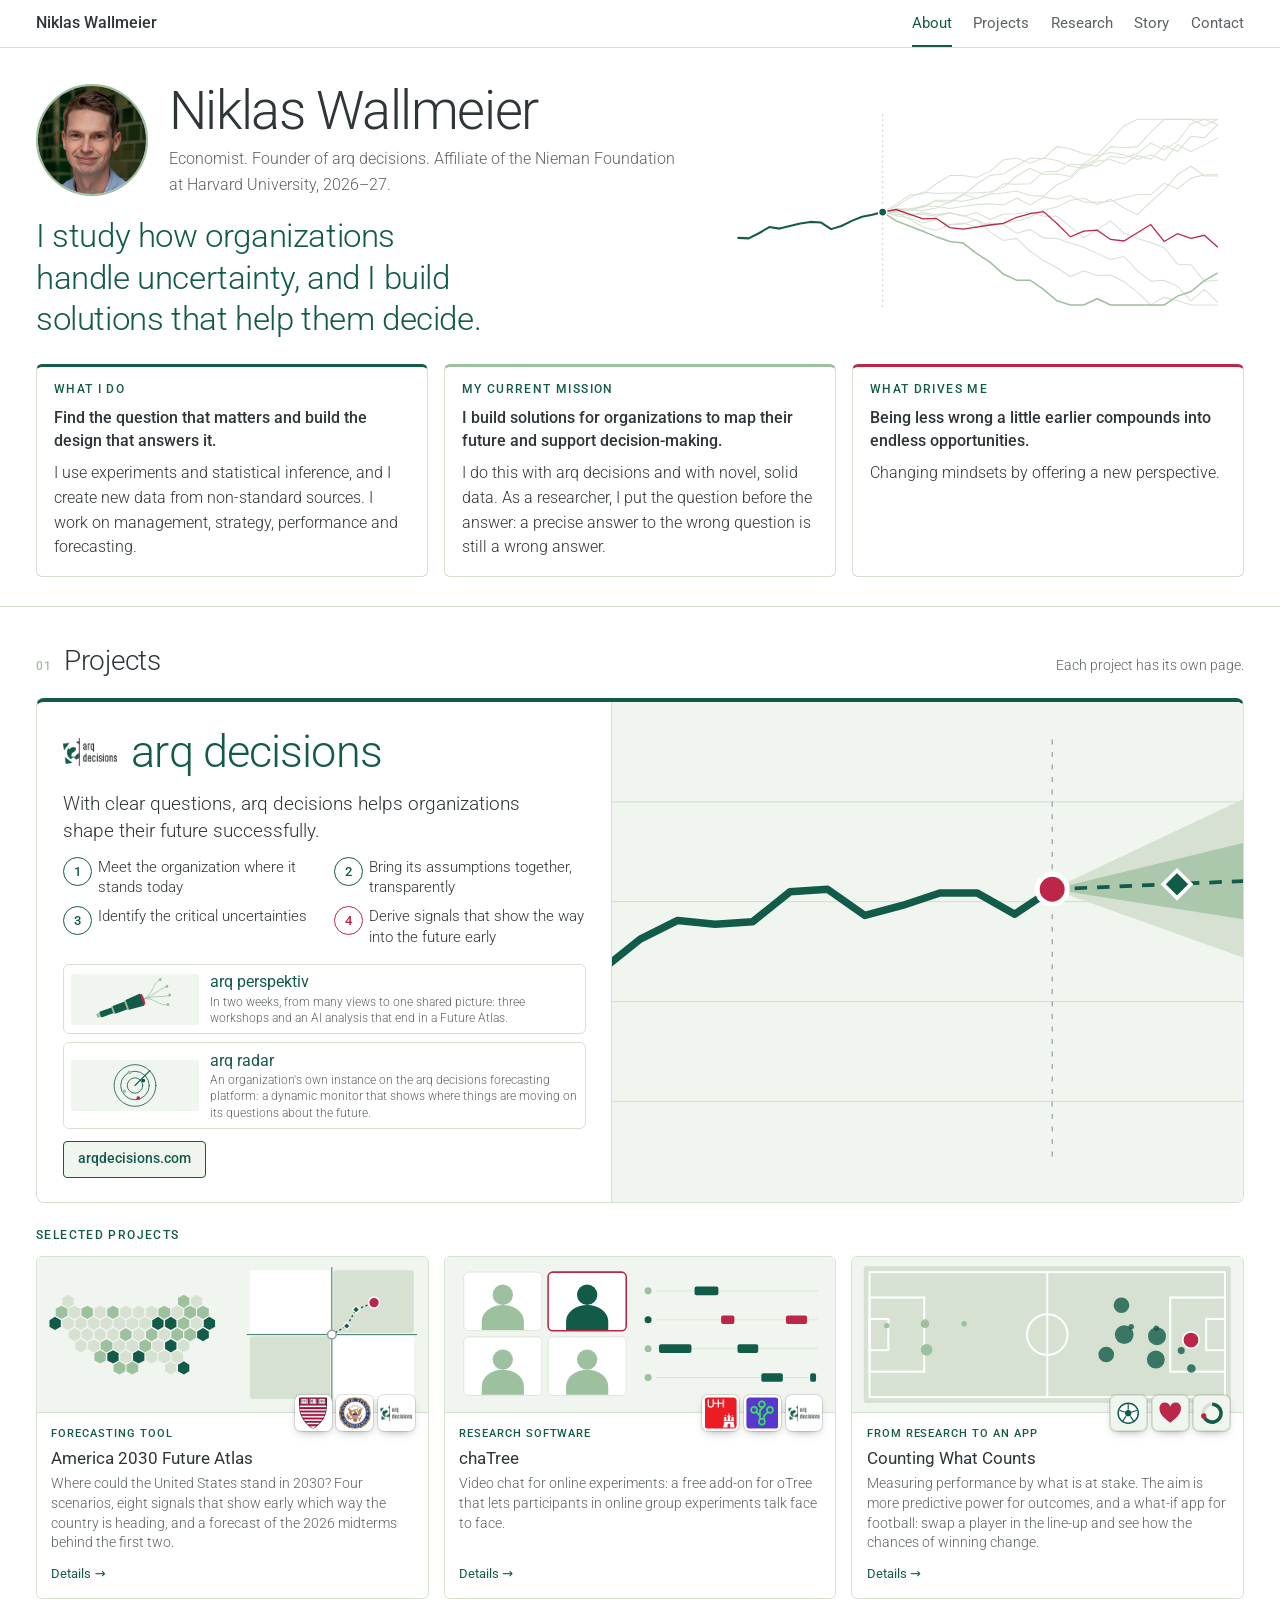
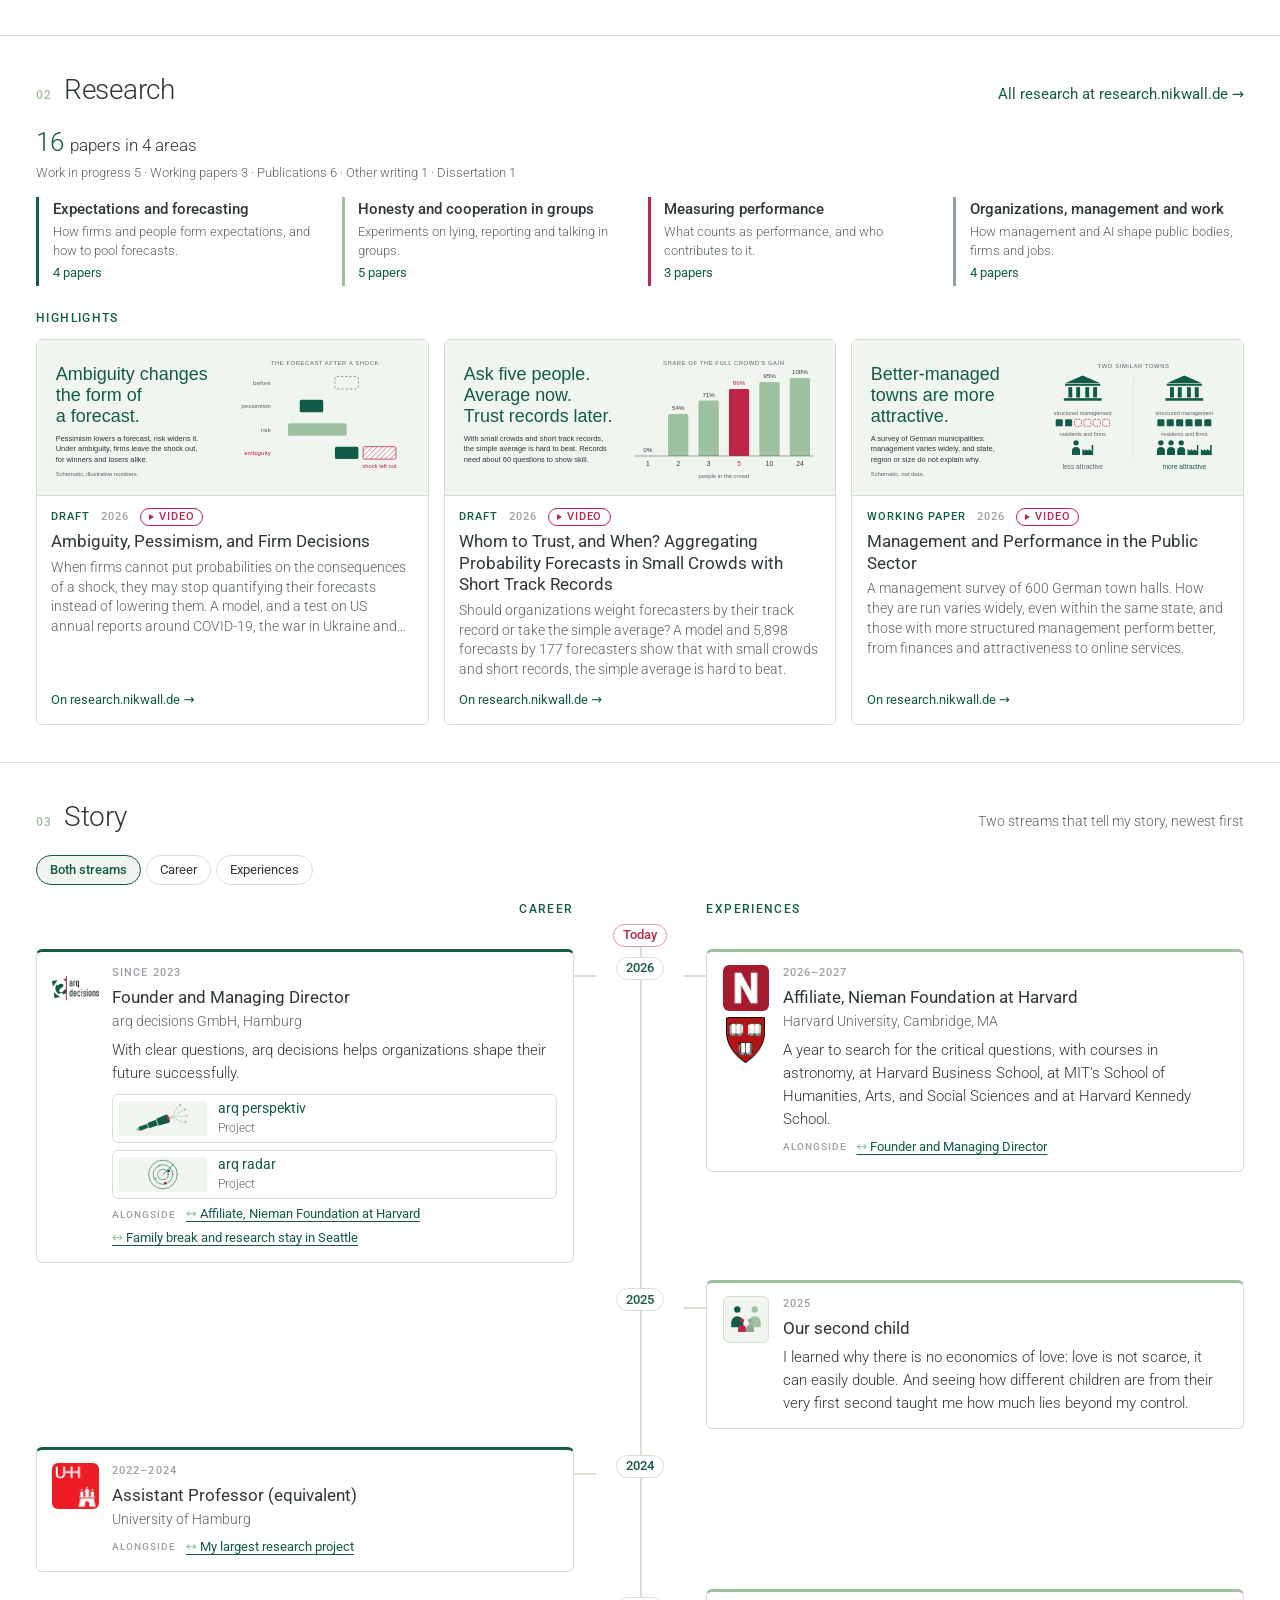
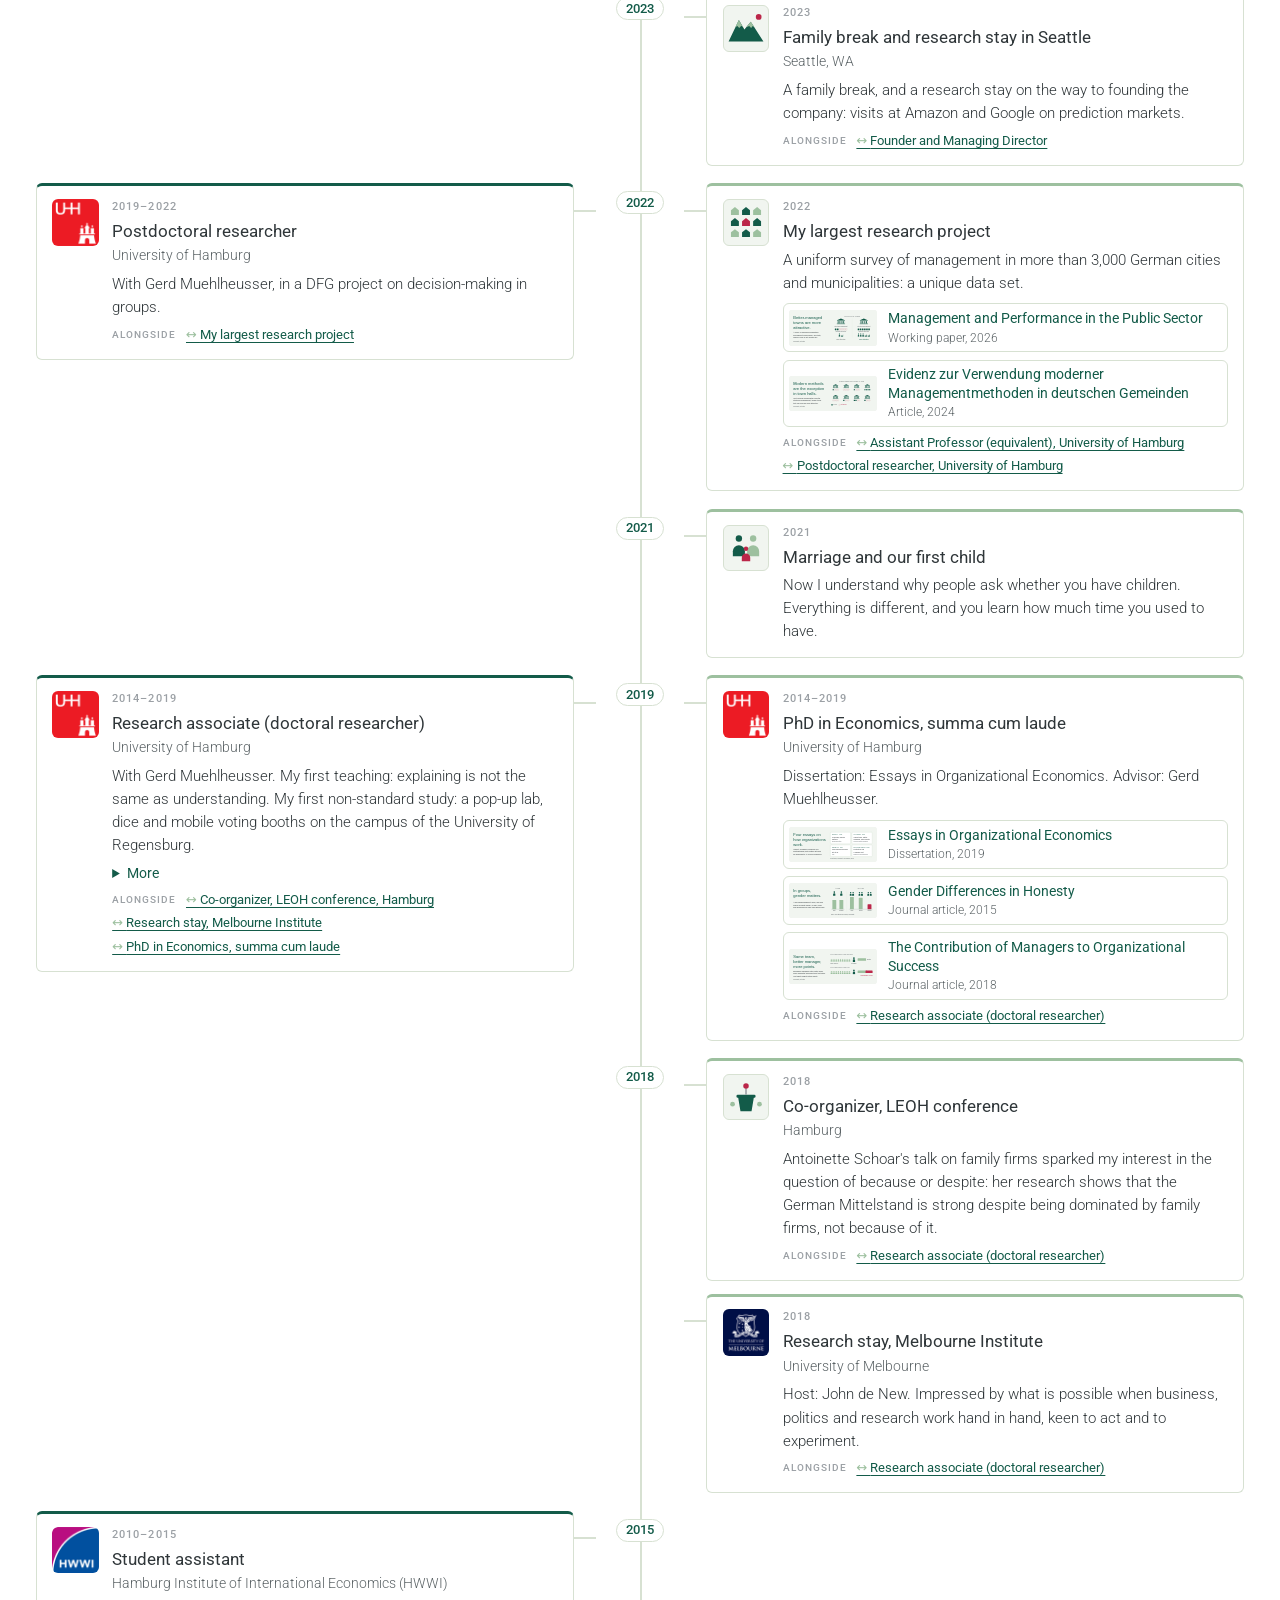
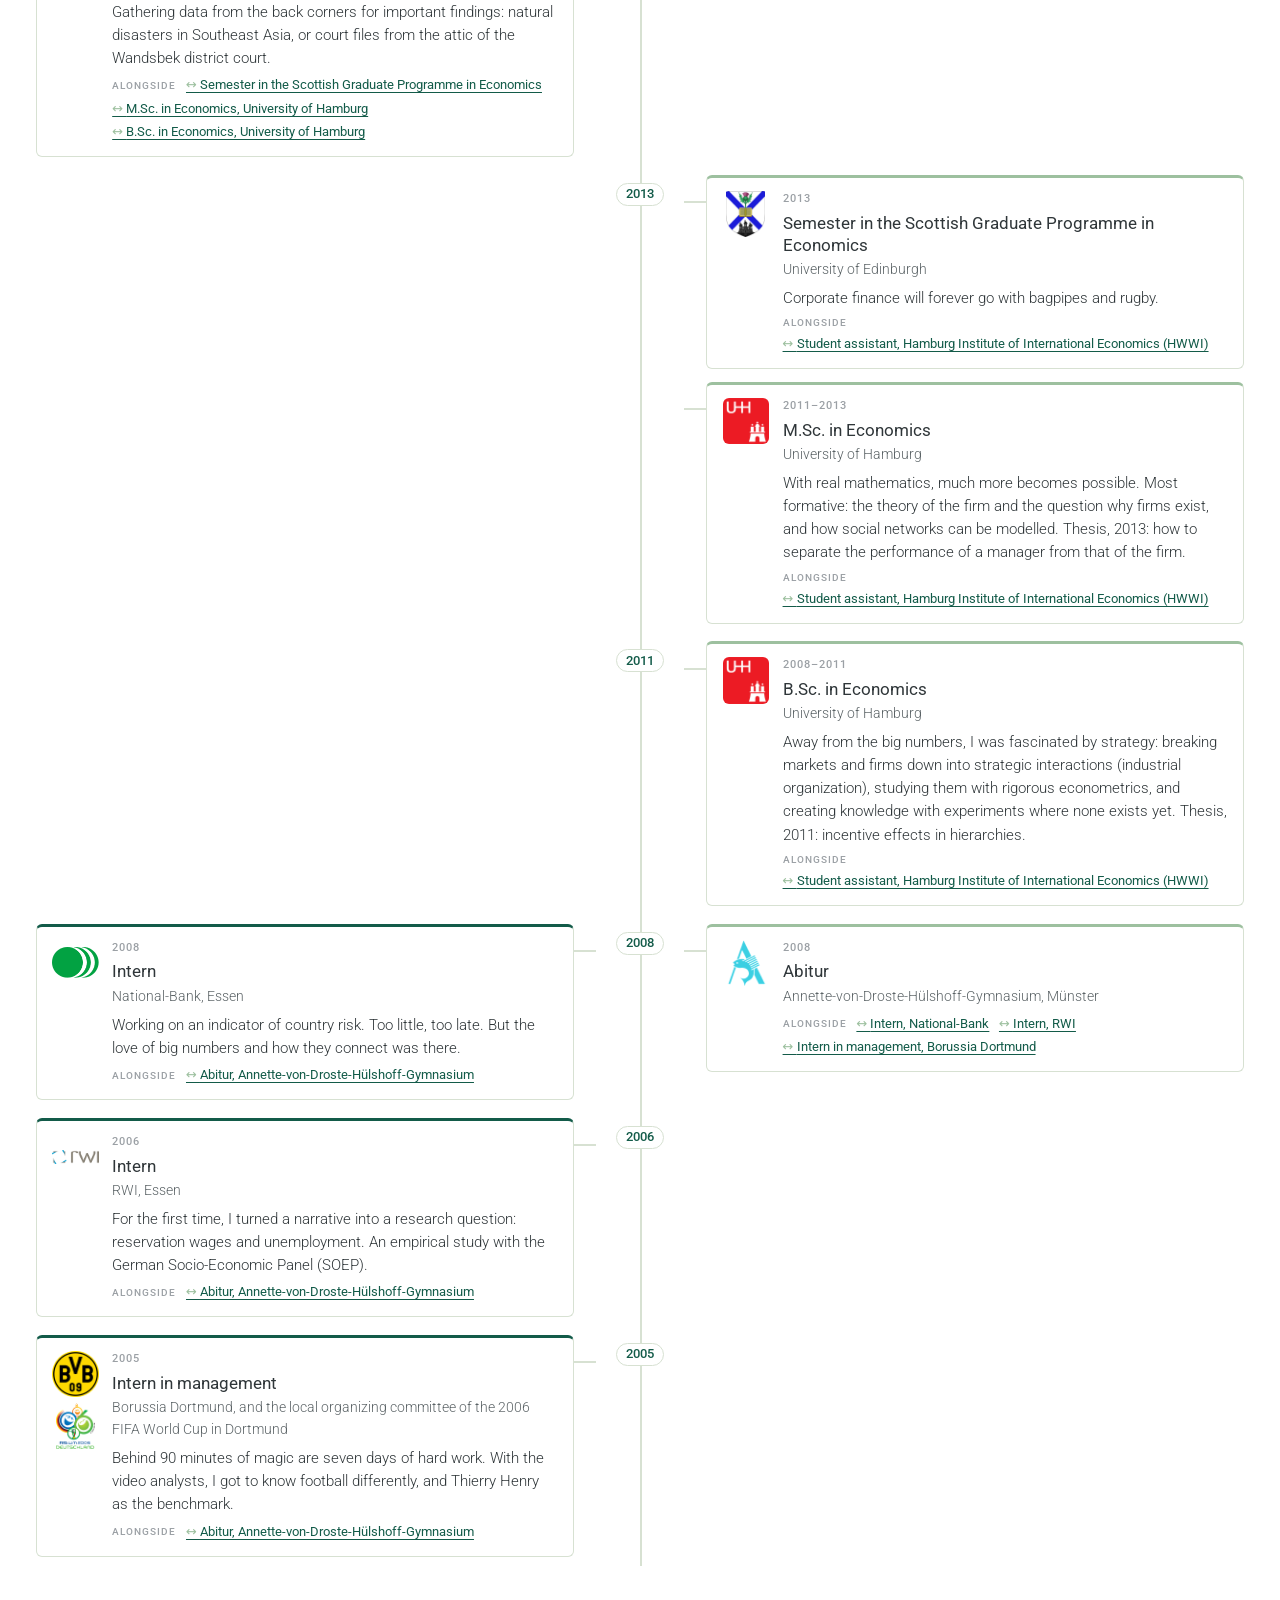
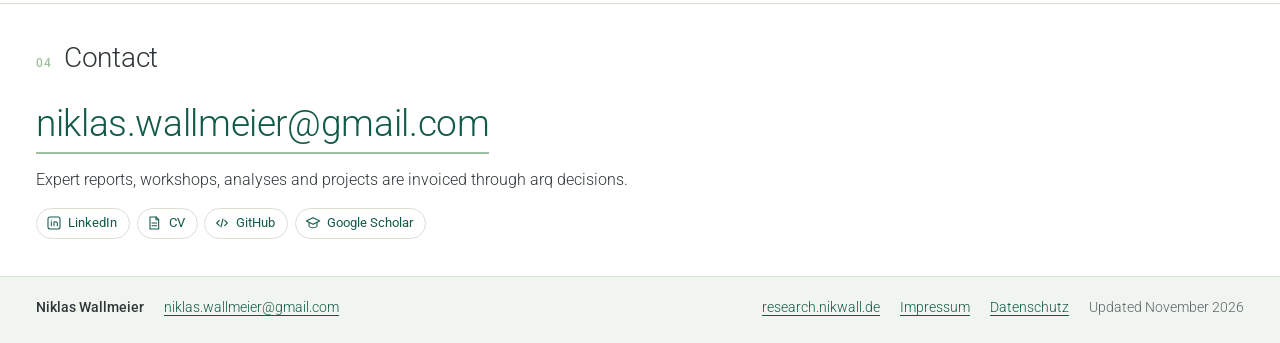
==== index.html @ ec1cc860 "nikwall.de: marks on the project cards (final build of website-source 439b04b) Co-Authored-By: Claud" ====
<!doctype html>
<html lang="en">
<head>
<meta charset="utf-8">
<meta name="viewport" content="width=device-width, initial-scale=1">
<title>Niklas Wallmeier · Economist</title>
<meta name="description" content="Niklas Wallmeier, economist and founder of arq decisions: projects, research and story.">
<link rel="canonical" href="https://nikwall.de/">
<meta property="og:title" content="Niklas Wallmeier · Economist">
<meta property="og:description" content="Niklas Wallmeier, economist and founder of arq decisions: projects, research and story.">
<meta property="og:url" content="https://nikwall.de/">
<meta property="og:type" content="website">
<link rel="icon" href="data:image/svg+xml,%3Csvg xmlns='http://www.w3.org/2000/svg' viewBox='0 0 64 64'%3E%3Crect width='64' height='64' rx='10' fill='%23135b49'/%3E%3Ccircle cx='22' cy='32' r='7' fill='%239dc09f'/%3E%3Ccircle cx='42' cy='32' r='7' fill='%23bb2649'/%3E%3C/svg%3E">
<link rel="stylesheet" href="fonts/fonts.css">
<link rel="stylesheet" href="style.css">
<script type="application/ld+json">{"@context": "https://schema.org", "@type": "Person", "name": "Niklas Wallmeier", "jobTitle": "Economist", "url": "https://nikwall.de/", "email": "mailto:niklas.wallmeier@gmail.com", "worksFor": {"@type": "Organization", "name": "arq decisions"}, "affiliation": {"@type": "Organization", "name": "Nieman Foundation at Harvard University"}, "alumniOf": {"@type": "CollegeOrUniversity", "name": "University of Hamburg"}, "sameAs": ["https://scholar.google.com/citations?user=21rIIOwAAAAJ", "https://orcid.org/0000-0002-2346-1702", "https://ideas.repec.org/f/pwa904.html", "https://github.com/nikwall", "https://www.linkedin.com/in/niklas-wallmeier", "https://research.nikwall.de/"]}</script>
</head>
<body>
<header class="bar"><div class="bar-in">
  <a class="brand" href="./">Niklas Wallmeier</a>
  <nav aria-label="Sections"><a href="#about">About</a><a href="#projects">Projects</a><a href="#research">Research</a><a href="#story">Story</a><a href="#contact">Contact</a></nav>
</div></header>
<section class="hero" id="about"><div class="hero-in">
  <div class="hero-top">
    <div class="hero-text">
      <div class="who"><img class="portrait" src="portrait-web.jpg" alt="Niklas Wallmeier" width="112" height="112"><div><h1>Niklas Wallmeier</h1><p class="subline">Economist. Founder of arq decisions. Affiliate of the Nieman Foundation at Harvard University, 2026–27.</p></div></div>
      <p class="lead">I study how organizations handle uncertainty, and I build solutions that help them decide.</p>
      
    </div>
    <svg class="hero-art" viewBox="0 0 1000 400" preserveAspectRatio="xMidYMid meet" aria-hidden="true"><line x1="300" x2="300" y1="10" y2="390" stroke="#9ba0a5" stroke-dasharray="4 6"/><polyline points="300,200 326,201 352,214 378,229 404,235 430,224 456,221 482,229 508,221 534,224 560,241 586,234 612,250 638,251 664,260 690,268 716,280 742,292 768,286 794,314 820,334 846,332 872,344 898,372 924,350 950,375" fill="none" stroke="#d7e1d2" stroke-width="2"/><polyline points="300,200 326,207 352,211 378,221 404,215 430,225 456,223 482,215 508,238 534,255 560,251 586,276 612,294 638,308 664,325 690,314 716,323 742,322 768,335 794,355 820,380 846,365 872,372 898,380 924,380 950,380" fill="none" stroke="#d7e1d2" stroke-width="2"/><polyline points="300,200 326,198 352,207 378,201 404,205 430,201 456,208 482,201 508,214 534,204 560,203 586,200 612,208 638,208 664,228 690,250 716,234 742,217 768,241 794,251 820,259 846,269 872,301 898,302 924,334 950,332" fill="none" stroke="#d7e1d2" stroke-width="2"/><polyline points="300,200 326,200 352,196 378,187 404,189 430,193 456,189 482,185 508,184 534,186 560,173 586,186 612,171 638,175 664,168 690,181 716,181 742,179 768,172 794,166 820,166 846,144 872,155 898,134 924,128 950,127" fill="none" stroke="#d7e1d2" stroke-width="2"/><polyline points="300,200 326,185 352,167 378,165 404,145 430,129 456,129 482,133 508,121 534,99 560,95 586,105 612,95 638,100 664,111 690,115 716,101 742,98 768,107 794,90 820,98 846,71 872,82 898,53 924,56 950,30" fill="none" stroke="#d7e1d2" stroke-width="2"/><polyline points="300,200 326,189 352,172 378,161 404,164 430,163 456,163 482,163 508,161 534,152 560,130 586,115 612,127 638,126 664,131 690,106 716,88 742,62 768,33 794,20 820,20 846,20 872,20 898,20 924,20 950,20" fill="none" stroke="#d7e1d2" stroke-width="2"/><polyline points="300,200 326,194 352,193 378,191 404,177 430,177 456,179 482,173 508,165 534,145 560,146 586,145 612,122 638,121 664,107 690,108 716,111 742,92 768,95 794,86 820,66 846,79 872,63 898,29 924,20 950,30" fill="none" stroke="#d7e1d2" stroke-width="2"/><polyline points="300,200 326,205 352,204 378,204 404,208 430,202 456,207 482,216 508,226 534,222 560,217 586,210 612,196 638,190 664,177 690,173 716,185 742,175 768,192 794,205 820,180 846,157 872,127 898,111 924,130 950,130" fill="none" stroke="#d7e1d2" stroke-width="2"/><polyline points="300,200 326,195 352,198 378,189 404,178 430,182 456,167 482,146 508,129 534,126 560,110 586,95 612,96 638,73 664,77 690,87 716,91 742,84 768,89 794,98 820,89 846,100 872,69 898,83 924,70 950,56" fill="none" stroke="#d7e1d2" stroke-width="2"/><polyline points="300,200 326,194 352,196 378,197 404,192 430,180 456,165 482,174 508,165 534,163 560,159 586,168 612,169 638,147 664,135 690,110 716,97 742,73 768,75 794,73 820,45 846,20 872,20 898,20 924,33 950,20" fill="none" stroke="#d7e1d2" stroke-width="2"/><polyline points="300,200 326,217 352,227 378,237 404,248 430,257 456,260 482,280 508,297 534,320 560,332 586,332 612,350 638,372 664,380 690,380 716,368 742,380 768,380 794,380 820,380 846,380 872,363 898,354 924,333 950,318" fill="none" stroke="#9dc09f" stroke-width="3"/><polyline points="300,200 326,195 352,204 378,213 404,212 430,230 456,233 482,229 508,225 534,222 560,210 586,203 612,199 638,222 664,248 690,237 716,235 742,253 768,256 794,240 820,224 846,257 872,242 898,251 924,245 950,268" fill="none" stroke="#bb2649" stroke-width="2.5"/><polyline points="20,250 40,251 60,241 80,229 100,232 120,227 140,222 160,219 180,220 200,233 220,227 240,217 260,209 280,205 300,200" fill="none" stroke="#135b49" stroke-width="4" stroke-linejoin="round" stroke-linecap="round"/><circle cx="300" cy="200" r="8" fill="#135b49" stroke="#ffffff" stroke-width="3"/></svg>
  </div>
  <div class="tiles"><div class="tile"><h2>What I do</h2><p class="tile-lead">Find the question that matters and build the design that answers it.</p><p>I use experiments and statistical inference, and I create new data from non-standard sources. I work on management, strategy, performance and forecasting.</p></div><div class="tile"><h2>My current mission</h2><p class="tile-lead">I build solutions for organizations to map their future and support decision-making.</p><p>I do this with arq decisions and with novel, solid data. As a researcher, I put the question before the answer: a precise answer to the wrong question is still a wrong answer.</p></div><div class="tile"><h2>What drives me</h2><p class="tile-lead">Being less wrong a little earlier compounds into endless opportunities.</p><p>Changing mindsets by offering a new perspective.</p></div></div>
</div></section>
<main>
<section class="sec" id="projects"><div class="wrap">
  <div class="sec-head"><h2><span class="no">01</span>Projects</h2><p class="side">Each project has its own page.</p></div>
  <article class="arq">
  <div class="arq-text">
    <div class="arq-name"><img class="logo" src="media/logos/arq.png" alt="arq decisions" title="arq decisions"><h3>arq decisions</h3></div>
    <p class="arq-lead">With clear questions, arq decisions helps organizations shape their future successfully.</p>
    <ol class="arq-steps"><li>Meet the organization where it stands today</li><li>Bring its assumptions together, transparently</li><li>Identify the critical uncertainties</li><li>Derive signals that show the way into the future early</li></ol>
    <ul class="arq-products"><li><a class="mini" href="projects/arq-perspektiv/"><span class="mini-vis"><img class="cover" src="media/arq-perspektiv/symbol.svg" alt="The arq perspektiv symbol: a hand telescope whose sight lines meet in the lens"></span><span class="mini-t"><b>arq perspektiv</b><small>In two weeks, from many views to one shared picture: three workshops and an AI analysis that end in a Future Atlas.</small></span></a></li><li><a class="mini" href="projects/arq-radar/"><span class="mini-vis"><img class="cover" src="media/arq-radar/symbol.svg" alt="The arq radar symbol: three rings, a sweep and the signals it picks up"></span><span class="mini-t"><b>arq radar</b><small>An organization&#x27;s own instance on the arq decisions forecasting platform: a dynamic monitor that shows where things are moving on its questions about the future.</small></span></a></li></ul>
    <a class="btn primary" href="https://arqdecisions.com">arqdecisions.com</a>
  </div>
  <div class="arq-vis"><svg class="cover" viewBox="0 0 1000 400" preserveAspectRatio="xMidYMid slice" aria-hidden="true"><rect width="1000" height="400" fill="#f1f5f0"/><line x1="0" x2="1000" y1="80" y2="80" stroke="#d7e1d2"/><line x1="0" x2="1000" y1="160" y2="160" stroke="#d7e1d2"/><line x1="0" x2="1000" y1="240" y2="240" stroke="#d7e1d2"/><line x1="0" x2="1000" y1="320" y2="320" stroke="#d7e1d2"/><polygon points="600,150 950,-15 950,275" fill="#d7e1d2"/><polygon points="600,150 950,65 950,205" fill="#9dc09f" opacity="0.75"/><line x1="600" y1="150" x2="950" y2="135" stroke="#135b49" stroke-width="3" stroke-dasharray="10 8"/><line x1="600" x2="600" y1="30" y2="370" stroke="#9ba0a5" stroke-dasharray="4 6"/><polyline points="60,250 90,252 120,241 150,255 180,239 210,240 240,214 270,190 300,175 330,178 360,176 390,152 420,150 450,171 480,163 510,153 540,153 570,170 600,150" fill="none" stroke="#135b49" stroke-width="6" stroke-linejoin="round" stroke-linecap="round"/><path d="M700 135 L711 146 L700 157 L689 146 Z" fill="#135b49" stroke="#ffffff" stroke-width="3"/><path d="M790 131 L801 142 L790 153 L779 142 Z" fill="#135b49" stroke="#ffffff" stroke-width="3"/><path d="M880 127 L891 138 L880 149 L869 138 Z" fill="#135b49" stroke="#ffffff" stroke-width="3"/><circle cx="600" cy="150" r="12" fill="#bb2649" stroke="#ffffff" stroke-width="4"/></svg></div>
</article>
  <h3 class="sub">Selected projects</h3>
  <ol class="cards three">
<li class="card">
  <a href="projects/america-2030-future-atlas/">
    <div class="card-vis"><svg class="cover" viewBox="0 0 1000 400" preserveAspectRatio="xMidYMid slice" aria-hidden="true"><rect width="1000" height="400" fill="#f1f5f0"/><polygon points="94,123 79,132 65,123 65,106 79,98 94,106" fill="#d7e1d2"/><polygon points="390,123 376,132 361,123 361,106 376,98 390,106" fill="#9dc09f"/><polygon points="423,123 408,132 394,123 394,106 408,98 423,106" fill="#d7e1d2"/><polygon points="78,152 63,160 48,152 48,134 63,126 78,134" fill="#9dc09f"/><polygon points="111,152 96,160 81,152 81,134 96,126 111,134" fill="#d7e1d2"/><polygon points="143,152 129,160 114,152 114,134 129,126 143,134" fill="#9dc09f"/><polygon points="176,152 162,160 147,152 147,134 162,126 176,134" fill="#d7e1d2"/><polygon points="209,152 195,160 180,152 180,134 195,126 209,134" fill="#9dc09f"/><polygon points="242,152 227,160 213,152 213,134 227,126 242,134" fill="#d7e1d2"/><polygon points="275,152 260,160 246,152 246,134 260,126 275,134" fill="#d7e1d2"/><polygon points="308,152 293,160 279,152 279,134 293,126 308,134" fill="#d7e1d2"/><polygon points="341,152 326,160 311,152 311,134 326,126 341,134" fill="#9dc09f"/><polygon points="374,152 359,160 344,152 344,134 359,126 374,134" fill="#d7e1d2"/><polygon points="407,152 392,160 377,152 377,134 392,126 407,134" fill="#9dc09f"/><polygon points="440,152 425,160 410,152 410,134 425,126 440,134" fill="#9dc09f"/><polygon points="61,180 46,188 32,180 32,163 46,154 61,163" fill="#135b49"/><polygon points="94,180 79,188 65,180 65,163 79,154 94,163" fill="#d7e1d2"/><polygon points="127,180 112,188 98,180 98,163 112,154 127,163" fill="#d7e1d2"/><polygon points="160,180 145,188 130,180 130,163 145,154 160,163" fill="#d7e1d2"/><polygon points="193,180 178,188 163,180 163,163 178,154 193,163" fill="#d7e1d2"/><polygon points="226,180 211,188 196,180 196,163 211,154 226,163" fill="#d7e1d2"/><polygon points="259,180 244,188 229,180 229,163 244,154 259,163" fill="#d7e1d2"/><polygon points="292,180 277,188 262,180 262,163 277,154 292,163" fill="#d7e1d2"/><polygon points="324,180 310,188 295,180 295,163 310,154 324,163" fill="#135b49"/><polygon points="357,180 343,188 328,180 328,163 343,154 357,163" fill="#135b49"/><polygon points="390,180 376,188 361,180 361,163 376,154 390,163" fill="#9dc09f"/><polygon points="423,180 408,188 394,180 394,163 408,154 423,163" fill="#d7e1d2"/><polygon points="456,180 441,188 427,180 427,163 441,154 456,163" fill="#135b49"/><polygon points="111,208 96,217 81,208 81,192 96,183 111,192" fill="#d7e1d2"/><polygon points="143,208 129,217 114,208 114,192 129,183 143,192" fill="#d7e1d2"/><polygon points="176,208 162,217 147,208 147,192 162,183 176,192" fill="#d7e1d2"/><polygon points="209,208 195,217 180,208 180,192 195,183 209,192" fill="#d7e1d2"/><polygon points="242,208 227,217 213,208 213,192 227,183 242,192" fill="#9dc09f"/><polygon points="275,208 260,217 246,208 246,192 260,183 275,192" fill="#d7e1d2"/><polygon points="308,208 293,217 279,208 279,192 293,183 308,192" fill="#9dc09f"/><polygon points="341,208 326,217 311,208 311,192 326,183 341,192" fill="#d7e1d2"/><polygon points="374,208 359,217 344,208 344,192 359,183 374,192" fill="#9dc09f"/><polygon points="407,208 392,217 377,208 377,192 392,183 407,192" fill="#9dc09f"/><polygon points="440,208 425,217 410,208 410,192 425,183 440,192" fill="#135b49"/><polygon points="127,237 112,246 98,237 98,220 112,212 127,220" fill="#d7e1d2"/><polygon points="160,237 145,246 130,237 130,220 145,212 160,220" fill="#d7e1d2"/><polygon points="193,237 178,246 163,237 163,220 178,212 193,220" fill="#9dc09f"/><polygon points="226,237 211,246 196,237 196,220 211,212 226,220" fill="#d7e1d2"/><polygon points="259,237 244,246 229,237 229,220 244,212 259,220" fill="#d7e1d2"/><polygon points="292,237 277,246 262,237 262,220 277,212 292,220" fill="#9dc09f"/><polygon points="324,237 310,246 295,237 295,220 310,212 324,220" fill="#d7e1d2"/><polygon points="357,237 343,246 328,237 328,220 343,212 357,220" fill="#135b49"/><polygon points="390,237 376,246 361,237 361,220 376,212 390,220" fill="#d7e1d2"/><polygon points="176,266 162,274 147,266 147,248 162,240 176,248" fill="#9dc09f"/><polygon points="209,266 195,274 180,266 180,248 195,240 209,248" fill="#135b49"/><polygon points="242,266 227,274 213,266 213,248 227,240 242,248" fill="#d7e1d2"/><polygon points="275,266 260,274 246,266 246,248 260,240 275,248" fill="#135b49"/><polygon points="308,266 293,274 279,266 279,248 293,240 308,248" fill="#d7e1d2"/><polygon points="341,266 326,274 311,266 311,248 326,240 341,248" fill="#d7e1d2"/><polygon points="374,266 359,274 344,266 344,248 359,240 374,248" fill="#d7e1d2"/><polygon points="226,294 211,302 196,294 196,277 211,268 226,277" fill="#9dc09f"/><polygon points="259,294 244,302 229,294 229,277 244,268 259,277" fill="#9dc09f"/><polygon points="357,294 343,302 328,294 328,277 343,268 357,277" fill="#d7e1d2"/><polygon points="390,294 376,302 361,294 361,277 376,268 390,277" fill="#135b49"/><rect x="545" y="35" width="206" height="161" rx="8" fill="#ffffff"/><rect x="759" y="35" width="206" height="161" rx="8" fill="#d7e1d2"/><rect x="545" y="204" width="206" height="161" rx="8" fill="#d7e1d2"/><rect x="759" y="204" width="206" height="161" rx="8" fill="#ffffff"/><line x1="537" y1="200" x2="973" y2="200" stroke="#135b49" stroke-width="2"/><line x1="755" y1="27" x2="755" y2="373" stroke="#135b49" stroke-width="2"/><polyline points="755,200 793,178 817,136 863,118" fill="none" stroke="#135b49" stroke-width="4" stroke-dasharray="2 10" stroke-linecap="round"/><path d="M793 169 L802 178 L793 187 L784 178 Z" fill="#135b49" stroke="#ffffff" stroke-width="3"/><path d="M817 127 L826 136 L817 145 L808 136 Z" fill="#135b49" stroke="#ffffff" stroke-width="3"/><circle cx="755" cy="200" r="11" fill="#ffffff" stroke="#9ba0a5" stroke-width="4"/><circle cx="863" cy="118" r="14" fill="#bb2649" stroke="#ffffff" stroke-width="4"/></svg></div>
    <div class="card-body has-marks">
      <span class="pmarks"><img class="logo" src="media/logos/hks.png" alt="Harvard Kennedy School" title="Harvard Kennedy School"><img class="logo" src="media/logos/congress.png" alt="US Congress" title="US Congress"><img class="logo" src="media/logos/arq.png" alt="arq decisions" title="arq decisions"></span>
      <p class="kicker"><span>Forecasting tool</span></p>
      <h3>America 2030 Future Atlas</h3>
      <p class="sum">Where could the United States stand in 2030? Four scenarios, eight signals that show early which way the country is heading, and a forecast of the 2026 midterms behind the first two.</p>
      <span class="go">Details</span>
    </div>
  </a>
</li>
<li class="card">
  <a href="projects/chatree/">
    <div class="card-vis"><svg class="cover" viewBox="0 0 1000 400" preserveAspectRatio="xMidYMid slice" aria-hidden="true"><rect width="1000" height="400" fill="#f1f5f0"/><rect x="48" y="40" width="200" height="150" rx="12" fill="#ffffff" stroke="#d7e1d2" stroke-width="2"/><circle cx="148" cy="98" r="26" fill="#9dc09f"/><path d="M94 188 v-22 a54 42 0 0 1 108 0 v22 z" fill="#9dc09f"/><rect x="264" y="40" width="200" height="150" rx="12" fill="#ffffff" stroke="#bb2649" stroke-width="4"/><circle cx="364" cy="98" r="26" fill="#135b49"/><path d="M310 188 v-22 a54 42 0 0 1 108 0 v22 z" fill="#135b49"/><rect x="48" y="206" width="200" height="150" rx="12" fill="#ffffff" stroke="#d7e1d2" stroke-width="2"/><circle cx="148" cy="264" r="26" fill="#9dc09f"/><path d="M94 354 v-22 a54 42 0 0 1 108 0 v22 z" fill="#9dc09f"/><rect x="264" y="206" width="200" height="150" rx="12" fill="#ffffff" stroke="#d7e1d2" stroke-width="2"/><circle cx="364" cy="264" r="26" fill="#9dc09f"/><path d="M310 354 v-22 a54 42 0 0 1 108 0 v22 z" fill="#9dc09f"/><line x1="540" x2="955" y1="88" y2="88" stroke="#d7e1d2" stroke-width="2"/><circle cx="520" cy="88" r="9" fill="#9dc09f"/><line x1="540" x2="955" y1="162" y2="162" stroke="#d7e1d2" stroke-width="2"/><circle cx="520" cy="162" r="9" fill="#135b49"/><line x1="540" x2="955" y1="236" y2="236" stroke="#d7e1d2" stroke-width="2"/><circle cx="520" cy="236" r="9" fill="#9dc09f"/><line x1="540" x2="955" y1="310" y2="310" stroke="#d7e1d2" stroke-width="2"/><circle cx="520" cy="310" r="9" fill="#9dc09f"/><rect x="548" y="225" width="83" height="22" rx="5" fill="#135b49"/><rect x="639" y="77" width="61" height="22" rx="5" fill="#135b49"/><rect x="707" y="151" width="34" height="22" rx="5" fill="#bb2649"/><rect x="749" y="225" width="53" height="22" rx="5" fill="#135b49"/><rect x="810" y="299" width="55" height="22" rx="5" fill="#135b49"/><rect x="873" y="151" width="54" height="22" rx="5" fill="#bb2649"/><rect x="935" y="299" width="15" height="22" rx="5" fill="#135b49"/></svg></div>
    <div class="card-body has-marks">
      <span class="pmarks"><img class="logo" src="media/logos/uhh.png" alt="University of Hamburg" title="University of Hamburg"><img class="logo" src="media/logos/otree.png" alt="oTree" title="oTree"><img class="logo" src="media/logos/arq.png" alt="arq decisions" title="arq decisions"></span>
      <p class="kicker"><span>Research software</span></p>
      <h3>chaTree</h3>
      <p class="sum">Video chat for online experiments: a free add-on for oTree that lets participants in online group experiments talk face to face.</p>
      <span class="go">Details</span>
    </div>
  </a>
</li>
<li class="card">
  <a href="projects/counting-what-counts/">
    <div class="card-vis"><svg class="cover" viewBox="0 0 1000 400" preserveAspectRatio="xMidYMid slice" aria-hidden="true"><rect width="1000" height="400" fill="#f1f5f0"/><rect x="30" y="25" width="940" height="350" rx="6" fill="#d7e1d2"/><rect x="45" y="40" width="910" height="320" stroke="#ffffff" stroke-width="5" fill="none"/><line x1="500" y1="40" x2="500" y2="360" stroke="#ffffff" stroke-width="5" fill="none"/><circle cx="500" cy="200" r="52" stroke="#ffffff" stroke-width="5" fill="none"/><rect x="45" y="105" width="140" height="190" stroke="#ffffff" stroke-width="5" fill="none"/><rect x="815" y="105" width="140" height="190" stroke="#ffffff" stroke-width="5" fill="none"/><rect x="45" y="160" width="48" height="80" stroke="#ffffff" stroke-width="5" fill="none"/><rect x="907" y="160" width="48" height="80" stroke="#ffffff" stroke-width="5" fill="none"/><circle cx="779" cy="184" r="7" fill="#135b49" opacity="0.8"/><circle cx="781" cy="204" r="23" fill="#135b49" opacity="0.8"/><circle cx="778" cy="264" r="23" fill="#135b49" opacity="0.8"/><circle cx="651" cy="251" r="20" fill="#135b49" opacity="0.8"/><circle cx="715" cy="180" r="7" fill="#135b49" opacity="0.8"/><circle cx="690" cy="125" r="20" fill="#135b49" opacity="0.8"/><circle cx="869" cy="287" r="11" fill="#135b49" opacity="0.8"/><circle cx="843" cy="241" r="9" fill="#135b49" opacity="0.8"/><circle cx="697" cy="200" r="24" fill="#135b49" opacity="0.8"/><circle cx="191" cy="239" r="15" fill="#9dc09f"/><circle cx="287" cy="172" r="7" fill="#9dc09f"/><circle cx="89" cy="177" r="7" fill="#9dc09f"/><circle cx="187" cy="172" r="11" fill="#9dc09f"/><circle cx="868" cy="214" r="21" fill="#bb2649" stroke="#ffffff" stroke-width="4"/></svg></div>
    <div class="card-body has-marks">
      <span class="pmarks"><span class="logo icon" role="img" aria-label="Football" title="Football"><svg viewBox="0 0 48 48" aria-hidden="true"><circle cx="24" cy="24" r="17" fill="#ffffff" stroke="#135b49" stroke-width="2.5"/><path d="M24 17.5 L30.2 22 L27.8 29.3 H20.2 L17.8 22 Z" fill="#135b49"/><path d="M24 17.5 V8 M30.2 22 L39 19 M27.8 29.3 L33 37 M20.2 29.3 L15 37 M17.8 22 L9 19" stroke="#135b49" stroke-width="2"/></svg></span><span class="logo icon" role="img" aria-label="Private project" title="Private project"><svg viewBox="0 0 48 48" aria-hidden="true"><path d="M24 40 C10 30 6 23 6 17 A8.5 8.5 0 0 1 24 13 A8.5 8.5 0 0 1 42 17 C42 23 38 30 24 40 Z" fill="#bb2649"/></svg></span><span class="logo icon" role="img" aria-label="Work in progress" title="Work in progress"><svg viewBox="0 0 48 48" aria-hidden="true"><circle cx="24" cy="24" r="15" fill="none" stroke="#d7e1d2" stroke-width="6"/><path d="M24 9 A15 15 0 1 1 9.7 28.6" fill="none" stroke="#135b49" stroke-width="6"/><circle cx="9.7" cy="28.6" r="4.5" fill="#bb2649"/></svg></span></span>
      <p class="kicker"><span>From research to an app</span></p>
      <h3>Counting What Counts</h3>
      <p class="sum">Measuring performance by what is at stake. The aim is more predictive power for outcomes, and a what-if app for football: swap a player in the line-up and see how the chances of winning change.</p>
      <span class="go">Details</span>
    </div>
  </a>
</li>
  </ol>
</div></section>
<section class="sec" id="research"><div class="wrap">
  <div class="sec-head"><h2><span class="no">02</span>Research</h2><a class="more" href="https://research.nikwall.de/">All research at research.nikwall.de</a></div>
  <p class="stats"><b>16</b> papers in 4 areas <span>Work in progress 5 · Working papers 3 · Publications 6 · Other writing 1 · Dissertation 1</span></p>
  <ul class="topics"><li><a href="https://research.nikwall.de/#topic-forecasting"><b>Expectations and forecasting</b><span>How firms and people form expectations, and how to pool forecasts.</span><span class="n">4 papers</span></a></li><li><a href="https://research.nikwall.de/#topic-groups"><b>Honesty and cooperation in groups</b><span>Experiments on lying, reporting and talking in groups.</span><span class="n">5 papers</span></a></li><li><a href="https://research.nikwall.de/#topic-measurement"><b>Measuring performance</b><span>What counts as performance, and who contributes to it.</span><span class="n">3 papers</span></a></li><li><a href="https://research.nikwall.de/#topic-organizations"><b>Organizations, management and work</b><span>How management and AI shape public bodies, firms and jobs.</span><span class="n">4 papers</span></a></li></ul>
  <h3 class="sub">Highlights</h3>
  <ol class="cards three">
<li class="card">
  <a href="https://research.nikwall.de/papers/ambiguity-firm-forecasts/">
    <div class="card-vis"><img src="media/research/ambiguity-firm-forecasts/visual.svg" alt=""></div>
    <div class="card-body">
      <p class="kicker"><span>Draft</span><span>2026</span><span class="vid"><svg viewBox="0 0 12 12" aria-hidden="true"><path d="M3 1.5v9l7.5-4.5z" fill="currentColor"/></svg>Video</span></p>
      <h3>Ambiguity, Pessimism, and Firm Decisions</h3>
      <p class="sum">When firms cannot put probabilities on the consequences of a shock, they may stop quantifying their forecasts instead of lowering them. A model, and a test on US annual reports around COVID-19, the war in Ukraine and the 2025 tariffs, contrasted with German firms that must publish forecasts by law.</p>
      <span class="go">On research.nikwall.de</span>
    </div>
  </a>
</li>
<li class="card">
  <a href="https://research.nikwall.de/papers/whom-to-trust/">
    <div class="card-vis"><img src="media/research/whom-to-trust/visual.svg" alt=""></div>
    <div class="card-body">
      <p class="kicker"><span>Draft</span><span>2026</span><span class="vid"><svg viewBox="0 0 12 12" aria-hidden="true"><path d="M3 1.5v9l7.5-4.5z" fill="currentColor"/></svg>Video</span></p>
      <h3>Whom to Trust, and When? Aggregating Probability Forecasts in Small Crowds with Short Track Records</h3>
      <p class="sum">Should organizations weight forecasters by their track record or take the simple average? A model and 5,898 forecasts by 177 forecasters show that with small crowds and short records, the simple average is hard to beat.</p>
      <span class="go">On research.nikwall.de</span>
    </div>
  </a>
</li>
<li class="card">
  <a href="https://research.nikwall.de/papers/management-public-sector/">
    <div class="card-vis"><img src="media/research/management-public-sector/visual.svg" alt=""></div>
    <div class="card-body">
      <p class="kicker"><span>Working paper</span><span>2026</span><span class="vid"><svg viewBox="0 0 12 12" aria-hidden="true"><path d="M3 1.5v9l7.5-4.5z" fill="currentColor"/></svg>Video</span></p>
      <h3>Management and Performance in the Public Sector</h3>
      <p class="sum">A management survey of 600 German town halls. How they are run varies widely, even within the same state, and those with more structured management perform better, from finances and attractiveness to online services.</p>
      <span class="go">On research.nikwall.de</span>
    </div>
  </a>
</li>
  </ol>
</div></section>
<section class="sec" id="story"><div class="wrap">
  <div class="sec-head"><h2><span class="no">03</span>Story</h2><p class="side">Two streams that tell my story, newest first</p></div>
  <div class="story" data-show="both">
    <div class="st-filter" role="group" aria-label="Show" hidden><button type="button" data-show="both" aria-pressed="true">Both streams</button><button type="button" data-show="career" aria-pressed="false">Career</button><button type="button" data-show="experience" aria-pressed="false">Experiences</button></div>
    <div class="st-heads"><h3 class="st-head st-career">Career</h3><span class="st-year"></span><h3 class="st-head st-experience">Experiences</h3></div>
    <div class="st-rows">
      <div class="st-row st-now"><div class="st-col st-career"></div><div class="st-year"><span>Today</span></div><div class="st-col st-experience"></div></div>
      <div class="st-row" data-c="1" data-e="1"><div class="st-col st-career"><article class="st-block st-career" id="story-arq" data-g="founding now">
  <div class="st-logos"><img class="logo" src="media/logos/arq.png" alt="arq decisions" title="arq decisions"></div><div class="st-body">
  <p class="st-kicker"><span class="st-tag">Career</span><span>since 2023</span></p>
  <h4>Founder and Managing Director</h4><p class="st-place">arq decisions GmbH, Hamburg</p><p class="st-text">With clear questions, arq decisions helps organizations shape their future successfully.</p><div class="minis"><a class="mini" href="projects/arq-perspektiv/"><span class="mini-vis"><img class="cover" src="media/arq-perspektiv/symbol.svg" alt="The arq perspektiv symbol: a hand telescope whose sight lines meet in the lens"></span><span class="mini-t"><b>arq perspektiv</b><small>Project</small></span></a><a class="mini" href="projects/arq-radar/"><span class="mini-vis"><img class="cover" src="media/arq-radar/symbol.svg" alt="The arq radar symbol: three rings, a sweep and the signals it picks up"></span><span class="mini-t"><b>arq radar</b><small>Project</small></span></a></div><p class="st-links"><span>Alongside</span> <a href="#story-nieman">Affiliate, Nieman Foundation at Harvard</a> <a href="#story-seattle">Family break and research stay in Seattle</a></p>
  </div>
</article></div><div class="st-year"><span>2026</span></div><div class="st-col st-experience"><article class="st-block st-experience" id="story-nieman" data-g="now">
  <div class="st-logos"><img class="logo" src="media/logos/nieman.png" alt="Nieman Foundation at Harvard University" title="Nieman Foundation at Harvard University"><img class="logo" src="media/logos/harvard.png" alt="Harvard University" title="Harvard University"></div><div class="st-body">
  <p class="st-kicker"><span class="st-tag">Experience</span><span>2026–2027</span></p>
  <h4>Affiliate, Nieman Foundation at Harvard</h4><p class="st-place">Harvard University, Cambridge, MA</p><p class="st-text">A year to search for the critical questions, with courses in astronomy, at Harvard Business School, at MIT&#x27;s School of Humanities, Arts, and Social Sciences and at Harvard Kennedy School.</p><p class="st-links"><span>Alongside</span> <a href="#story-arq">Founder and Managing Director</a></p>
  </div>
</article></div></div><div class="st-row" data-c="0" data-e="1"><div class="st-col st-career"></div><div class="st-year"><span>2025</span></div><div class="st-col st-experience"><article class="st-block st-experience" id="story-second-child" data-g="">
  <div class="st-logos"><span class="logo icon" role="img" aria-label="Family" title="Family"><svg viewBox="0 0 48 48" aria-hidden="true"><circle cx="13" cy="12" r="4" fill="#135b49"/><path d="M5.4 34.4 v-6.4 a7.6 7.6 0 0 1 15.2 0 v6.4 z" fill="#135b49"/><circle cx="35" cy="12" r="4" fill="#9dc09f"/><path d="M27.4 34.4 v-6.4 a7.6 7.6 0 0 1 15.2 0 v6.4 z" fill="#9dc09f"/><circle cx="19" cy="26" r="2.6" fill="#bb2649"/><path d="M14.06 40.56 v-4.16 a4.9399999999999995 4.9399999999999995 0 0 1 9.879999999999999 0 v4.16 z" fill="#bb2649"/><circle cx="29" cy="26" r="2.6" fill="#91a596"/><path d="M24.060000000000002 40.56 v-4.16 a4.9399999999999995 4.9399999999999995 0 0 1 9.879999999999999 0 v4.16 z" fill="#91a596"/></svg></span></div><div class="st-body">
  <p class="st-kicker"><span class="st-tag">Experience</span><span>2025</span></p>
  <h4>Our second child</h4><p class="st-text">I learned why there is no economics of love: love is not scarce, it can easily double. And seeing how different children are from their very first second taught me how much lies beyond my control.</p>
  </div>
</article></div></div><div class="st-row" data-c="1" data-e="0"><div class="st-col st-career"><article class="st-block st-career" id="story-assistant-professor" data-g="asst">
  <div class="st-logos"><img class="logo" src="media/logos/uhh.png" alt="University of Hamburg" title="University of Hamburg"></div><div class="st-body">
  <p class="st-kicker"><span class="st-tag">Career</span><span>2022–2024</span></p>
  <h4>Assistant Professor (equivalent)</h4><p class="st-place">University of Hamburg</p><p class="st-links"><span>Alongside</span> <a href="#story-municipal-survey">My largest research project</a></p>
  </div>
</article></div><div class="st-year"><span>2024</span></div><div class="st-col st-experience"></div></div><div class="st-row" data-c="0" data-e="1"><div class="st-col st-career"></div><div class="st-year"><span>2023</span></div><div class="st-col st-experience"><article class="st-block st-experience" id="story-seattle" data-g="founding">
  <div class="st-logos"><span class="logo icon" role="img" aria-label="Mountains" title="Mountains"><svg viewBox="0 0 48 48" aria-hidden="true"><circle cx="40" cy="10" r="3.6" fill="#bb2649"/><path d="M2 41 L15 14 L22 26 L30 16 L46 41 Z" fill="#135b49"/><path d="M15 14 L20.3 23 L18 21 L15.5 24 L13 21.5 L10.5 23 Z" fill="#9dc09f"/><path d="M30 16 L34.7 23 L32.5 21.5 L30.5 24 L28 21.5 L24.4 23 Z" fill="#9dc09f"/></svg></span></div><div class="st-body">
  <p class="st-kicker"><span class="st-tag">Experience</span><span>2023</span></p>
  <h4>Family break and research stay in Seattle</h4><p class="st-place">Seattle, WA</p><p class="st-text">A family break, and a research stay on the way to founding the company: visits at Amazon and Google on prediction markets.</p><p class="st-links"><span>Alongside</span> <a href="#story-arq">Founder and Managing Director</a></p>
  </div>
</article></div></div><div class="st-row" data-c="1" data-e="1"><div class="st-col st-career"><article class="st-block st-career" id="story-postdoc" data-g="postdoc">
  <div class="st-logos"><img class="logo" src="media/logos/uhh.png" alt="University of Hamburg" title="University of Hamburg"></div><div class="st-body">
  <p class="st-kicker"><span class="st-tag">Career</span><span>2019–2022</span></p>
  <h4>Postdoctoral researcher</h4><p class="st-place">University of Hamburg</p><p class="st-text">With Gerd Muehlheusser, in a DFG project on decision-making in groups.</p><p class="st-links"><span>Alongside</span> <a href="#story-municipal-survey">My largest research project</a></p>
  </div>
</article></div><div class="st-year"><span>2022</span></div><div class="st-col st-experience"><article class="st-block st-experience" id="story-municipal-survey" data-g="asst postdoc">
  <div class="st-logos"><span class="logo icon" role="img" aria-label="Towns" title="Towns"><svg viewBox="0 0 48 48" aria-hidden="true"><path d="M5 9 L10 5 L15 9 V15 H5 Z" fill="#9dc09f"/><path d="M19 9 L24 5 L29 9 V15 H19 Z" fill="#135b49"/><path d="M33 9 L38 5 L43 9 V15 H33 Z" fill="#9dc09f"/><path d="M5 23 L10 19 L15 23 V29 H5 Z" fill="#135b49"/><path d="M19 23 L24 19 L29 23 V29 H19 Z" fill="#bb2649"/><path d="M33 23 L38 19 L43 23 V29 H33 Z" fill="#135b49"/><path d="M5 37 L10 33 L15 37 V43 H5 Z" fill="#9dc09f"/><path d="M19 37 L24 33 L29 37 V43 H19 Z" fill="#135b49"/><path d="M33 37 L38 33 L43 37 V43 H33 Z" fill="#9dc09f"/></svg></span></div><div class="st-body">
  <p class="st-kicker"><span class="st-tag">Experience</span><span>2022</span></p>
  <h4>My largest research project</h4><p class="st-text">A uniform survey of management in more than 3,000 German cities and municipalities: a unique data set.</p><div class="minis"><a class="mini" href="https://research.nikwall.de/papers/management-public-sector/"><span class="mini-vis"><img src="media/research/management-public-sector/visual.svg" alt=""></span><span class="mini-t"><b>Management and Performance in the Public Sector</b><small>Working paper, 2026</small></span></a><a class="mini" href="https://research.nikwall.de/papers/cost-of-bureaucracy/"><span class="mini-vis"><img src="media/research/cost-of-bureaucracy/visual.svg" alt=""></span><span class="mini-t"><b>Evidenz zur Verwendung moderner Managementmethoden in deutschen Gemeinden</b><small>Article, 2024</small></span></a></div><p class="st-links"><span>Alongside</span> <a href="#story-assistant-professor">Assistant Professor (equivalent), University of Hamburg</a> <a href="#story-postdoc">Postdoctoral researcher, University of Hamburg</a></p>
  </div>
</article></div></div><div class="st-row" data-c="0" data-e="1"><div class="st-col st-career"></div><div class="st-year"><span>2021</span></div><div class="st-col st-experience"><article class="st-block st-experience" id="story-family" data-g="">
  <div class="st-logos"><span class="logo icon" role="img" aria-label="Family" title="Family"><svg viewBox="0 0 48 48" aria-hidden="true"><circle cx="15" cy="12" r="4" fill="#135b49"/><path d="M7.4 34.4 v-6.4 a7.6 7.6 0 0 1 15.2 0 v6.4 z" fill="#135b49"/><circle cx="33" cy="12" r="4" fill="#9dc09f"/><path d="M25.4 34.4 v-6.4 a7.6 7.6 0 0 1 15.2 0 v6.4 z" fill="#9dc09f"/><circle cx="24" cy="25" r="2.8" fill="#bb2649"/><path d="M18.68 40.68 v-4.4799999999999995 a5.319999999999999 5.319999999999999 0 0 1 10.639999999999999 0 v4.4799999999999995 z" fill="#bb2649"/></svg></span></div><div class="st-body">
  <p class="st-kicker"><span class="st-tag">Experience</span><span>2021</span></p>
  <h4>Marriage and our first child</h4><p class="st-text">Now I understand why people ask whether you have children. Everything is different, and you learn how much time you used to have.</p>
  </div>
</article></div></div><div class="st-row" data-c="1" data-e="1"><div class="st-col st-career"><article class="st-block st-career" id="story-research-associate" data-g="phd">
  <div class="st-logos"><img class="logo" src="media/logos/uhh.png" alt="University of Hamburg" title="University of Hamburg"></div><div class="st-body">
  <p class="st-kicker"><span class="st-tag">Career</span><span>2014–2019</span></p>
  <h4>Research associate (doctoral researcher)</h4><p class="st-place">University of Hamburg</p><p class="st-text">With Gerd Muehlheusser. My first teaching: explaining is not the same as understanding. My first non-standard study: a pop-up lab, dice and mobile voting booths on the campus of the University of Regensburg.</p><details class="st-more"><summary>More</summary><ul class="points"><li>Teaching at the University of Hamburg, 2014–2024: Microeconomics I and II, Advanced Microeconomics, Industrial Organization, Law and Economics, Experimental Economics, Introduction to Scientific Working, and seminars on organizational economics and on sports as a laboratory for economics</li><li>Executive education: Incentives in Organizations, Executive Program, Bielefeld</li><li>Co-supervision of four doctoral students, 2019–2024</li></ul></details><p class="st-links"><span>Alongside</span> <a href="#story-leoh">Co-organizer, LEOH conference, Hamburg</a> <a href="#story-melbourne">Research stay, Melbourne Institute</a> <a href="#story-phd">PhD in Economics, summa cum laude</a></p>
  </div>
</article></div><div class="st-year"><span>2019</span></div><div class="st-col st-experience"><article class="st-block st-experience" id="story-phd" data-g="phd">
  <div class="st-logos"><img class="logo" src="media/logos/uhh.png" alt="University of Hamburg" title="University of Hamburg"></div><div class="st-body">
  <p class="st-kicker"><span class="st-tag">Experience</span><span>2014–2019</span></p>
  <h4>PhD in Economics, summa cum laude</h4><p class="st-place">University of Hamburg</p><p class="st-text">Dissertation: Essays in Organizational Economics. Advisor: Gerd Muehlheusser.</p><div class="minis"><a class="mini" href="https://research.nikwall.de/papers/dissertation/"><span class="mini-vis"><img src="media/research/dissertation/visual.svg" alt=""></span><span class="mini-t"><b>Essays in Organizational Economics</b><small>Dissertation, 2019</small></span></a><a class="mini" href="https://research.nikwall.de/papers/gender-honesty-groups/"><span class="mini-vis"><img src="media/research/gender-honesty-groups/visual.svg" alt=""></span><span class="mini-t"><b>Gender Differences in Honesty</b><small>Journal article, 2015</small></span></a><a class="mini" href="https://research.nikwall.de/papers/managers-organizational-success/"><span class="mini-vis"><img src="media/research/managers-organizational-success/visual.svg" alt=""></span><span class="mini-t"><b>The Contribution of Managers to Organizational Success</b><small>Journal article, 2018</small></span></a></div><p class="st-links"><span>Alongside</span> <a href="#story-research-associate">Research associate (doctoral researcher)</a></p>
  </div>
</article></div></div><div class="st-row" data-c="0" data-e="2"><div class="st-col st-career"></div><div class="st-year"><span>2018</span></div><div class="st-col st-experience"><article class="st-block st-experience" id="story-leoh" data-g="phd">
  <div class="st-logos"><span class="logo icon" role="img" aria-label="Conference" title="Conference"><svg viewBox="0 0 48 48" aria-hidden="true"><path d="M14 24 H34 L31 42 H17 Z" fill="#135b49"/><rect x="12" y="21" width="24" height="4" rx="1.5" fill="#135b49"/><path d="M24 21 V13" stroke="#9ba0a5" stroke-width="2"/><circle cx="24" cy="10" r="3.5" fill="#bb2649"/><circle cx="7" cy="33" r="3" fill="#9dc09f"/><circle cx="41" cy="33" r="3" fill="#9dc09f"/></svg></span></div><div class="st-body">
  <p class="st-kicker"><span class="st-tag">Experience</span><span>2018</span></p>
  <h4>Co-organizer, LEOH conference</h4><p class="st-place">Hamburg</p><p class="st-text">Antoinette Schoar&#x27;s talk on family firms sparked my interest in the question of because or despite: her research shows that the German Mittelstand is strong despite being dominated by family firms, not because of it.</p><p class="st-links"><span>Alongside</span> <a href="#story-research-associate">Research associate (doctoral researcher)</a></p>
  </div>
</article><article class="st-block st-experience" id="story-melbourne" data-g="phd">
  <div class="st-logos"><img class="logo" src="media/logos/melbourne.png" alt="University of Melbourne" title="University of Melbourne"></div><div class="st-body">
  <p class="st-kicker"><span class="st-tag">Experience</span><span>2018</span></p>
  <h4>Research stay, Melbourne Institute</h4><p class="st-place">University of Melbourne</p><p class="st-text">Host: John de New. Impressed by what is possible when business, politics and research work hand in hand, keen to act and to experiment.</p><p class="st-links"><span>Alongside</span> <a href="#story-research-associate">Research associate (doctoral researcher)</a></p>
  </div>
</article></div></div><div class="st-row" data-c="1" data-e="0"><div class="st-col st-career"><article class="st-block st-career" id="story-hwwi" data-g="study">
  <div class="st-logos"><img class="logo" src="media/logos/hwwi.png" alt="Hamburg Institute of International Economics" title="Hamburg Institute of International Economics"></div><div class="st-body">
  <p class="st-kicker"><span class="st-tag">Career</span><span>2010–2015</span></p>
  <h4>Student assistant</h4><p class="st-place">Hamburg Institute of International Economics (HWWI)</p><p class="st-text">Gathering data from the back corners for important findings: natural disasters in Southeast Asia, or court files from the attic of the Wandsbek district court.</p><p class="st-links"><span>Alongside</span> <a href="#story-edinburgh">Semester in the Scottish Graduate Programme in Economics</a> <a href="#story-msc">M.Sc. in Economics, University of Hamburg</a> <a href="#story-bsc">B.Sc. in Economics, University of Hamburg</a></p>
  </div>
</article></div><div class="st-year"><span>2015</span></div><div class="st-col st-experience"></div></div><div class="st-row" data-c="0" data-e="2"><div class="st-col st-career"></div><div class="st-year"><span>2013</span></div><div class="st-col st-experience"><article class="st-block st-experience" id="story-edinburgh" data-g="study">
  <div class="st-logos"><img class="logo" src="media/logos/edinburgh.png" alt="University of Edinburgh" title="University of Edinburgh"></div><div class="st-body">
  <p class="st-kicker"><span class="st-tag">Experience</span><span>2013</span></p>
  <h4>Semester in the Scottish Graduate Programme in Economics</h4><p class="st-place">University of Edinburgh</p><p class="st-text">Corporate finance will forever go with bagpipes and rugby.</p><p class="st-links"><span>Alongside</span> <a href="#story-hwwi">Student assistant, Hamburg Institute of International Economics (HWWI)</a></p>
  </div>
</article><article class="st-block st-experience" id="story-msc" data-g="study">
  <div class="st-logos"><img class="logo" src="media/logos/uhh.png" alt="University of Hamburg" title="University of Hamburg"></div><div class="st-body">
  <p class="st-kicker"><span class="st-tag">Experience</span><span>2011–2013</span></p>
  <h4>M.Sc. in Economics</h4><p class="st-place">University of Hamburg</p><p class="st-text">With real mathematics, much more becomes possible. Most formative: the theory of the firm and the question why firms exist, and how social networks can be modelled. Thesis, 2013: how to separate the performance of a manager from that of the firm.</p><p class="st-links"><span>Alongside</span> <a href="#story-hwwi">Student assistant, Hamburg Institute of International Economics (HWWI)</a></p>
  </div>
</article></div></div><div class="st-row" data-c="0" data-e="1"><div class="st-col st-career"></div><div class="st-year"><span>2011</span></div><div class="st-col st-experience"><article class="st-block st-experience" id="story-bsc" data-g="study">
  <div class="st-logos"><img class="logo" src="media/logos/uhh.png" alt="University of Hamburg" title="University of Hamburg"></div><div class="st-body">
  <p class="st-kicker"><span class="st-tag">Experience</span><span>2008–2011</span></p>
  <h4>B.Sc. in Economics</h4><p class="st-place">University of Hamburg</p><p class="st-text">Away from the big numbers, I was fascinated by strategy: breaking markets and firms down into strategic interactions (industrial organization), studying them with rigorous econometrics, and creating knowledge with experiments where none exists yet. Thesis, 2011: incentive effects in hierarchies.</p><p class="st-links"><span>Alongside</span> <a href="#story-hwwi">Student assistant, Hamburg Institute of International Economics (HWWI)</a></p>
  </div>
</article></div></div><div class="st-row" data-c="1" data-e="1"><div class="st-col st-career"><article class="st-block st-career" id="story-national-bank" data-g="school">
  <div class="st-logos"><img class="logo" src="media/logos/nationalbank.png" alt="National-Bank" title="National-Bank"></div><div class="st-body">
  <p class="st-kicker"><span class="st-tag">Career</span><span>2008</span></p>
  <h4>Intern</h4><p class="st-place">National-Bank, Essen</p><p class="st-text">Working on an indicator of country risk. Too little, too late. But the love of big numbers and how they connect was there.</p><p class="st-links"><span>Alongside</span> <a href="#story-abitur">Abitur, Annette-von-Droste-Hülshoff-Gymnasium</a></p>
  </div>
</article></div><div class="st-year"><span>2008</span></div><div class="st-col st-experience"><article class="st-block st-experience" id="story-abitur" data-g="school">
  <div class="st-logos"><img class="logo" src="media/logos/droste.png" alt="Annette-von-Droste-Hülshoff-Gymnasium, Münster" title="Annette-von-Droste-Hülshoff-Gymnasium, Münster"></div><div class="st-body">
  <p class="st-kicker"><span class="st-tag">Experience</span><span>2008</span></p>
  <h4>Abitur</h4><p class="st-place">Annette-von-Droste-Hülshoff-Gymnasium, Münster</p><p class="st-links"><span>Alongside</span> <a href="#story-national-bank">Intern, National-Bank</a> <a href="#story-rwi">Intern, RWI</a> <a href="#story-bvb">Intern in management, Borussia Dortmund</a></p>
  </div>
</article></div></div><div class="st-row" data-c="1" data-e="0"><div class="st-col st-career"><article class="st-block st-career" id="story-rwi" data-g="school">
  <div class="st-logos"><img class="logo" src="media/logos/rwi.png" alt="RWI" title="RWI"></div><div class="st-body">
  <p class="st-kicker"><span class="st-tag">Career</span><span>2006</span></p>
  <h4>Intern</h4><p class="st-place">RWI, Essen</p><p class="st-text">For the first time, I turned a narrative into a research question: reservation wages and unemployment. An empirical study with the German Socio-Economic Panel (SOEP).</p><p class="st-links"><span>Alongside</span> <a href="#story-abitur">Abitur, Annette-von-Droste-Hülshoff-Gymnasium</a></p>
  </div>
</article></div><div class="st-year"><span>2006</span></div><div class="st-col st-experience"></div></div><div class="st-row" data-c="1" data-e="0"><div class="st-col st-career"><article class="st-block st-career" id="story-bvb" data-g="school">
  <div class="st-logos"><img class="logo" src="media/logos/bvb.png" alt="Borussia Dortmund" title="Borussia Dortmund"><img class="logo" src="media/logos/wm2006.png" alt="2006 FIFA World Cup" title="2006 FIFA World Cup"></div><div class="st-body">
  <p class="st-kicker"><span class="st-tag">Career</span><span>2005</span></p>
  <h4>Intern in management</h4><p class="st-place">Borussia Dortmund, and the local organizing committee of the 2006 FIFA World Cup in Dortmund</p><p class="st-text">Behind 90 minutes of magic are seven days of hard work. With the video analysts, I got to know football differently, and Thierry Henry as the benchmark.</p><p class="st-links"><span>Alongside</span> <a href="#story-abitur">Abitur, Annette-von-Droste-Hülshoff-Gymnasium</a></p>
  </div>
</article></div><div class="st-year"><span>2005</span></div><div class="st-col st-experience"></div></div>
    </div>
  </div>
</div></section>
<section class="sec contact" id="contact"><div class="wrap">
  <div class="sec-head"><h2><span class="no">04</span>Contact</h2></div>
  <div class="contact-in">
    <a class="big-mail" href="mailto:niklas.wallmeier@gmail.com">niklas.wallmeier@gmail.com</a>
    <p>Expert reports, workshops, analyses and projects are invoiced through arq decisions.</p>
    <ul class="profiles"><li><a class="pbtn" href="https://www.linkedin.com/in/niklas-wallmeier"><svg class="ico" viewBox="0 0 24 24" fill="none" stroke="currentColor" stroke-width="1.6" stroke-linecap="round" stroke-linejoin="round" aria-hidden="true"><rect x="3" y="3" width="18" height="18" rx="3"/><path d="M8 10v6M8 7.5v.01M12 16v-6M12 12.5c0-1.5 1-2.5 2.5-2.5S17 11 17 12.5V16"/></svg><span>LinkedIn</span></a></li><li><a class="pbtn" href="https://research.nikwall.de/cv/niklas_wallmeier_cv.pdf"><svg class="ico" viewBox="0 0 24 24" fill="none" stroke="currentColor" stroke-width="1.6" stroke-linecap="round" stroke-linejoin="round" aria-hidden="true"><path d="M6 3h9l4 4v14H6z"/><path d="M15 3v4h4"/><path d="M9 12h7M9 16h7"/></svg><span>CV</span></a></li><li><a class="pbtn" href="https://github.com/nikwall"><svg class="ico" viewBox="0 0 24 24" fill="none" stroke="currentColor" stroke-width="1.6" stroke-linecap="round" stroke-linejoin="round" aria-hidden="true"><path d="M8 8l-4 4 4 4M16 8l4 4-4 4M13.5 6l-3 12"/></svg><span>GitHub</span></a></li><li><a class="pbtn" href="https://scholar.google.com/citations?user=21rIIOwAAAAJ"><svg class="ico" viewBox="0 0 24 24" fill="none" stroke="currentColor" stroke-width="1.6" stroke-linecap="round" stroke-linejoin="round" aria-hidden="true"><path d="M2 9l10-5 10 5-10 5z"/><path d="M6 11v5c0 1.5 3 3 6 3s6-1.5 6-3v-5"/></svg><span>Google Scholar</span></a></li></ul>
  </div>
</div></section>
</main>
<footer class="foot"><div class="foot-in">
  <div><p class="foot-name">Niklas Wallmeier</p><p><a href="mailto:niklas.wallmeier@gmail.com">niklas.wallmeier@gmail.com</a></p></div>
  <div class="foot-links"><a href="https://research.nikwall.de/">research.nikwall.de</a><a href="impressum/">Impressum</a><a href="datenschutz/">Datenschutz</a><span>Updated November 2026</span></div>
</div></footer>
<script src="app.js" defer></script>
</body>
</html>
---- fonts/fonts.css ----
/* Roboto, self-hosted (SIL Open Font License 1.1, see OFL.txt).
   Latin and Latin Extended subsets as served by Google Fonts on 2 Nov 2026;
   the upright file is variable and covers weights 300 to 500. */

/* latin-ext */
@font-face {
  font-family: 'Roboto';
  font-style: italic;
  font-weight: 300;
  font-display: swap;
  src: url(roboto-italic-latin-ext.woff2) format('woff2');
  unicode-range: U+0100-02BA, U+02BD-02C5, U+02C7-02CC, U+02CE-02D7, U+02DD-02FF, U+0304, U+0308, U+0329, U+1D00-1DBF, U+1E00-1E9F, U+1EF2-1EFF, U+2020, U+20A0-20AB, U+20AD-20C4, U+2113, U+2C60-2C7F, U+A720-A7FF;
}
/* latin */
@font-face {
  font-family: 'Roboto';
  font-style: italic;
  font-weight: 300;
  font-display: swap;
  src: url(roboto-italic-latin.woff2) format('woff2');
  unicode-range: U+0000-00FF, U+0131, U+0152-0153, U+02BB-02BC, U+02C6, U+02DA, U+02DC, U+0304, U+0308, U+0329, U+2000-206F, U+20AC, U+2122, U+2191, U+2193, U+2212, U+2215, U+FEFF, U+FFFD;
}
/* latin-ext */
@font-face {
  font-family: 'Roboto';
  font-style: normal;
  font-weight: 300 500;
  font-display: swap;
  src: url(roboto-latin-ext.woff2) format('woff2');
  unicode-range: U+0100-02BA, U+02BD-02C5, U+02C7-02CC, U+02CE-02D7, U+02DD-02FF, U+0304, U+0308, U+0329, U+1D00-1DBF, U+1E00-1E9F, U+1EF2-1EFF, U+2020, U+20A0-20AB, U+20AD-20C4, U+2113, U+2C60-2C7F, U+A720-A7FF;
}
/* latin */
@font-face {
  font-family: 'Roboto';
  font-style: normal;
  font-weight: 300 500;
  font-display: swap;
  src: url(roboto-latin.woff2) format('woff2');
  unicode-range: U+0000-00FF, U+0131, U+0152-0153, U+02BB-02BC, U+02C6, U+02DA, U+02DC, U+0304, U+0308, U+0329, U+2000-206F, U+20AC, U+2122, U+2191, U+2193, U+2212, U+2215, U+FEFF, U+FFFD;
}
---- style.css ----
/* nikwall.de
   Same family as research.nikwall.de: one typeface (Roboto, light by default), the arq palette,
   light background and dark text throughout. One flowing page with jump links: introduction,
   projects (arq first and largest), research, the story in two streams, contact.
   Every project has its own page. */

:root {
  /* arq palette (arq manual), as on research.nikwall.de */
  --green: #135b49;
  --sage: #9dc09f;
  --crimson: #bb2649;
  --ink: #2f3639;
  --green-2: #91a596;
  --sage-2: #d7e1d2;
  --rose-2: #d79ba5;
  --grey-2: #9ba0a5;
  --yellow: #faf09b;
  --tint: #f1f5f0;
  --white: #ffffff;
  /* derived from ink for small text, so it stays readable on white */
  --muted: #5b6366;

  --font: "Roboto", "Segoe UI", system-ui, -apple-system, sans-serif;
  --wrap: 78rem;
  --gutter: max(1.25rem, env(safe-area-inset-left));
  color-scheme: light;
}

* { box-sizing: border-box; }
html { -webkit-text-size-adjust: 100%; scroll-padding-top: 4.25rem; scroll-behavior: smooth; }
body { margin: 0; background: var(--white); color: var(--ink); font-family: var(--font); font-weight: 300; font-size: 1rem; line-height: 1.55; }
[hidden] { display: none !important; }
a { color: var(--green); text-decoration-thickness: 1px; text-underline-offset: 0.2em; }
a:hover { color: var(--crimson); }
:focus-visible { outline: 2px solid var(--crimson); outline-offset: 2px; border-radius: 2px; }
h1, h2, h3, h4, p { margin: 0; }
b, strong { font-weight: 500; }
.wrap { max-width: var(--wrap); margin: 0 auto; padding-inline: var(--gutter); }

/* top bar with jump links; the current section is underlined */
.bar { position: sticky; top: 0; z-index: 10; background: var(--white); border-bottom: 1px solid var(--sage-2); }
.bar-in { max-width: var(--wrap); margin: 0 auto; padding: 0 var(--gutter); display: flex; justify-content: space-between; align-items: center; gap: 0 1.5rem; }
.brand { font-weight: 500; color: var(--ink); text-decoration: none; white-space: nowrap; padding: 0.7rem 0; }
.bar nav { display: flex; gap: 1.35rem; font-size: 0.92rem; font-weight: 400; overflow-x: auto; scrollbar-width: none; }
.bar nav::-webkit-scrollbar { display: none; }
.bar nav a { color: var(--muted); text-decoration: none; white-space: nowrap; padding: 0.7rem 0 0.62rem; border-bottom: 2px solid transparent; }
.bar nav a:hover { color: var(--green); }
.bar nav a[aria-current="true"] { color: var(--green); border-bottom-color: var(--green); }

/* introduction: who, the lead sentence, three tiles */
.hero { border-bottom: 1px solid var(--sage-2); }
.hero-in { max-width: var(--wrap); margin: 0 auto; padding: 2.2rem var(--gutter) 1.8rem; display: grid; gap: 1.5rem; }
.hero-top { display: grid; grid-template-columns: minmax(0, 1.25fr) minmax(0, 1fr); gap: 1.5rem 3rem; align-items: center; }
.hero-text { display: grid; gap: 1.15rem; }
.who { display: flex; align-items: center; gap: 1.3rem; }
.portrait { width: 7rem; height: 7rem; border-radius: 50%; object-fit: cover; border: 2px solid var(--sage); flex: none; }
.portrait.mono { display: grid; place-items: center; background: var(--tint); color: var(--green); font-size: 2rem; }
.hero h1 { font-size: clamp(2.2rem, 4.6vw, 3.4rem); font-weight: 300; line-height: 1.04; letter-spacing: -0.025em; }
.subline { margin-top: 0.4rem; font-size: 1.02rem; color: var(--muted); max-width: 36rem; }
.lead { font-size: clamp(1.45rem, 2.6vw, 2.1rem); line-height: 1.25; letter-spacing: -0.012em; color: var(--green); max-width: 32ch; text-wrap: balance; }
.lead mark.tbd { vertical-align: middle; }
.hero-art { width: 100%; height: auto; max-height: 15rem; }

.tiles { display: grid; grid-template-columns: repeat(3, minmax(0, 1fr)); gap: 1rem; }
.tile { border: 1px solid var(--sage-2); border-top: 3px solid var(--green); border-radius: 6px; padding: 0.9rem 1.05rem 1rem; display: grid; gap: 0.5rem; align-content: start; background: var(--white); }
.tile:nth-child(2) { border-top-color: var(--sage); }
.tile:nth-child(3) { border-top-color: var(--crimson); }
.tile h2 { font-size: 0.72rem; font-weight: 500; letter-spacing: 0.12em; text-transform: uppercase; color: var(--green); }
.tile-lead { font-weight: 500; font-size: 1.02rem; line-height: 1.4; }
.tile ul { margin: 0; padding: 0; list-style: none; display: grid; gap: 0.2rem; font-size: 0.9rem; color: var(--muted); }
.tile li { padding-left: 1rem; position: relative; }
.tile li::before { content: ""; position: absolute; left: 0; top: 0.72em; width: 0.5rem; height: 2px; background: var(--sage); }

/* sections of the flowing page */
.sec { padding: 2rem 0 2.3rem; }
.sec + .sec { border-top: 1px solid var(--sage-2); }
.sec-head { display: flex; justify-content: space-between; align-items: baseline; gap: 0.4rem 2rem; flex-wrap: wrap; margin-bottom: 1rem; }
.sec-head h2 { font-size: 1.75rem; font-weight: 300; letter-spacing: -0.01em; display: flex; align-items: baseline; gap: 0.75rem; }
.sec-head .no { font-size: 0.75rem; font-weight: 500; letter-spacing: 0.08em; color: var(--sage); font-variant-numeric: tabular-nums; }
.side { font-size: 0.9rem; color: var(--muted); }
.more { font-size: 0.92rem; font-weight: 400; text-decoration: none; }
.more::after, .go::after { content: " →"; }
h3.sub { font-size: 0.72rem; font-weight: 500; letter-spacing: 0.12em; text-transform: uppercase; color: var(--green); margin: 1.5rem 0 0.7rem; }
.kicker { display: flex; flex-wrap: wrap; gap: 0.25rem 0.7rem; align-items: center; font-size: 0.66rem; font-weight: 500; letter-spacing: 0.09em; text-transform: uppercase; color: var(--green); }
.kicker span + span { color: var(--grey-2); }

/* arq decisions: the large block on top of the projects */
.arq { display: grid; grid-template-columns: minmax(0, 1fr) minmax(0, 1.1fr); border: 1px solid var(--sage-2); border-top: 4px solid var(--green); border-radius: 8px; overflow: hidden; background: var(--white); }
.arq-text { padding: 1.4rem 1.6rem 1.5rem; display: grid; gap: 0.75rem; align-content: start; }
.arq-name { display: flex; align-items: center; gap: 0.9rem; }
.arq-name .logo { width: 3.4rem; height: 3.4rem; font-size: 0.95rem; }
.arq h3 { font-size: clamp(2rem, 3.6vw, 2.8rem); font-weight: 300; letter-spacing: -0.02em; line-height: 1.05; color: var(--green); }
.arq-lead { font-size: 1.2rem; line-height: 1.4; max-width: 32rem; }
.arq-steps { list-style: none; margin: 0; padding: 0; display: grid; grid-template-columns: repeat(2, minmax(0, 1fr)); gap: 0.5rem 1.2rem; counter-reset: step; }
.arq-steps li { counter-increment: step; display: grid; grid-template-columns: 1.7rem minmax(0, 1fr); gap: 0.5rem; align-items: start; font-size: 0.92rem; line-height: 1.4; }
.arq-steps li::before { content: counter(step); display: grid; place-items: center; width: 1.7rem; height: 1.7rem; border: 1.5px solid var(--green); border-radius: 50%; color: var(--green); font-weight: 500; font-size: 0.8rem; }
.arq-steps li:last-child::before { border-color: var(--crimson); color: var(--crimson); }
.arq-products { list-style: none; margin: 0.3rem 0 0; padding: 0; display: grid; gap: 0.5rem; }
.arq-products .mini { grid-template-columns: 8rem minmax(0, 1fr); padding: 0.45rem; }
.arq-products .mini b { font-size: 1rem; }
.arq-vis { background: var(--tint); border-left: 1px solid var(--sage-2); min-height: 100%; }
.arq-vis svg { display: block; width: 100%; height: 100%; min-height: 14rem; }

/* small linked cards inside larger blocks */
.mini { display: grid; grid-template-columns: 5.5rem minmax(0, 1fr); gap: 0.7rem; align-items: center; padding: 0.35rem; border: 1px solid var(--sage-2); border-radius: 6px; color: var(--ink); text-decoration: none; background: var(--white); transition: border-color 0.15s, background 0.15s; }
.mini:hover { border-color: var(--green); background: var(--tint); color: var(--ink); }
.mini-vis { display: block; aspect-ratio: 5 / 2; border-radius: 3px; overflow: hidden; background: var(--tint); }
.mini-vis svg, .mini-vis img { display: block; width: 100%; height: 100%; object-fit: cover; }
.mini-t { display: grid; gap: 0.05rem; line-height: 1.3; min-width: 0; overflow-wrap: anywhere; }
.mini-t b { font-weight: 400; font-size: 0.9rem; color: var(--green); }
.mini-t small { font-size: 0.78rem; color: var(--muted); }

/* cards: projects and research highlights, three per row */
.cards { list-style: none; margin: 0; padding: 0; display: grid; grid-template-columns: repeat(4, minmax(0, 1fr)); gap: 0.95rem; }
.cards.three { grid-template-columns: repeat(3, minmax(0, 1fr)); }
.card a { display: flex; flex-direction: column; height: 100%; background: var(--white); border: 1px solid var(--sage-2); border-radius: 6px; overflow: hidden; color: var(--ink); text-decoration: none; transition: border-color 0.15s, box-shadow 0.15s, transform 0.15s; }
.card a:hover { border-color: var(--green); box-shadow: 0 8px 22px -14px rgba(19, 91, 73, 0.55); transform: translateY(-2px); color: var(--ink); }
.card-vis { position: relative; aspect-ratio: 5 / 2; background: var(--tint); border-bottom: 1px solid var(--sage-2); overflow: hidden; }
.card-vis svg, .card-vis img { display: block; width: 100%; height: 100%; object-fit: cover; }
.vid { display: inline-flex; align-items: center; gap: 0.25rem; color: var(--crimson) !important; border: 1px solid var(--crimson); border-radius: 99px; padding: 0 0.45rem 0 0.35rem; }
.vid svg { width: 0.5rem; height: 0.5rem; }
.soon { position: absolute; left: 0.45rem; bottom: 0.45rem; background: var(--white); color: var(--muted); font-size: 0.65rem; font-weight: 400; padding: 0 0.4rem; border-radius: 3px; }
.card-body { padding: 0.75rem 0.9rem 0.85rem; display: flex; flex-direction: column; gap: 0.32rem; flex: 1; }
.card h3 { font-size: 1.05rem; font-weight: 400; line-height: 1.28; }
.card a:hover h3 { color: var(--green); }
.card .sum { font-size: 0.85rem; line-height: 1.45; color: var(--muted); }
.cards.three .sum { display: -webkit-box; -webkit-line-clamp: 4; line-clamp: 4; -webkit-box-orient: vertical; overflow: hidden; }
/* project marks: top right of the card text, just touching the picture, like the journal covers */
.card-body.has-marks { position: relative; }
.card-body.has-marks > .kicker { padding-right: 7.6rem; min-height: 1.1rem; }
.pmarks { position: absolute; top: -1.15rem; right: 0.8rem; z-index: 2; display: flex; gap: 0.3rem; }
.pmarks .logo { width: 2.3rem; height: 2.3rem; background: var(--white); box-shadow: 0 0 0 1px rgba(47, 54, 57, 0.14), 0 4px 10px -4px rgba(47, 54, 57, 0.5); }
.pmarks .logo.icon, .pmarks .logo.badge { background: var(--tint); }
.pmarks img.logo { padding: 0.15rem; }
.pmark-list { list-style: none; margin: 0; padding: 0; display: flex; flex-wrap: wrap; gap: 0.5rem 1.2rem; }
.pmark-list li { display: flex; align-items: center; gap: 0.5rem; font-size: 0.88rem; color: var(--muted); }
.pmark-list .logo { width: 2.3rem; height: 2.3rem; }
.pmark-list img.logo { background: var(--white); border: 1px solid var(--sage-2); padding: 0.15rem; }
.go { margin-top: auto; padding-top: 0.35rem; font-size: 0.82rem; font-weight: 400; color: var(--green); }

/* research: counts, four topics, three highlights */
.stats { font-size: 1.05rem; margin: -0.3rem 0 0.9rem; }
.stats b { font-size: 1.6rem; font-weight: 300; color: var(--green); margin-right: 0.15rem; }
.stats span { display: block; font-size: 0.82rem; color: var(--muted); }
.topics { list-style: none; margin: 0; padding: 0; display: grid; grid-template-columns: repeat(4, minmax(0, 1fr)); gap: 0.95rem; }
.topics a { display: grid; gap: 0.2rem; height: 100%; padding: 0.15rem 0 0.2rem 0.85rem; border-left: 3px solid var(--green); color: var(--ink); text-decoration: none; }
.topics li:nth-child(2) a { border-left-color: var(--sage); }
.topics li:nth-child(3) a { border-left-color: var(--crimson); }
.topics li:nth-child(4) a { border-left-color: var(--green-2); }
.topics a:hover b { color: var(--green); }
.topics b { font-weight: 500; font-size: 0.95rem; line-height: 1.3; }
.topics span { font-size: 0.84rem; color: var(--muted); line-height: 1.4; }
.topics .n { color: var(--green); font-weight: 400; font-variant-numeric: tabular-nums; }

/* story: two streams as feeds, career on the left, experiences on the right, years on the spine.
   Narrow screens and the one-stream views put the spine on the left and the blocks in one column. */
.story { --spine: 5.5rem; --gap: 1.4rem; }
.st-filter { display: inline-flex; flex-wrap: wrap; gap: 0.35rem; margin-bottom: 1rem; }
.st-filter button { font: inherit; font-size: 0.82rem; font-weight: 400; color: var(--ink); background: var(--white); border: 1px solid var(--sage-2); border-radius: 99px; padding: 0.25rem 0.8rem; cursor: pointer; }
.st-filter button:hover { border-color: var(--green); }
.st-filter button[aria-pressed="true"] { background: var(--tint); border-color: var(--green); color: var(--green); font-weight: 500; }
.st-heads, .st-row { display: grid; grid-template-columns: minmax(0, 1fr) var(--spine) minmax(0, 1fr); grid-template-areas: "career year experience"; }
.st-heads { margin-bottom: 0.3rem; }
.st-head { font-size: 0.72rem; font-weight: 500; letter-spacing: 0.12em; text-transform: uppercase; color: var(--green); }
.st-head.st-career { grid-area: career; text-align: right; padding-right: var(--gap); }
.st-head.st-experience { grid-area: experience; padding-left: var(--gap); }
.st-heads .st-year { grid-area: year; }
.st-rows { position: relative; }
.st-rows::before { content: ""; position: absolute; top: 0.9rem; bottom: 0; left: 50%; border-left: 2px solid var(--sage-2); }
.st-col { display: grid; gap: 0.8rem; align-content: start; padding: 0.55rem 0; min-width: 0; }
.st-col.st-career { grid-area: career; padding-right: var(--gap); }
.st-col.st-experience { grid-area: experience; padding-left: var(--gap); }
.st-year { grid-area: year; position: relative; display: flex; justify-content: center; align-items: flex-start; padding-top: 1.05rem; }
.st-year span { position: relative; z-index: 1; background: var(--white); border: 1px solid var(--sage-2); border-radius: 99px; padding: 0.02rem 0.55rem; font-size: 0.82rem; font-weight: 500; color: var(--green); font-variant-numeric: tabular-nums; transition: border-color 0.15s, background 0.15s; }
.st-now .st-year { padding-top: 0; }
.st-now .st-year span { color: var(--crimson); border-color: var(--rose-2); }
.st-row.hl .st-year span { border-color: var(--green); background: var(--tint); }

.st-block { position: relative; display: grid; grid-template-columns: auto minmax(0, 1fr); gap: 0 0.85rem; padding: 0.8rem 0.95rem 0.85rem; background: var(--white); border: 1px solid var(--sage-2); border-top: 3px solid var(--green); border-radius: 6px; scroll-margin-top: 5rem; transition: opacity 0.15s, border-color 0.15s, box-shadow 0.15s; }
.st-block.st-experience { border-top-color: var(--sage); }
.st-block.tbd { border-style: dashed; border-top-width: 1px; background: var(--white); }
.st-block::after { content: ""; position: absolute; top: 1.45rem; width: var(--gap); border-top: 2px solid var(--sage-2); }
.st-career .st-block::after { right: calc(-1 * var(--gap) - 1px); }
.st-experience .st-block::after { left: calc(-1 * var(--gap) - 1px); }
.st-body { display: grid; gap: 0.35rem; min-width: 0; grid-column: -2; }
.st-logos { display: grid; gap: 0.35rem; align-content: start; }
.logo { display: block; width: 2.9rem; height: 2.9rem; object-fit: contain; border-radius: 6px; }
.logo.badge { display: grid; place-items: center; background: var(--tint); border: 1px solid var(--sage-2); color: var(--green); font-size: 0.72rem; font-weight: 500; letter-spacing: 0.02em; text-align: center; line-height: 1.05; padding: 0.15rem; overflow: hidden; }
.logo.badge.long { font-size: 0.6rem; letter-spacing: 0; }
.logo.icon { display: grid; place-items: center; background: var(--tint); border: 1px solid var(--sage-2); padding: 0.2rem; }
.logo.icon svg { display: block; width: 100%; height: 100%; }
.st-kicker { display: flex; flex-wrap: wrap; gap: 0.2rem 0.7rem; font-size: 0.66rem; font-weight: 500; letter-spacing: 0.1em; text-transform: uppercase; color: var(--green); }
.st-kicker span + span { color: var(--grey-2); font-variant-numeric: tabular-nums; }
.st-tag { display: none; }
.st-block h4 { font-size: 1.05rem; font-weight: 400; line-height: 1.3; }
.st-place { font-size: 0.9rem; color: var(--muted); margin-top: -0.2rem; }
.st-text { font-size: 0.93rem; }
.minis { display: grid; gap: 0.45rem; margin-top: 0.2rem; }
.st-more summary { cursor: pointer; font-size: 0.85rem; font-weight: 400; color: var(--green); width: fit-content; }
.st-more[open] summary { margin-bottom: 0.4rem; }
.st-more .points { font-size: 0.9rem; }
.st-links { font-size: 0.82rem; color: var(--muted); display: flex; flex-wrap: wrap; gap: 0.2rem 0.6rem; }
.st-links span { font-size: 0.64rem; font-weight: 500; letter-spacing: 0.1em; text-transform: uppercase; color: var(--grey-2); align-self: center; }
.st-links a { font-weight: 400; }
.st-links a::before { content: "↔ "; color: var(--sage); }
.story.active .st-block:not(.hl) { opacity: 0.35; }
.st-block.hl { border-color: var(--green); box-shadow: 0 8px 22px -16px rgba(19, 91, 73, 0.6); }
.st-block:target { outline: 2px solid var(--crimson); outline-offset: 2px; }

/* one stream at a time, and narrow screens: spine on the left */
.story:not([data-show="both"]) .st-heads, .story:not([data-show="both"]) .st-row { grid-template-columns: var(--spine) minmax(0, 1fr); grid-template-areas: "year career" "year experience"; }
.story:not([data-show="both"]) .st-rows::before { left: calc(var(--spine) / 2); }
.story:not([data-show="both"]) .st-head { text-align: left; padding: 0 0 0 var(--gap); }
.story:not([data-show="both"]) .st-col { padding: 0.55rem 0 0.55rem var(--gap); }
.story:not([data-show="both"]) .st-col:empty { display: none; }
.story:not([data-show="both"]) .st-career .st-block::after { right: auto; left: calc(-1 * var(--gap) - 1px); }
.story[data-show="career"] .st-experience, .story[data-show="experience"] .st-career { display: none; }
.story[data-show="career"] .st-row:not(.st-now)[data-c="0"], .story[data-show="experience"] .st-row:not(.st-now)[data-e="0"] { display: none; }
.story[data-show="both"] .st-now { margin-bottom: -0.4rem; }

/* contact */
.contact-in { display: grid; gap: 0.9rem; justify-items: start; }
.big-mail { font-size: clamp(1.35rem, 3.4vw, 2.3rem); font-weight: 300; letter-spacing: -0.01em; text-decoration: none; border-bottom: 2px solid var(--sage); overflow-wrap: anywhere; }
.big-mail:hover { border-bottom-color: var(--crimson); }
.contact-in > p { max-width: 44rem; }
.profiles { list-style: none; margin: 0; padding: 0; display: flex; flex-wrap: wrap; gap: 0.4rem; }
.pbtn { display: inline-flex; align-items: center; gap: 0.4rem; padding: 0.28rem 0.75rem 0.28rem 0.55rem; border: 1px solid var(--sage-2); border-radius: 99px; color: var(--green); background: var(--white); text-decoration: none; font-size: 0.84rem; font-weight: 400; transition: background 0.15s, border-color 0.15s; }
a.pbtn:hover { border-color: var(--green); background: var(--tint); color: var(--green); }
.ico { width: 1rem; height: 1rem; flex: none; }

/* footer */
.foot { border-top: 1px solid var(--sage-2); background: var(--tint); }
.foot-in { max-width: var(--wrap); margin: 0 auto; padding: 1.25rem var(--gutter) 1.5rem; display: flex; justify-content: space-between; align-items: center; gap: 0.75rem 3rem; flex-wrap: wrap; font-size: 0.9rem; }
.foot-in > div:first-child { display: flex; gap: 0.5rem 1.25rem; flex-wrap: wrap; align-items: baseline; }
.foot-name { font-weight: 500; }
.foot-links { display: flex; gap: 0.5rem 1.25rem; flex-wrap: wrap; color: var(--muted); }

/* project pages and legal pages */
.page { max-width: 56rem; margin: 0 auto; padding: 1.25rem var(--gutter) 2.5rem; display: grid; gap: 1.6rem; }
.back { font-size: 0.88rem; font-weight: 400; text-decoration: none; }
.back::before { content: "← "; }
.page-head { display: grid; gap: 0.65rem; }
.page h1 { font-size: clamp(1.9rem, 4vw, 2.75rem); font-weight: 300; line-height: 1.12; letter-spacing: -0.02em; text-wrap: balance; }
.lede { font-size: 1.2rem; line-height: 1.45; }
.lede .en { color: var(--muted); font-size: 0.95rem; }
.actions { display: flex; flex-wrap: wrap; gap: 0.5rem; margin-top: 0.25rem; }
.btn { font: inherit; font-size: 0.88rem; font-weight: 400; display: inline-flex; align-items: center; width: fit-content; padding: 0.4rem 0.9rem; border-radius: 4px; border: 1px solid var(--sage-2); color: var(--green); background: var(--white); text-decoration: none; cursor: pointer; }
.btn:hover { border-color: var(--green); background: var(--tint); color: var(--green); }
.btn.primary { border-color: var(--green); background: var(--tint); font-weight: 500; }
.pvis { margin: 0; }
.pvis .cover { display: block; width: 100%; height: auto; aspect-ratio: 5 / 2; border-radius: 6px; border: 1px solid var(--sage-2); }
.page section { display: grid; gap: 0.65rem; }
.page h2 { font-size: 0.75rem; font-weight: 500; letter-spacing: 0.12em; text-transform: uppercase; color: var(--green); padding-bottom: 0.4rem; border-bottom: 1px solid var(--sage-2); }
.page section p { max-width: 46rem; }
.quiet { color: var(--muted); }
.points, .rel { margin: 0; padding: 0; list-style: none; display: grid; gap: 0.5rem; }
.points li { position: relative; padding-left: 1.3rem; }
.points li::before { content: ""; position: absolute; left: 0; top: 0.55rem; width: 0.5rem; height: 0.5rem; border-radius: 50%; background: var(--sage); }
.rel li { display: grid; gap: 0.15rem; }
.rel a { font-weight: 400; }
.rel span { font-size: 0.9rem; color: var(--muted); }
.rel.stations li { display: block; }
.rel.stations .yrs { display: inline-block; min-width: 6.5rem; }
.yrs { font-weight: 400; color: var(--green); font-variant-numeric: tabular-nums; }
.prevnext { display: grid; grid-template-columns: 1fr 1fr; gap: 1rem; border-top: 1px solid var(--sage-2); padding-top: 1.1rem; }
.pn { display: grid; gap: 0.15rem; text-decoration: none; color: var(--ink); font-weight: 400; }
.pn span { font-size: 0.7rem; font-weight: 500; letter-spacing: 0.1em; text-transform: uppercase; color: var(--green); }
.pn.next { text-align: right; grid-column: 2; }
.legal { max-width: 46rem; }

/* open points in draft builds (arq yellow is reserved for markings) */
mark.tbd { background: var(--yellow); color: var(--ink); font-size: 0.74rem; font-weight: 400; line-height: 1.35; letter-spacing: 0; text-transform: none; padding: 0.02rem 0.35rem; border-radius: 3px; }
.draft { position: relative; z-index: 11; background: var(--yellow); color: var(--ink); font-size: 0.82rem; padding: 0.4rem var(--gutter); }
.draft summary { cursor: pointer; font-weight: 500; }
.draft ul { margin: 0.4rem 0 0.2rem; padding-left: 1.2rem; columns: 2; column-gap: 2rem; }

@media (prefers-reduced-motion: reduce) {
  html { scroll-behavior: auto; }
  .card a, .pbtn, .mini, .st-block, .st-year span { transition: none; }
  .card a:hover { transform: none; }
}

@media (max-width: 1150px) {
  .cards { grid-template-columns: repeat(3, minmax(0, 1fr)); }
  .topics { grid-template-columns: repeat(2, minmax(0, 1fr)); }
}
@media (max-width: 900px) {
  .hero-top { grid-template-columns: minmax(0, 1fr); }
  .hero-art { max-height: 9rem; }
  .tiles { grid-template-columns: minmax(0, 1fr); }
  .arq { grid-template-columns: minmax(0, 1fr); }
  .arq-vis { order: -1; border-left: 0; border-bottom: 1px solid var(--sage-2); }
  .arq-vis svg { min-height: 0; aspect-ratio: 5 / 2; height: auto; }
  .cards, .cards.three { grid-template-columns: repeat(2, minmax(0, 1fr)); }
  .draft ul { columns: 1; }
}
@media (max-width: 760px) {
  /* the story becomes one feed: spine on the left, both streams in one column, a tag says which stream */
  .story { --spine: 3.6rem; --gap: 0.9rem; }
  .story .st-heads { display: none; }
  .story .st-row { grid-template-columns: var(--spine) minmax(0, 1fr); grid-template-areas: "year career" "year experience"; }
  .story .st-rows::before { left: calc(var(--spine) / 2); }
  .story .st-col { padding: 0.4rem 0 0.4rem var(--gap); }
  .story .st-col:empty { display: none; }
  .story .st-career .st-block::after { right: auto; left: calc(-1 * var(--gap) - 1px); }
  .story .st-year span { font-size: 0.75rem; padding: 0 0.4rem; }
  .st-tag { display: inline; }
}
@media (max-width: 600px) {
  .bar-in { flex-direction: column; align-items: stretch; }
  .brand { padding: 0.55rem 0 0; }
  .bar nav a { padding-top: 0.35rem; }
  html { scroll-padding-top: 5.5rem; }
  .who { gap: 1rem; }
  .portrait { width: 4.75rem; height: 4.75rem; }
  .hero-art { display: none; }
  .arq-text { padding: 1.1rem 1rem 1.2rem; }
  .arq-products .mini { grid-template-columns: 6rem minmax(0, 1fr); }
  .arq-steps { grid-template-columns: minmax(0, 1fr); }
  .logo { width: 2.4rem; height: 2.4rem; }
  .logo.badge { font-size: 0.64rem; }
  .logo.badge.long { font-size: 0.5rem; }
  .cards, .cards.three, .topics { grid-template-columns: minmax(0, 1fr); }
  .prevnext { grid-template-columns: minmax(0, 1fr); }
  .pn.next { grid-column: 1; text-align: left; }
}
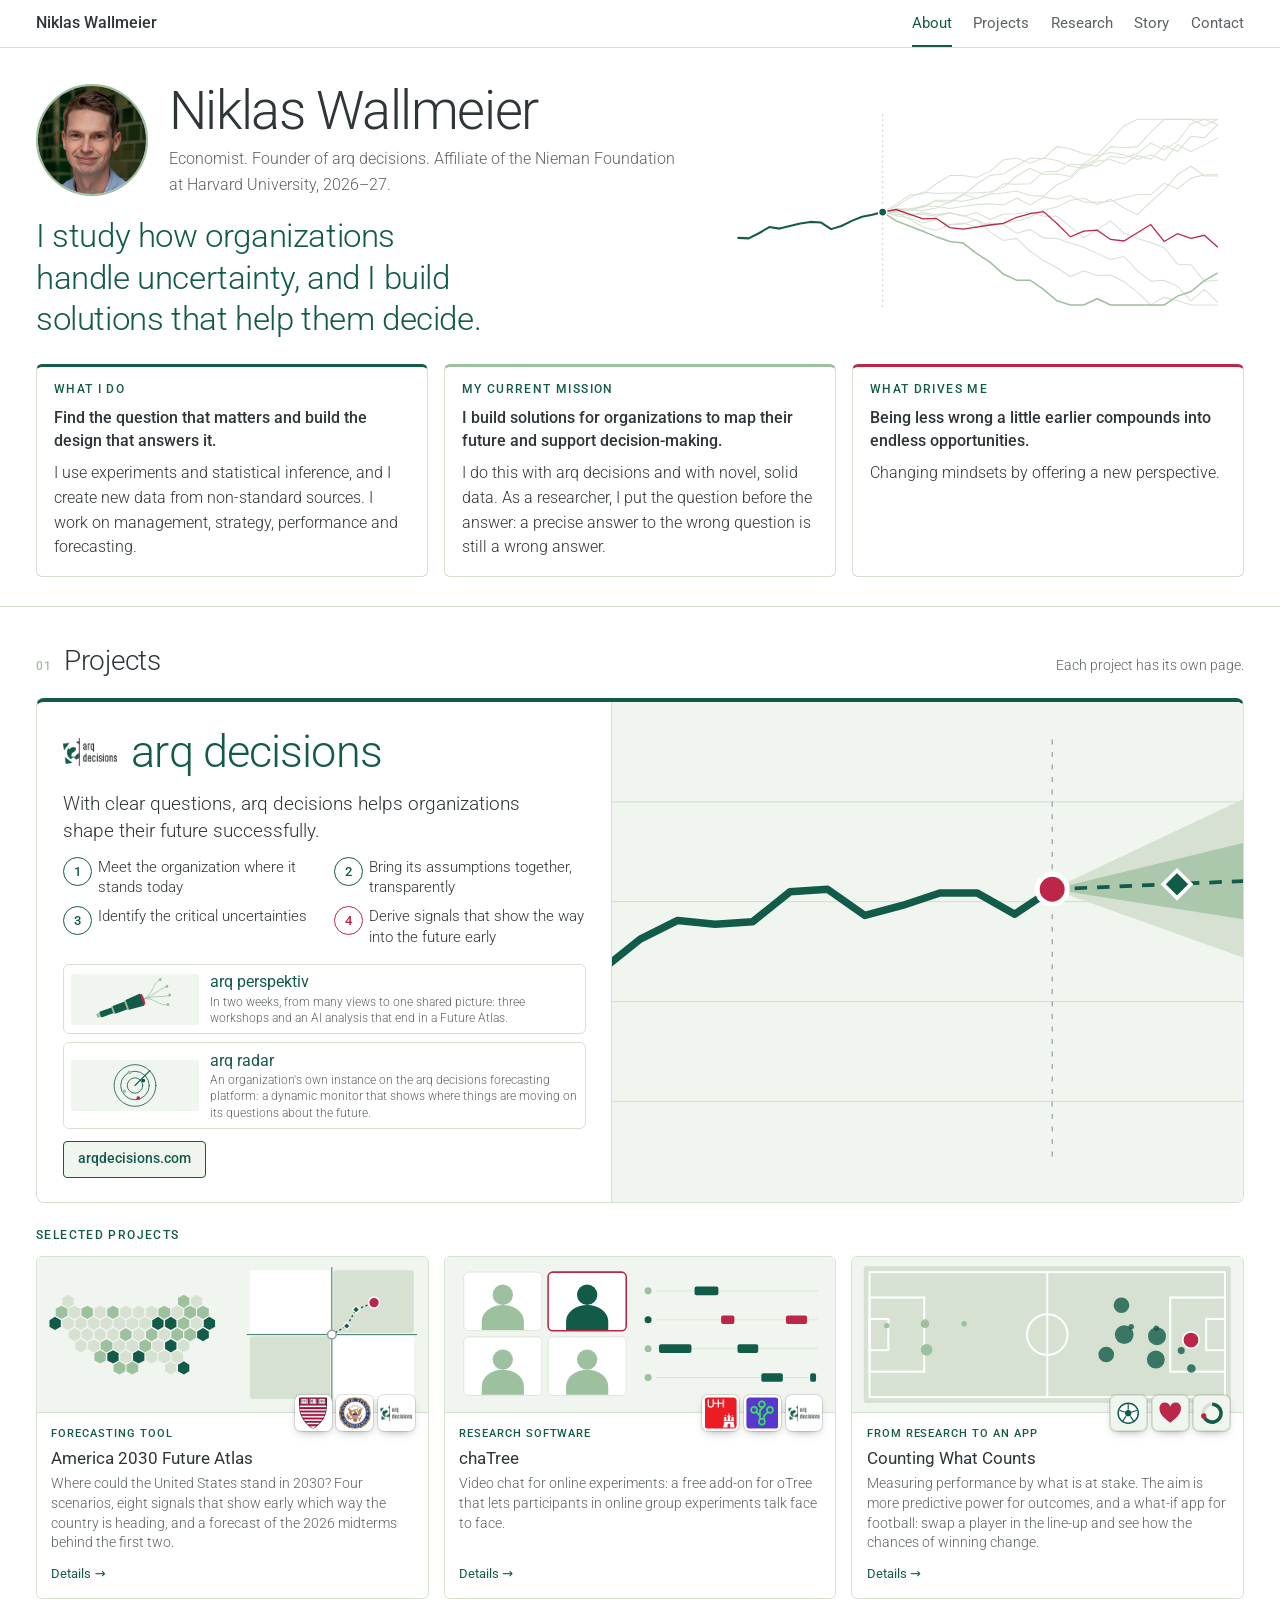
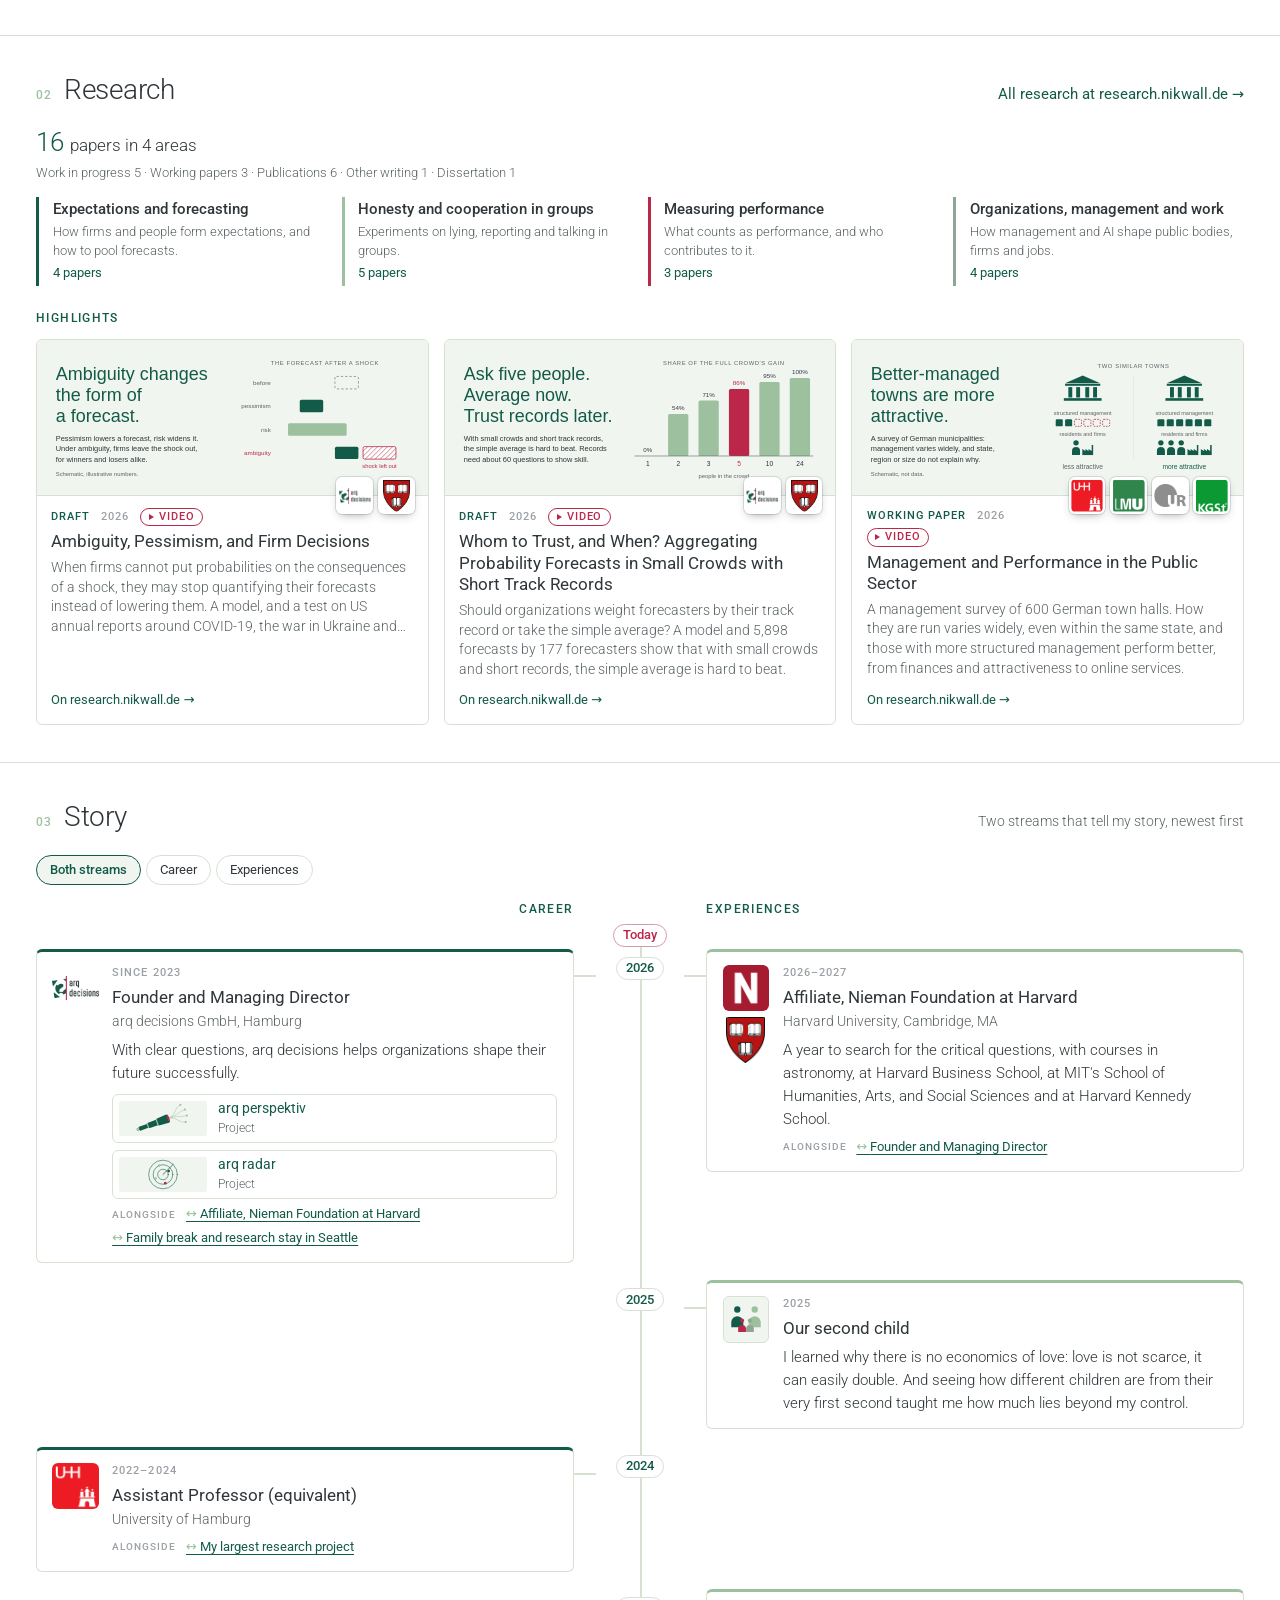
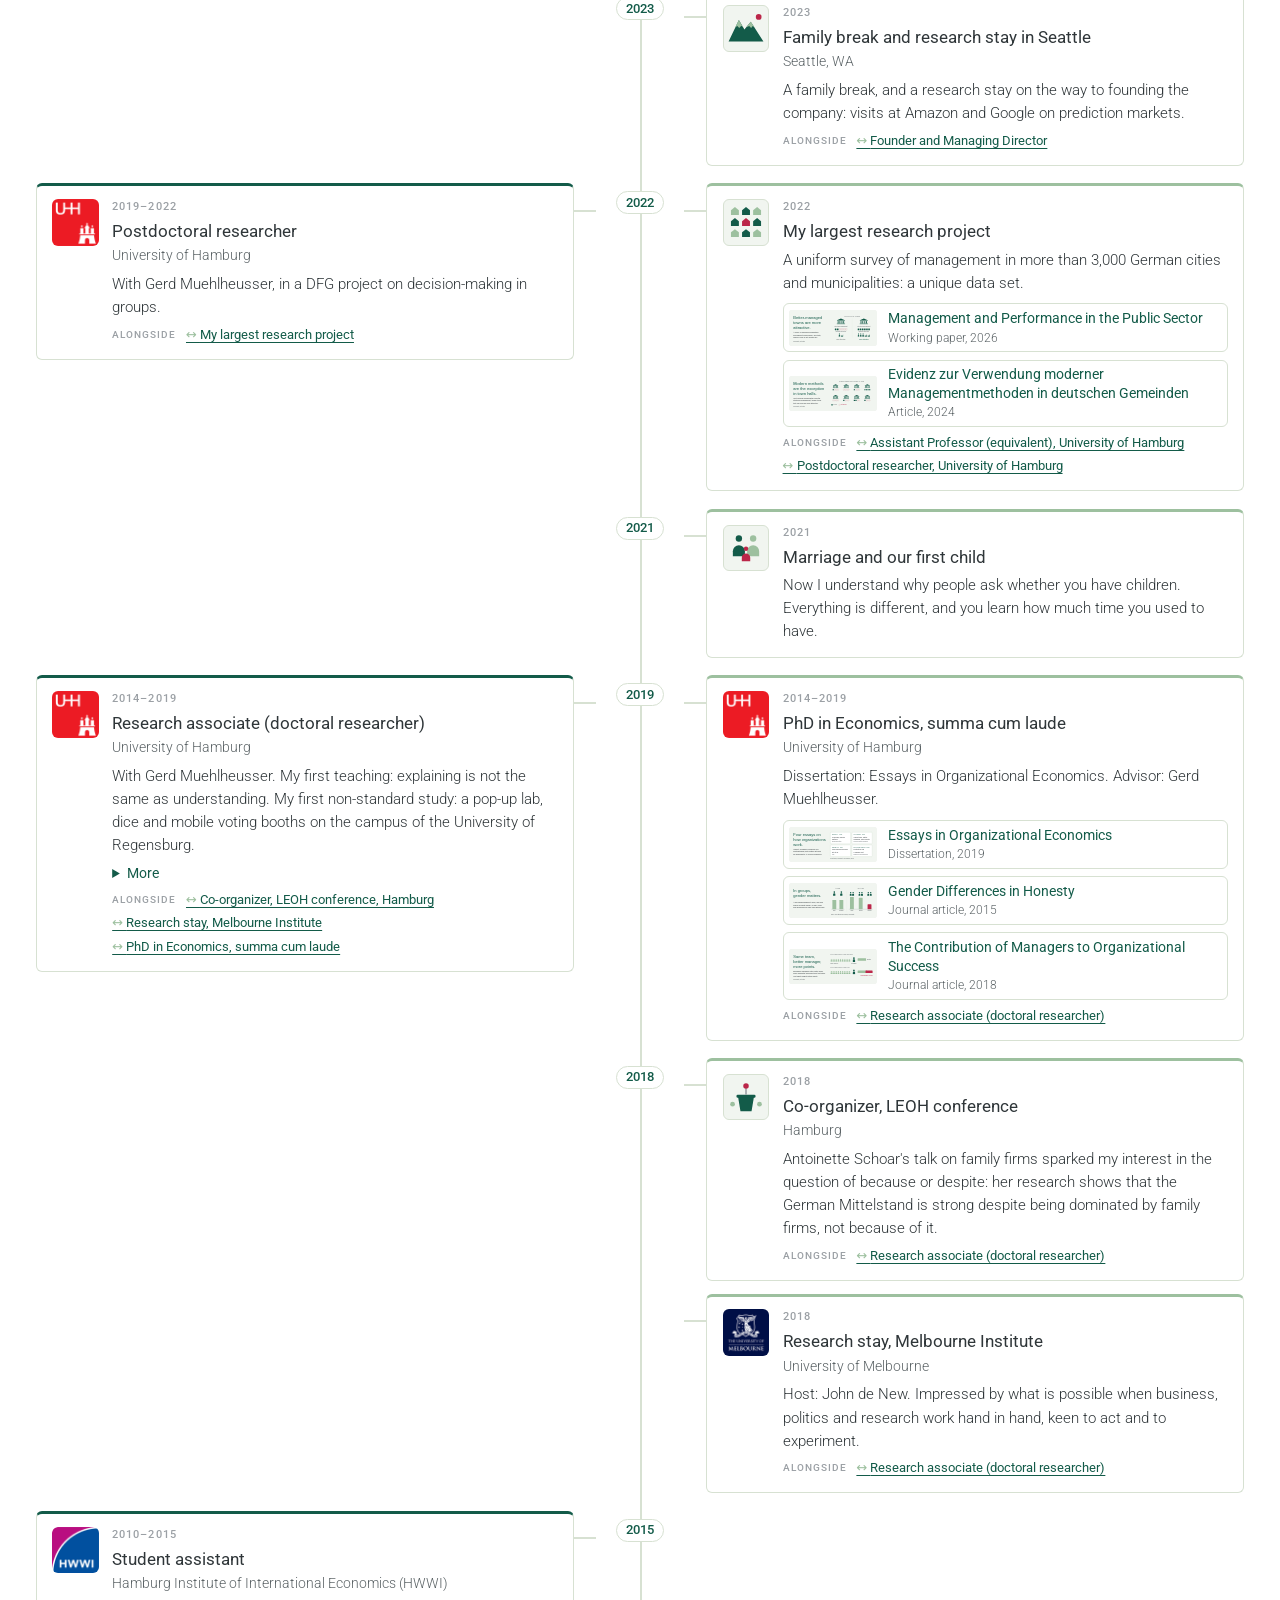
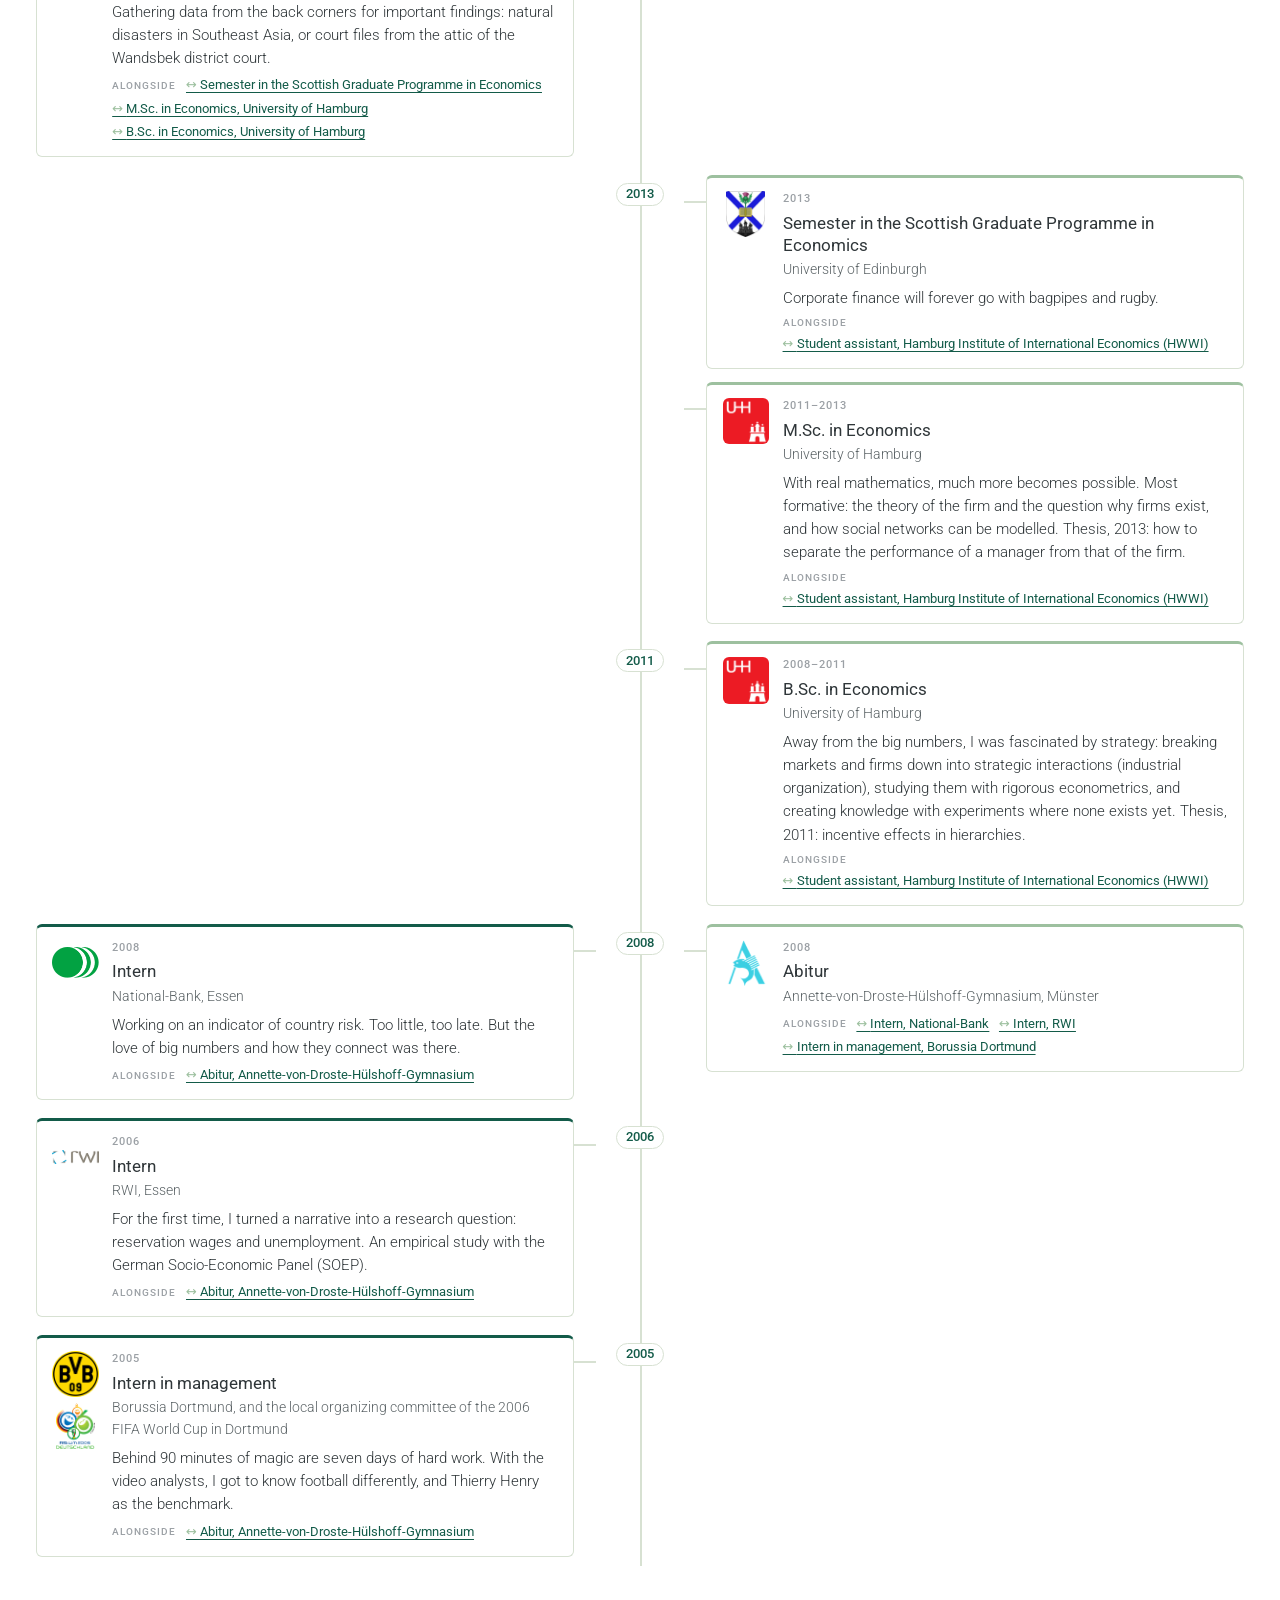
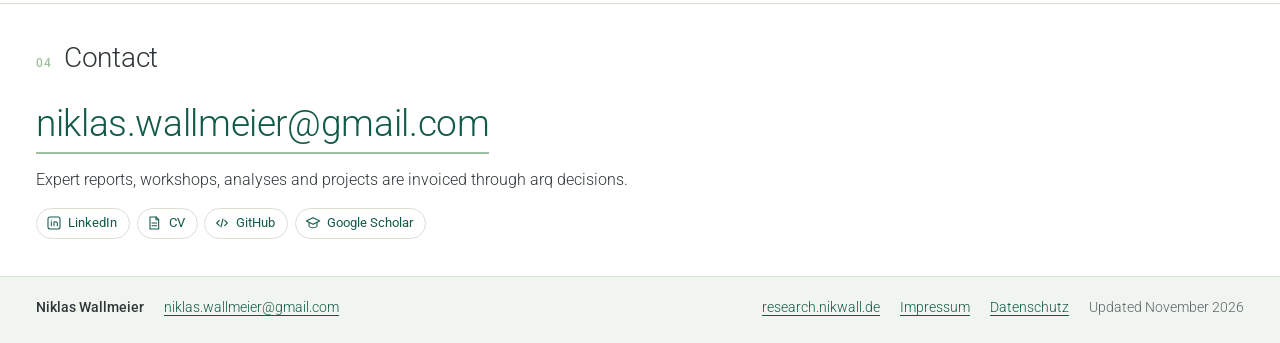
==== commit fcecadbd: "nikwall.de: marks on the research highlights (final build of website-source 0f43a74) Co-Authored-By:" ====
--- a/index.html
+++ b/index.html
@@ -49,7 +49,7 @@
 <li class="card">
   <a href="projects/america-2030-future-atlas/">
     <div class="card-vis"><svg class="cover" viewBox="0 0 1000 400" preserveAspectRatio="xMidYMid slice" aria-hidden="true"><rect width="1000" height="400" fill="#f1f5f0"/><polygon points="94,123 79,132 65,123 65,106 79,98 94,106" fill="#d7e1d2"/><polygon points="390,123 376,132 361,123 361,106 376,98 390,106" fill="#9dc09f"/><polygon points="423,123 408,132 394,123 394,106 408,98 423,106" fill="#d7e1d2"/><polygon points="78,152 63,160 48,152 48,134 63,126 78,134" fill="#9dc09f"/><polygon points="111,152 96,160 81,152 81,134 96,126 111,134" fill="#d7e1d2"/><polygon points="143,152 129,160 114,152 114,134 129,126 143,134" fill="#9dc09f"/><polygon points="176,152 162,160 147,152 147,134 162,126 176,134" fill="#d7e1d2"/><polygon points="209,152 195,160 180,152 180,134 195,126 209,134" fill="#9dc09f"/><polygon points="242,152 227,160 213,152 213,134 227,126 242,134" fill="#d7e1d2"/><polygon points="275,152 260,160 246,152 246,134 260,126 275,134" fill="#d7e1d2"/><polygon points="308,152 293,160 279,152 279,134 293,126 308,134" fill="#d7e1d2"/><polygon points="341,152 326,160 311,152 311,134 326,126 341,134" fill="#9dc09f"/><polygon points="374,152 359,160 344,152 344,134 359,126 374,134" fill="#d7e1d2"/><polygon points="407,152 392,160 377,152 377,134 392,126 407,134" fill="#9dc09f"/><polygon points="440,152 425,160 410,152 410,134 425,126 440,134" fill="#9dc09f"/><polygon points="61,180 46,188 32,180 32,163 46,154 61,163" fill="#135b49"/><polygon points="94,180 79,188 65,180 65,163 79,154 94,163" fill="#d7e1d2"/><polygon points="127,180 112,188 98,180 98,163 112,154 127,163" fill="#d7e1d2"/><polygon points="160,180 145,188 130,180 130,163 145,154 160,163" fill="#d7e1d2"/><polygon points="193,180 178,188 163,180 163,163 178,154 193,163" fill="#d7e1d2"/><polygon points="226,180 211,188 196,180 196,163 211,154 226,163" fill="#d7e1d2"/><polygon points="259,180 244,188 229,180 229,163 244,154 259,163" fill="#d7e1d2"/><polygon points="292,180 277,188 262,180 262,163 277,154 292,163" fill="#d7e1d2"/><polygon points="324,180 310,188 295,180 295,163 310,154 324,163" fill="#135b49"/><polygon points="357,180 343,188 328,180 328,163 343,154 357,163" fill="#135b49"/><polygon points="390,180 376,188 361,180 361,163 376,154 390,163" fill="#9dc09f"/><polygon points="423,180 408,188 394,180 394,163 408,154 423,163" fill="#d7e1d2"/><polygon points="456,180 441,188 427,180 427,163 441,154 456,163" fill="#135b49"/><polygon points="111,208 96,217 81,208 81,192 96,183 111,192" fill="#d7e1d2"/><polygon points="143,208 129,217 114,208 114,192 129,183 143,192" fill="#d7e1d2"/><polygon points="176,208 162,217 147,208 147,192 162,183 176,192" fill="#d7e1d2"/><polygon points="209,208 195,217 180,208 180,192 195,183 209,192" fill="#d7e1d2"/><polygon points="242,208 227,217 213,208 213,192 227,183 242,192" fill="#9dc09f"/><polygon points="275,208 260,217 246,208 246,192 260,183 275,192" fill="#d7e1d2"/><polygon points="308,208 293,217 279,208 279,192 293,183 308,192" fill="#9dc09f"/><polygon points="341,208 326,217 311,208 311,192 326,183 341,192" fill="#d7e1d2"/><polygon points="374,208 359,217 344,208 344,192 359,183 374,192" fill="#9dc09f"/><polygon points="407,208 392,217 377,208 377,192 392,183 407,192" fill="#9dc09f"/><polygon points="440,208 425,217 410,208 410,192 425,183 440,192" fill="#135b49"/><polygon points="127,237 112,246 98,237 98,220 112,212 127,220" fill="#d7e1d2"/><polygon points="160,237 145,246 130,237 130,220 145,212 160,220" fill="#d7e1d2"/><polygon points="193,237 178,246 163,237 163,220 178,212 193,220" fill="#9dc09f"/><polygon points="226,237 211,246 196,237 196,220 211,212 226,220" fill="#d7e1d2"/><polygon points="259,237 244,246 229,237 229,220 244,212 259,220" fill="#d7e1d2"/><polygon points="292,237 277,246 262,237 262,220 277,212 292,220" fill="#9dc09f"/><polygon points="324,237 310,246 295,237 295,220 310,212 324,220" fill="#d7e1d2"/><polygon points="357,237 343,246 328,237 328,220 343,212 357,220" fill="#135b49"/><polygon points="390,237 376,246 361,237 361,220 376,212 390,220" fill="#d7e1d2"/><polygon points="176,266 162,274 147,266 147,248 162,240 176,248" fill="#9dc09f"/><polygon points="209,266 195,274 180,266 180,248 195,240 209,248" fill="#135b49"/><polygon points="242,266 227,274 213,266 213,248 227,240 242,248" fill="#d7e1d2"/><polygon points="275,266 260,274 246,266 246,248 260,240 275,248" fill="#135b49"/><polygon points="308,266 293,274 279,266 279,248 293,240 308,248" fill="#d7e1d2"/><polygon points="341,266 326,274 311,266 311,248 326,240 341,248" fill="#d7e1d2"/><polygon points="374,266 359,274 344,266 344,248 359,240 374,248" fill="#d7e1d2"/><polygon points="226,294 211,302 196,294 196,277 211,268 226,277" fill="#9dc09f"/><polygon points="259,294 244,302 229,294 229,277 244,268 259,277" fill="#9dc09f"/><polygon points="357,294 343,302 328,294 328,277 343,268 357,277" fill="#d7e1d2"/><polygon points="390,294 376,302 361,294 361,277 376,268 390,277" fill="#135b49"/><rect x="545" y="35" width="206" height="161" rx="8" fill="#ffffff"/><rect x="759" y="35" width="206" height="161" rx="8" fill="#d7e1d2"/><rect x="545" y="204" width="206" height="161" rx="8" fill="#d7e1d2"/><rect x="759" y="204" width="206" height="161" rx="8" fill="#ffffff"/><line x1="537" y1="200" x2="973" y2="200" stroke="#135b49" stroke-width="2"/><line x1="755" y1="27" x2="755" y2="373" stroke="#135b49" stroke-width="2"/><polyline points="755,200 793,178 817,136 863,118" fill="none" stroke="#135b49" stroke-width="4" stroke-dasharray="2 10" stroke-linecap="round"/><path d="M793 169 L802 178 L793 187 L784 178 Z" fill="#135b49" stroke="#ffffff" stroke-width="3"/><path d="M817 127 L826 136 L817 145 L808 136 Z" fill="#135b49" stroke="#ffffff" stroke-width="3"/><circle cx="755" cy="200" r="11" fill="#ffffff" stroke="#9ba0a5" stroke-width="4"/><circle cx="863" cy="118" r="14" fill="#bb2649" stroke="#ffffff" stroke-width="4"/></svg></div>
-    <div class="card-body has-marks">
+    <div class="card-body has-marks" style="--marks:3">
       <span class="pmarks"><img class="logo" src="media/logos/hks.png" alt="Harvard Kennedy School" title="Harvard Kennedy School"><img class="logo" src="media/logos/congress.png" alt="US Congress" title="US Congress"><img class="logo" src="media/logos/arq.png" alt="arq decisions" title="arq decisions"></span>
       <p class="kicker"><span>Forecasting tool</span></p>
       <h3>America 2030 Future Atlas</h3>
@@ -61,7 +61,7 @@
 <li class="card">
   <a href="projects/chatree/">
     <div class="card-vis"><svg class="cover" viewBox="0 0 1000 400" preserveAspectRatio="xMidYMid slice" aria-hidden="true"><rect width="1000" height="400" fill="#f1f5f0"/><rect x="48" y="40" width="200" height="150" rx="12" fill="#ffffff" stroke="#d7e1d2" stroke-width="2"/><circle cx="148" cy="98" r="26" fill="#9dc09f"/><path d="M94 188 v-22 a54 42 0 0 1 108 0 v22 z" fill="#9dc09f"/><rect x="264" y="40" width="200" height="150" rx="12" fill="#ffffff" stroke="#bb2649" stroke-width="4"/><circle cx="364" cy="98" r="26" fill="#135b49"/><path d="M310 188 v-22 a54 42 0 0 1 108 0 v22 z" fill="#135b49"/><rect x="48" y="206" width="200" height="150" rx="12" fill="#ffffff" stroke="#d7e1d2" stroke-width="2"/><circle cx="148" cy="264" r="26" fill="#9dc09f"/><path d="M94 354 v-22 a54 42 0 0 1 108 0 v22 z" fill="#9dc09f"/><rect x="264" y="206" width="200" height="150" rx="12" fill="#ffffff" stroke="#d7e1d2" stroke-width="2"/><circle cx="364" cy="264" r="26" fill="#9dc09f"/><path d="M310 354 v-22 a54 42 0 0 1 108 0 v22 z" fill="#9dc09f"/><line x1="540" x2="955" y1="88" y2="88" stroke="#d7e1d2" stroke-width="2"/><circle cx="520" cy="88" r="9" fill="#9dc09f"/><line x1="540" x2="955" y1="162" y2="162" stroke="#d7e1d2" stroke-width="2"/><circle cx="520" cy="162" r="9" fill="#135b49"/><line x1="540" x2="955" y1="236" y2="236" stroke="#d7e1d2" stroke-width="2"/><circle cx="520" cy="236" r="9" fill="#9dc09f"/><line x1="540" x2="955" y1="310" y2="310" stroke="#d7e1d2" stroke-width="2"/><circle cx="520" cy="310" r="9" fill="#9dc09f"/><rect x="548" y="225" width="83" height="22" rx="5" fill="#135b49"/><rect x="639" y="77" width="61" height="22" rx="5" fill="#135b49"/><rect x="707" y="151" width="34" height="22" rx="5" fill="#bb2649"/><rect x="749" y="225" width="53" height="22" rx="5" fill="#135b49"/><rect x="810" y="299" width="55" height="22" rx="5" fill="#135b49"/><rect x="873" y="151" width="54" height="22" rx="5" fill="#bb2649"/><rect x="935" y="299" width="15" height="22" rx="5" fill="#135b49"/></svg></div>
-    <div class="card-body has-marks">
+    <div class="card-body has-marks" style="--marks:3">
       <span class="pmarks"><img class="logo" src="media/logos/uhh.png" alt="University of Hamburg" title="University of Hamburg"><img class="logo" src="media/logos/otree.png" alt="oTree" title="oTree"><img class="logo" src="media/logos/arq.png" alt="arq decisions" title="arq decisions"></span>
       <p class="kicker"><span>Research software</span></p>
       <h3>chaTree</h3>
@@ -73,7 +73,7 @@
 <li class="card">
   <a href="projects/counting-what-counts/">
     <div class="card-vis"><svg class="cover" viewBox="0 0 1000 400" preserveAspectRatio="xMidYMid slice" aria-hidden="true"><rect width="1000" height="400" fill="#f1f5f0"/><rect x="30" y="25" width="940" height="350" rx="6" fill="#d7e1d2"/><rect x="45" y="40" width="910" height="320" stroke="#ffffff" stroke-width="5" fill="none"/><line x1="500" y1="40" x2="500" y2="360" stroke="#ffffff" stroke-width="5" fill="none"/><circle cx="500" cy="200" r="52" stroke="#ffffff" stroke-width="5" fill="none"/><rect x="45" y="105" width="140" height="190" stroke="#ffffff" stroke-width="5" fill="none"/><rect x="815" y="105" width="140" height="190" stroke="#ffffff" stroke-width="5" fill="none"/><rect x="45" y="160" width="48" height="80" stroke="#ffffff" stroke-width="5" fill="none"/><rect x="907" y="160" width="48" height="80" stroke="#ffffff" stroke-width="5" fill="none"/><circle cx="779" cy="184" r="7" fill="#135b49" opacity="0.8"/><circle cx="781" cy="204" r="23" fill="#135b49" opacity="0.8"/><circle cx="778" cy="264" r="23" fill="#135b49" opacity="0.8"/><circle cx="651" cy="251" r="20" fill="#135b49" opacity="0.8"/><circle cx="715" cy="180" r="7" fill="#135b49" opacity="0.8"/><circle cx="690" cy="125" r="20" fill="#135b49" opacity="0.8"/><circle cx="869" cy="287" r="11" fill="#135b49" opacity="0.8"/><circle cx="843" cy="241" r="9" fill="#135b49" opacity="0.8"/><circle cx="697" cy="200" r="24" fill="#135b49" opacity="0.8"/><circle cx="191" cy="239" r="15" fill="#9dc09f"/><circle cx="287" cy="172" r="7" fill="#9dc09f"/><circle cx="89" cy="177" r="7" fill="#9dc09f"/><circle cx="187" cy="172" r="11" fill="#9dc09f"/><circle cx="868" cy="214" r="21" fill="#bb2649" stroke="#ffffff" stroke-width="4"/></svg></div>
-    <div class="card-body has-marks">
+    <div class="card-body has-marks" style="--marks:3">
       <span class="pmarks"><span class="logo icon" role="img" aria-label="Football" title="Football"><svg viewBox="0 0 48 48" aria-hidden="true"><circle cx="24" cy="24" r="17" fill="#ffffff" stroke="#135b49" stroke-width="2.5"/><path d="M24 17.5 L30.2 22 L27.8 29.3 H20.2 L17.8 22 Z" fill="#135b49"/><path d="M24 17.5 V8 M30.2 22 L39 19 M27.8 29.3 L33 37 M20.2 29.3 L15 37 M17.8 22 L9 19" stroke="#135b49" stroke-width="2"/></svg></span><span class="logo icon" role="img" aria-label="Private project" title="Private project"><svg viewBox="0 0 48 48" aria-hidden="true"><path d="M24 40 C10 30 6 23 6 17 A8.5 8.5 0 0 1 24 13 A8.5 8.5 0 0 1 42 17 C42 23 38 30 24 40 Z" fill="#bb2649"/></svg></span><span class="logo icon" role="img" aria-label="Work in progress" title="Work in progress"><svg viewBox="0 0 48 48" aria-hidden="true"><circle cx="24" cy="24" r="15" fill="none" stroke="#d7e1d2" stroke-width="6"/><path d="M24 9 A15 15 0 1 1 9.7 28.6" fill="none" stroke="#135b49" stroke-width="6"/><circle cx="9.7" cy="28.6" r="4.5" fill="#bb2649"/></svg></span></span>
       <p class="kicker"><span>From research to an app</span></p>
       <h3>Counting What Counts</h3>
@@ -93,7 +93,8 @@
 <li class="card">
   <a href="https://research.nikwall.de/papers/ambiguity-firm-forecasts/">
     <div class="card-vis"><img src="media/research/ambiguity-firm-forecasts/visual.svg" alt=""></div>
-    <div class="card-body">
+    <div class="card-body has-marks" style="--marks:2">
+      <span class="pmarks"><img class="logo" src="media/logos/arq.png" alt="arq decisions" title="arq decisions"><img class="logo" src="media/logos/harvard.png" alt="Harvard University" title="Harvard University"></span>
       <p class="kicker"><span>Draft</span><span>2026</span><span class="vid"><svg viewBox="0 0 12 12" aria-hidden="true"><path d="M3 1.5v9l7.5-4.5z" fill="currentColor"/></svg>Video</span></p>
       <h3>Ambiguity, Pessimism, and Firm Decisions</h3>
       <p class="sum">When firms cannot put probabilities on the consequences of a shock, they may stop quantifying their forecasts instead of lowering them. A model, and a test on US annual reports around COVID-19, the war in Ukraine and the 2025 tariffs, contrasted with German firms that must publish forecasts by law.</p>
@@ -104,7 +105,8 @@
 <li class="card">
   <a href="https://research.nikwall.de/papers/whom-to-trust/">
     <div class="card-vis"><img src="media/research/whom-to-trust/visual.svg" alt=""></div>
-    <div class="card-body">
+    <div class="card-body has-marks" style="--marks:2">
+      <span class="pmarks"><img class="logo" src="media/logos/arq.png" alt="arq decisions" title="arq decisions"><img class="logo" src="media/logos/harvard.png" alt="Harvard University" title="Harvard University"></span>
       <p class="kicker"><span>Draft</span><span>2026</span><span class="vid"><svg viewBox="0 0 12 12" aria-hidden="true"><path d="M3 1.5v9l7.5-4.5z" fill="currentColor"/></svg>Video</span></p>
       <h3>Whom to Trust, and When? Aggregating Probability Forecasts in Small Crowds with Short Track Records</h3>
       <p class="sum">Should organizations weight forecasters by their track record or take the simple average? A model and 5,898 forecasts by 177 forecasters show that with small crowds and short records, the simple average is hard to beat.</p>
@@ -115,7 +117,8 @@
 <li class="card">
   <a href="https://research.nikwall.de/papers/management-public-sector/">
     <div class="card-vis"><img src="media/research/management-public-sector/visual.svg" alt=""></div>
-    <div class="card-body">
+    <div class="card-body has-marks" style="--marks:4">
+      <span class="pmarks"><img class="logo" src="media/logos/uhh.png" alt="University of Hamburg" title="University of Hamburg"><img class="logo" src="media/logos/lmu.png" alt="LMU Munich" title="LMU Munich"><img class="logo" src="media/logos/regensburg.png" alt="University of Regensburg" title="University of Regensburg"><img class="logo" src="media/logos/kgst.png" alt="KGSt" title="KGSt"></span>
       <p class="kicker"><span>Working paper</span><span>2026</span><span class="vid"><svg viewBox="0 0 12 12" aria-hidden="true"><path d="M3 1.5v9l7.5-4.5z" fill="currentColor"/></svg>Video</span></p>
       <h3>Management and Performance in the Public Sector</h3>
       <p class="sum">A management survey of 600 German town halls. How they are run varies widely, even within the same state, and those with more structured management perform better, from finances and attractiveness to online services.</p>
--- a/style.css
+++ b/style.css
@@ -127,7 +127,7 @@
 .cards.three .sum { display: -webkit-box; -webkit-line-clamp: 4; line-clamp: 4; -webkit-box-orient: vertical; overflow: hidden; }
 /* project marks: top right of the card text, just touching the picture, like the journal covers */
 .card-body.has-marks { position: relative; }
-.card-body.has-marks > .kicker { padding-right: 7.6rem; min-height: 1.1rem; }
+.card-body.has-marks > .kicker { padding-right: calc(var(--marks, 3) * 2.6rem); min-height: 1.1rem; }
 .pmarks { position: absolute; top: -1.15rem; right: 0.8rem; z-index: 2; display: flex; gap: 0.3rem; }
 .pmarks .logo { width: 2.3rem; height: 2.3rem; background: var(--white); box-shadow: 0 0 0 1px rgba(47, 54, 57, 0.14), 0 4px 10px -4px rgba(47, 54, 57, 0.5); }
 .pmarks .logo.icon, .pmarks .logo.badge { background: var(--tint); }
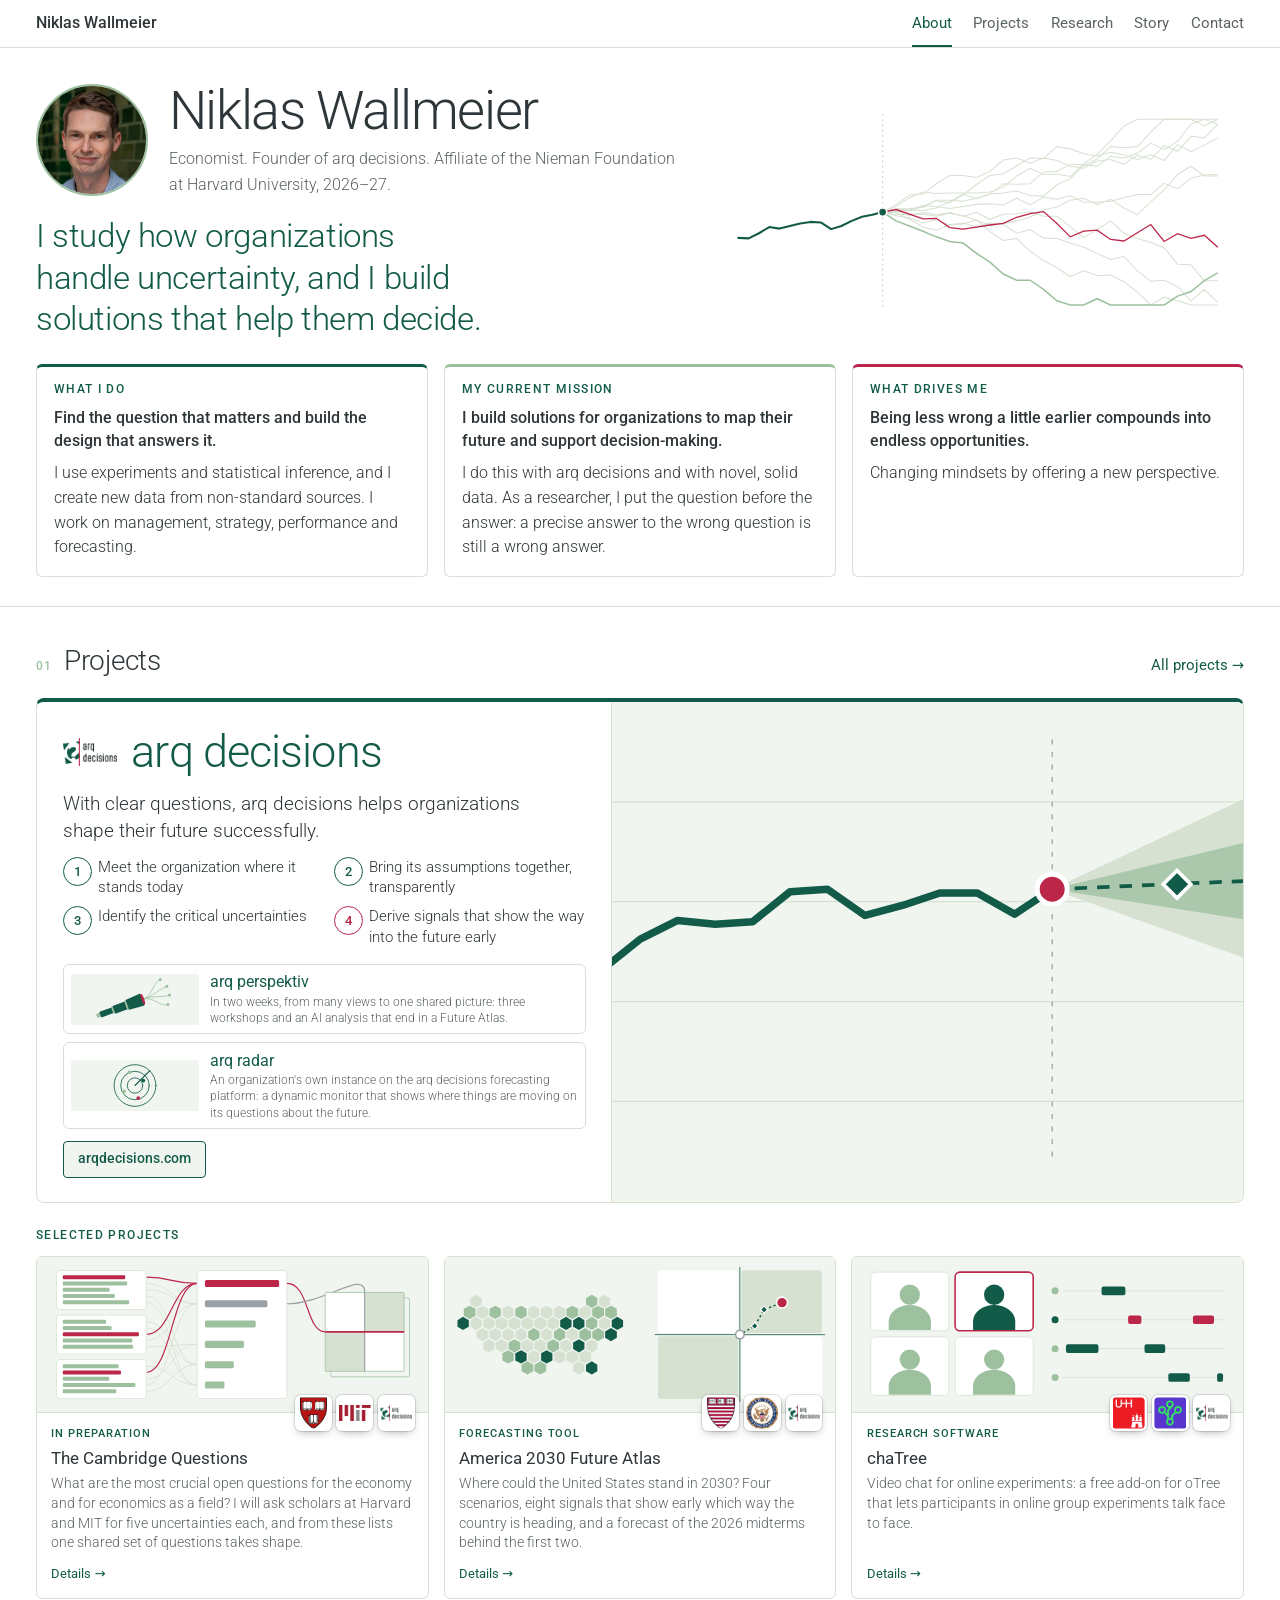
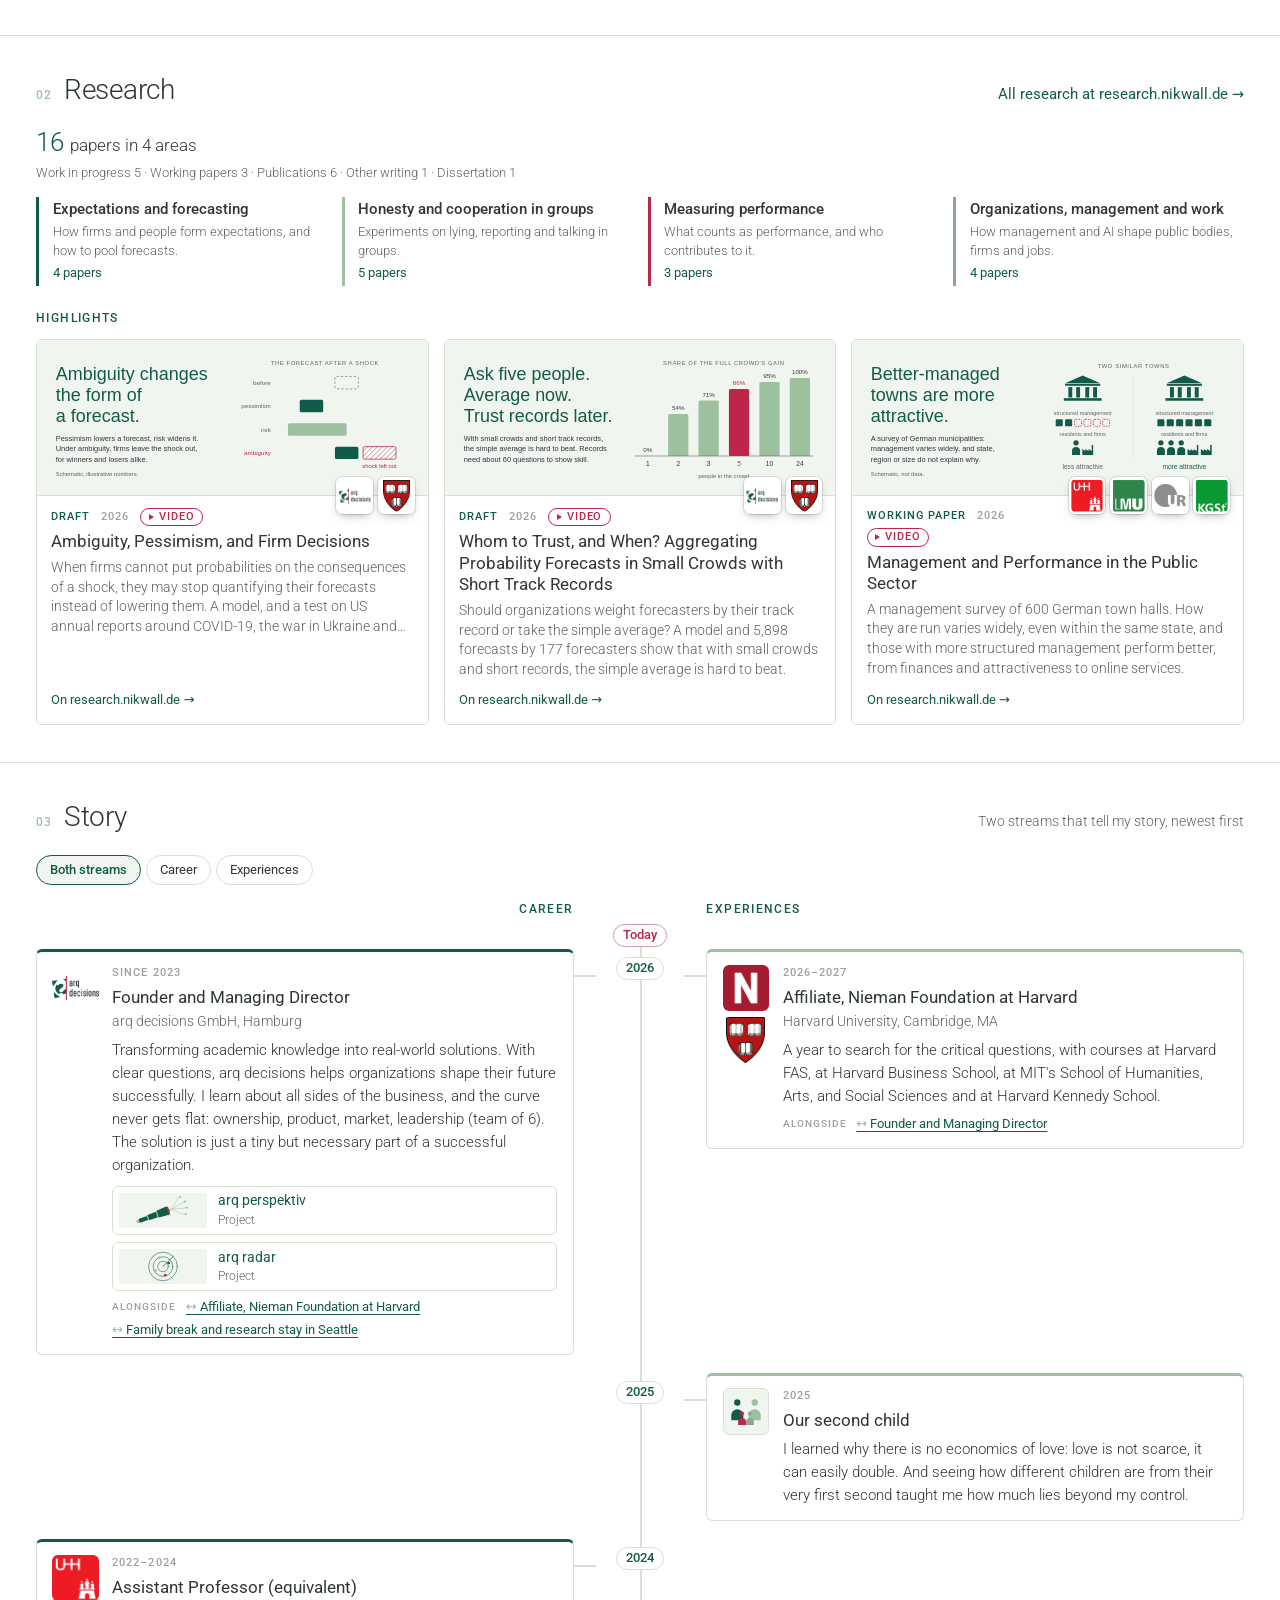
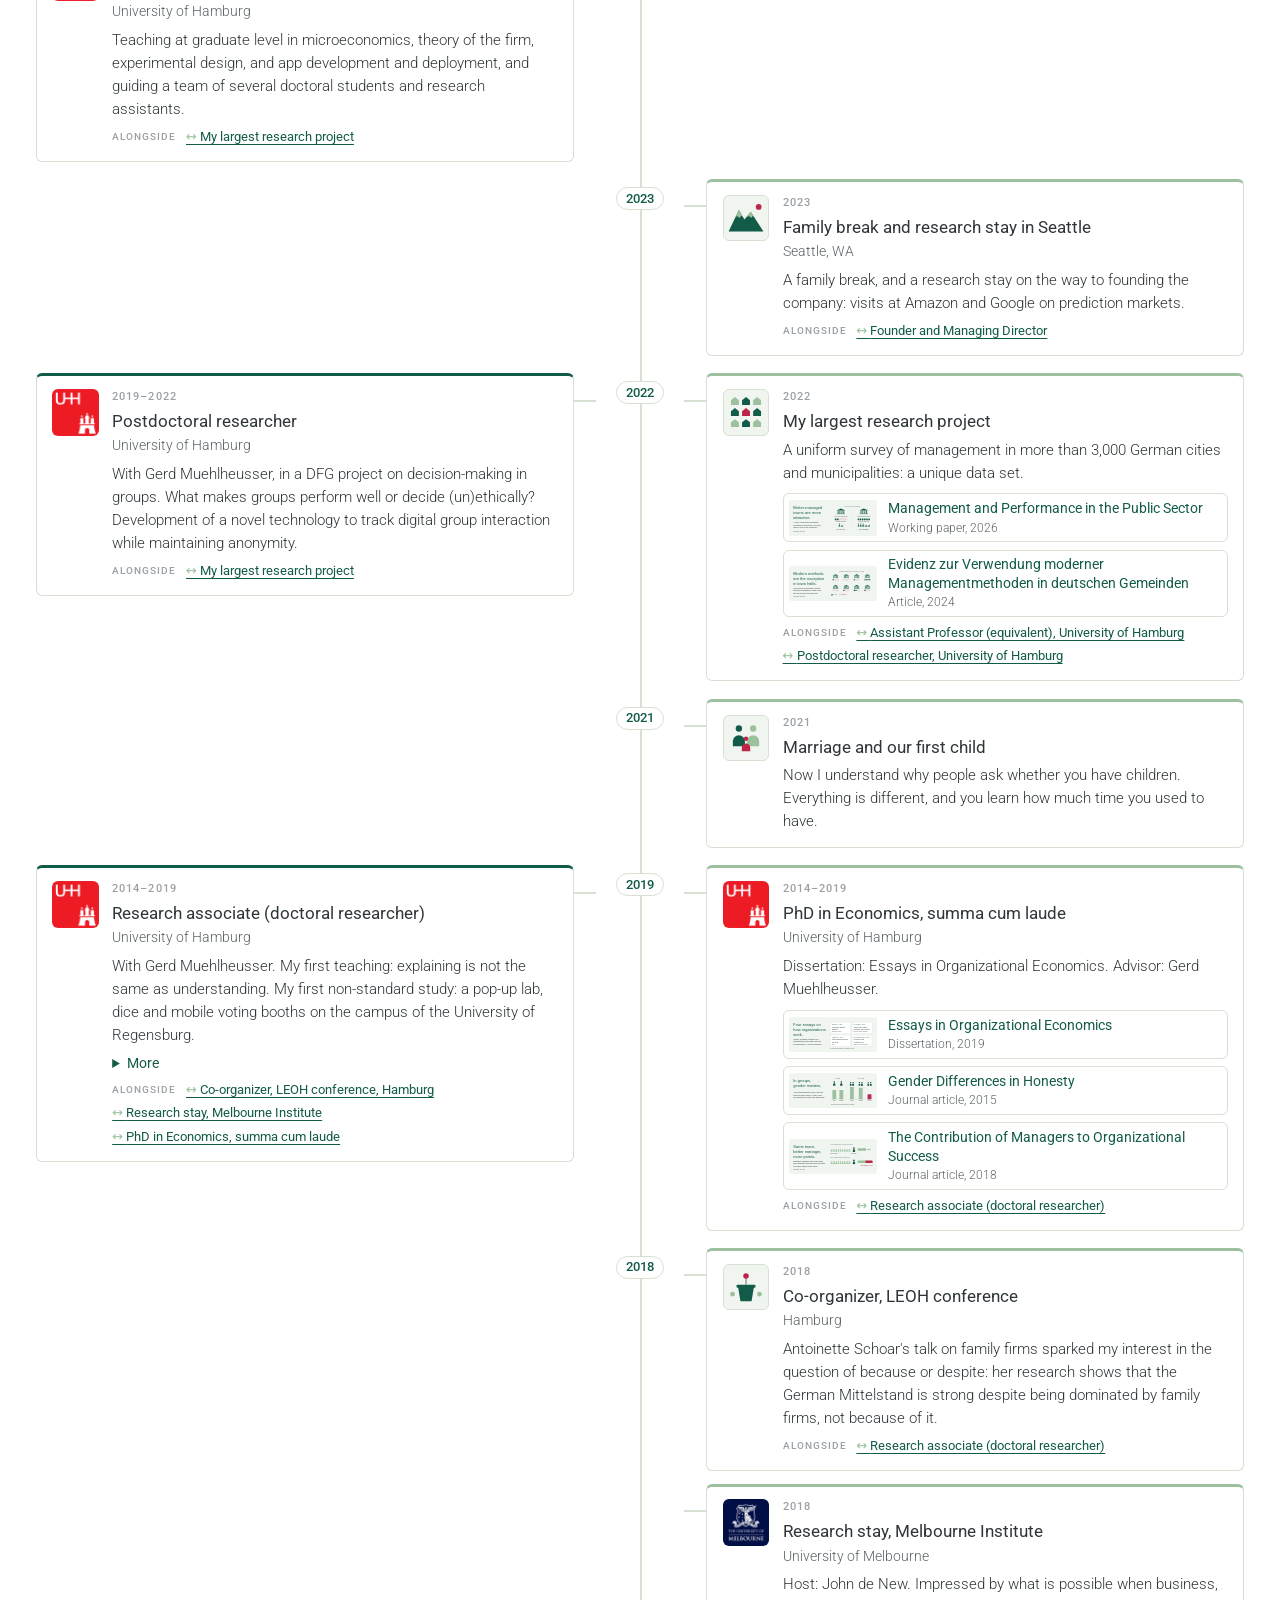
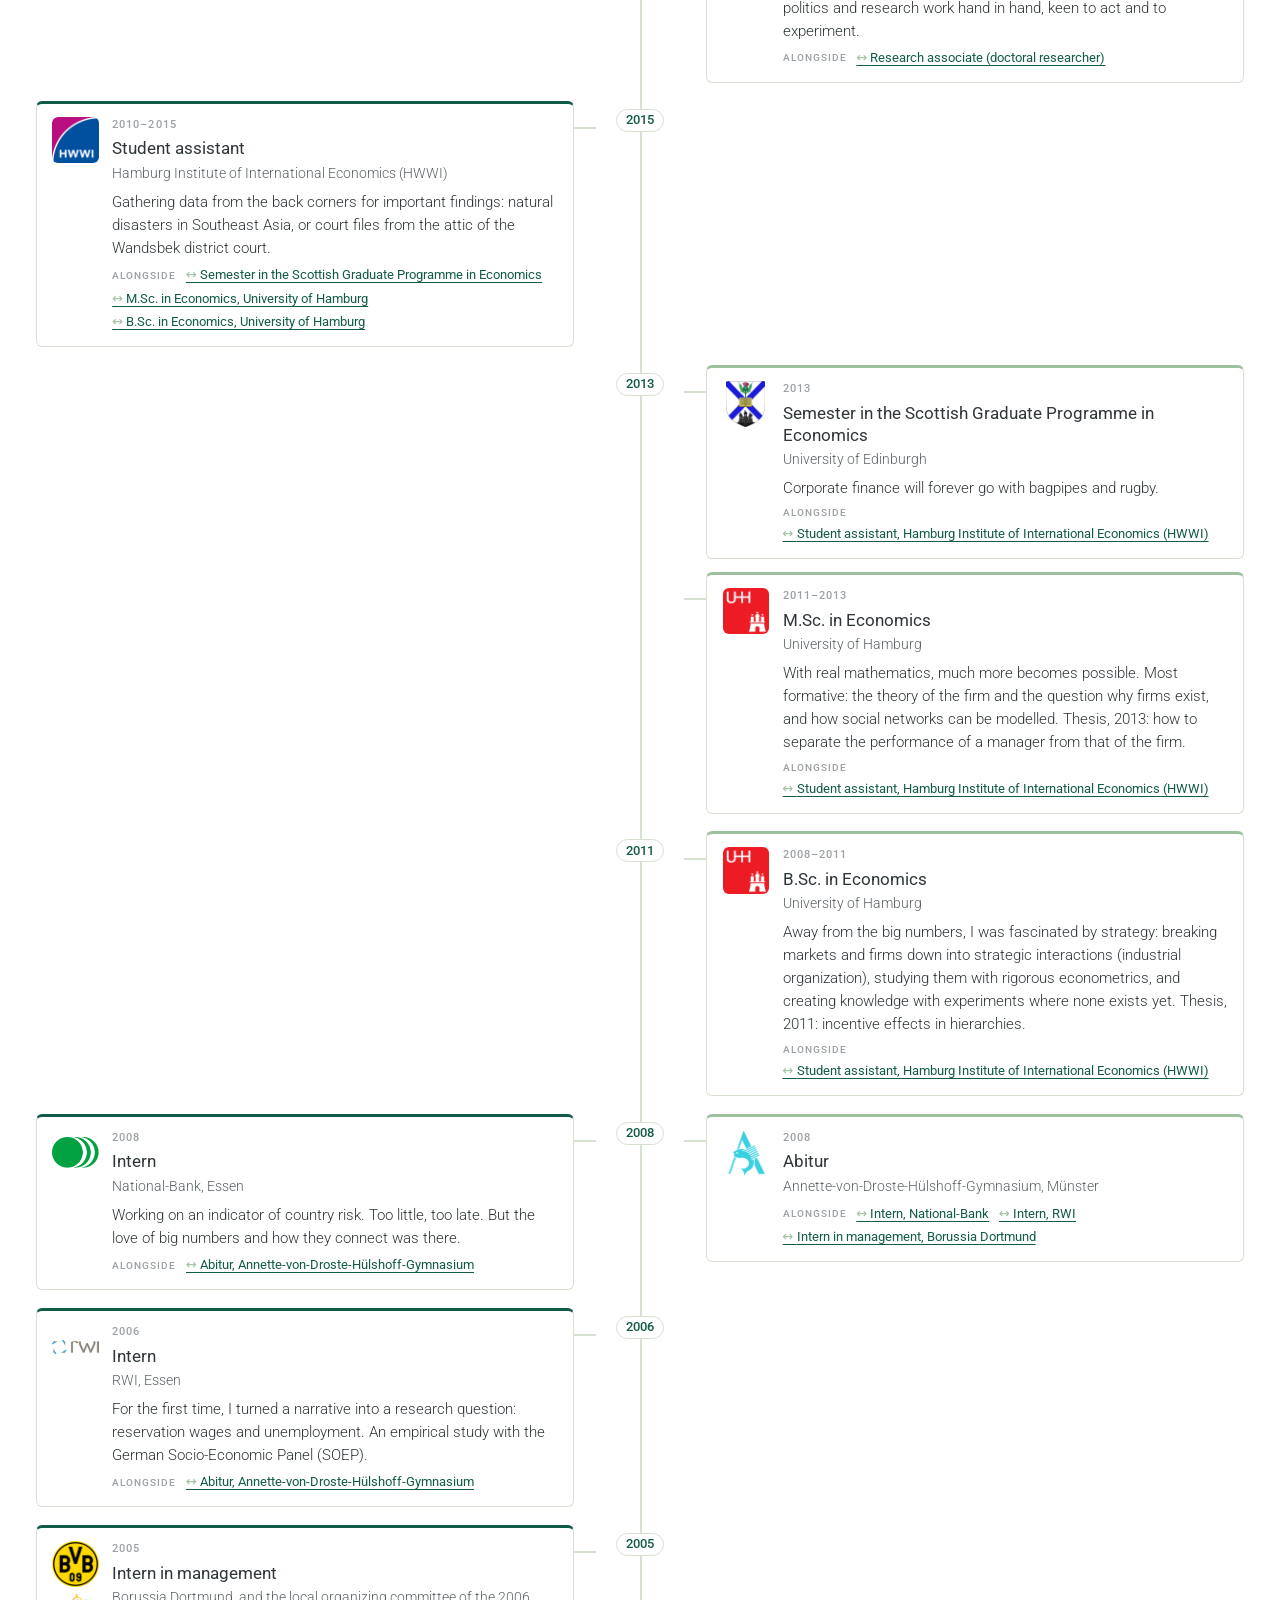
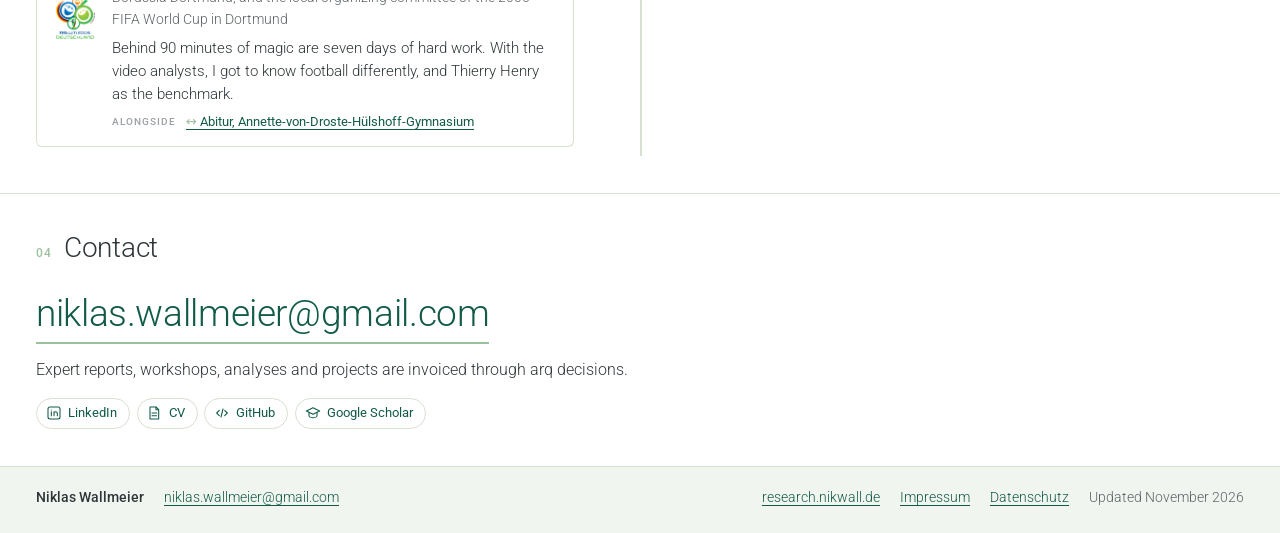
==== commit 319e1ead: "nikwall.de: The Cambridge Questions, projects page, story texts (final build of website-source aaee9" ====
--- a/index.html
+++ b/index.html
@@ -33,7 +33,7 @@
 </div></section>
 <main>
 <section class="sec" id="projects"><div class="wrap">
-  <div class="sec-head"><h2><span class="no">01</span>Projects</h2><p class="side">Each project has its own page.</p></div>
+  <div class="sec-head"><h2><span class="no">01</span>Projects</h2><a class="more" href="projects/">All projects</a></div>
   <article class="arq">
   <div class="arq-text">
     <div class="arq-name"><img class="logo" src="media/logos/arq.png" alt="arq decisions" title="arq decisions"><h3>arq decisions</h3></div>
@@ -46,6 +46,18 @@
 </article>
   <h3 class="sub">Selected projects</h3>
   <ol class="cards three">
+<li class="card">
+  <a href="projects/cambridge-questions/">
+    <div class="card-vis"><svg class="cover" viewBox="0 0 1000 400" preserveAspectRatio="xMidYMid slice" aria-hidden="true"><rect width="1000" height="400" fill="#f1f5f0"/><path d="M280 69 C345 69 345 121 410 121" fill="none" stroke="#d7e1d2" stroke-width="2"/><path d="M280 85 C345 85 345 121 410 121" fill="none" stroke="#d7e1d2" stroke-width="2"/><path d="M280 101 C345 101 345 277 410 277" fill="none" stroke="#d7e1d2" stroke-width="2"/><path d="M280 117 C345 117 345 329 410 329" fill="none" stroke="#d7e1d2" stroke-width="2"/><path d="M280 167 C345 167 345 277 410 277" fill="none" stroke="#d7e1d2" stroke-width="2"/><path d="M280 183 C345 183 345 329 410 329" fill="none" stroke="#d7e1d2" stroke-width="2"/><path d="M280 215 C345 215 345 121 410 121" fill="none" stroke="#d7e1d2" stroke-width="2"/><path d="M280 231 C345 231 345 225 410 225" fill="none" stroke="#d7e1d2" stroke-width="2"/><path d="M280 281 C345 281 345 329 410 329" fill="none" stroke="#d7e1d2" stroke-width="2"/><path d="M280 313 C345 313 345 225 410 225" fill="none" stroke="#d7e1d2" stroke-width="2"/><path d="M280 329 C345 329 345 121 410 121" fill="none" stroke="#d7e1d2" stroke-width="2"/><path d="M280 345 C345 345 345 277 410 277" fill="none" stroke="#d7e1d2" stroke-width="2"/><path d="M280 53 C345 53 345 69 410 69" fill="none" stroke="#bb2649" stroke-width="3"/><path d="M280 199 C345 199 345 69 410 69" fill="none" stroke="#bb2649" stroke-width="3"/><path d="M280 297 C345 297 345 69 410 69" fill="none" stroke="#bb2649" stroke-width="3"/><rect x="50" y="36" width="230" height="100" rx="8" fill="#ffffff" stroke="#d7e1d2" stroke-width="2"/><rect x="66" y="48" width="160" height="10" rx="3" fill="#bb2649"/><rect x="66" y="64" width="165" height="10" rx="3" fill="#9dc09f"/><rect x="66" y="80" width="120" height="10" rx="3" fill="#9dc09f"/><rect x="66" y="96" width="133" height="10" rx="3" fill="#9dc09f"/><rect x="66" y="112" width="170" height="10" rx="3" fill="#9dc09f"/><rect x="50" y="150" width="230" height="100" rx="8" fill="#ffffff" stroke="#d7e1d2" stroke-width="2"/><rect x="66" y="162" width="111" height="10" rx="3" fill="#9dc09f"/><rect x="66" y="178" width="125" height="10" rx="3" fill="#9dc09f"/><rect x="66" y="194" width="195" height="10" rx="3" fill="#bb2649"/><rect x="66" y="210" width="178" height="10" rx="3" fill="#9dc09f"/><rect x="66" y="226" width="180" height="10" rx="3" fill="#9dc09f"/><rect x="50" y="264" width="230" height="100" rx="8" fill="#ffffff" stroke="#d7e1d2" stroke-width="2"/><rect x="66" y="276" width="143" height="10" rx="3" fill="#9dc09f"/><rect x="66" y="292" width="149" height="10" rx="3" fill="#bb2649"/><rect x="66" y="308" width="119" height="10" rx="3" fill="#9dc09f"/><rect x="66" y="324" width="186" height="10" rx="3" fill="#9dc09f"/><rect x="66" y="340" width="137" height="10" rx="3" fill="#9dc09f"/><rect x="410" y="36" width="230" height="328" rx="8" fill="#ffffff" stroke="#d7e1d2" stroke-width="2"/><rect x="430" y="60" width="190" height="18" rx="4" fill="#bb2649"/><rect x="430" y="112" width="160" height="18" rx="4" fill="#9ba0a5"/><rect x="430" y="164" width="130" height="18" rx="4" fill="#9dc09f"/><rect x="430" y="216" width="100" height="18" rx="4" fill="#9dc09f"/><rect x="430" y="268" width="74" height="18" rx="4" fill="#9dc09f"/><rect x="430" y="320" width="50" height="18" rx="4" fill="#9dc09f"/><path d="M640 69 C698 69 688 193 738 193" fill="none" stroke="#bb2649" stroke-width="3"/><path d="M640 121 C738 121 839 32 839 92" fill="none" stroke="#9ba0a5" stroke-width="3"/><rect x="752" y="106" width="202" height="202" rx="6" fill="#f1f5f0" stroke="#9dc09f" stroke-width="2"/><rect x="738" y="92" width="101" height="101" fill="#ffffff"/><rect x="839" y="92" width="101" height="101" fill="#d7e1d2"/><rect x="738" y="193" width="101" height="101" fill="#d7e1d2"/><rect x="839" y="193" width="101" height="101" fill="#ffffff"/><rect x="738" y="92" width="202" height="202" rx="2" fill="none" stroke="#9dc09f" stroke-width="2"/><line x1="839" y1="92" x2="839" y2="294" stroke="#9ba0a5" stroke-width="3"/><line x1="738" y1="193" x2="940" y2="193" stroke="#bb2649" stroke-width="4"/></svg></div>
+    <div class="card-body has-marks" style="--marks:3">
+      <span class="pmarks"><img class="logo" src="media/logos/harvard.png" alt="Harvard University" title="Harvard University"><img class="logo" src="media/logos/mit.png" alt="Massachusetts Institute of Technology" title="Massachusetts Institute of Technology"><img class="logo" src="media/logos/arq.png" alt="arq decisions" title="arq decisions"></span>
+      <p class="kicker"><span>In preparation</span></p>
+      <h3>The Cambridge Questions</h3>
+      <p class="sum">What are the most crucial open questions for the economy and for economics as a field? I will ask scholars at Harvard and MIT for five uncertainties each, and from these lists one shared set of questions takes shape.</p>
+      <span class="go">Details</span>
+    </div>
+  </a>
+</li>
 <li class="card">
   <a href="projects/america-2030-future-atlas/">
     <div class="card-vis"><svg class="cover" viewBox="0 0 1000 400" preserveAspectRatio="xMidYMid slice" aria-hidden="true"><rect width="1000" height="400" fill="#f1f5f0"/><polygon points="94,123 79,132 65,123 65,106 79,98 94,106" fill="#d7e1d2"/><polygon points="390,123 376,132 361,123 361,106 376,98 390,106" fill="#9dc09f"/><polygon points="423,123 408,132 394,123 394,106 408,98 423,106" fill="#d7e1d2"/><polygon points="78,152 63,160 48,152 48,134 63,126 78,134" fill="#9dc09f"/><polygon points="111,152 96,160 81,152 81,134 96,126 111,134" fill="#d7e1d2"/><polygon points="143,152 129,160 114,152 114,134 129,126 143,134" fill="#9dc09f"/><polygon points="176,152 162,160 147,152 147,134 162,126 176,134" fill="#d7e1d2"/><polygon points="209,152 195,160 180,152 180,134 195,126 209,134" fill="#9dc09f"/><polygon points="242,152 227,160 213,152 213,134 227,126 242,134" fill="#d7e1d2"/><polygon points="275,152 260,160 246,152 246,134 260,126 275,134" fill="#d7e1d2"/><polygon points="308,152 293,160 279,152 279,134 293,126 308,134" fill="#d7e1d2"/><polygon points="341,152 326,160 311,152 311,134 326,126 341,134" fill="#9dc09f"/><polygon points="374,152 359,160 344,152 344,134 359,126 374,134" fill="#d7e1d2"/><polygon points="407,152 392,160 377,152 377,134 392,126 407,134" fill="#9dc09f"/><polygon points="440,152 425,160 410,152 410,134 425,126 440,134" fill="#9dc09f"/><polygon points="61,180 46,188 32,180 32,163 46,154 61,163" fill="#135b49"/><polygon points="94,180 79,188 65,180 65,163 79,154 94,163" fill="#d7e1d2"/><polygon points="127,180 112,188 98,180 98,163 112,154 127,163" fill="#d7e1d2"/><polygon points="160,180 145,188 130,180 130,163 145,154 160,163" fill="#d7e1d2"/><polygon points="193,180 178,188 163,180 163,163 178,154 193,163" fill="#d7e1d2"/><polygon points="226,180 211,188 196,180 196,163 211,154 226,163" fill="#d7e1d2"/><polygon points="259,180 244,188 229,180 229,163 244,154 259,163" fill="#d7e1d2"/><polygon points="292,180 277,188 262,180 262,163 277,154 292,163" fill="#d7e1d2"/><polygon points="324,180 310,188 295,180 295,163 310,154 324,163" fill="#135b49"/><polygon points="357,180 343,188 328,180 328,163 343,154 357,163" fill="#135b49"/><polygon points="390,180 376,188 361,180 361,163 376,154 390,163" fill="#9dc09f"/><polygon points="423,180 408,188 394,180 394,163 408,154 423,163" fill="#d7e1d2"/><polygon points="456,180 441,188 427,180 427,163 441,154 456,163" fill="#135b49"/><polygon points="111,208 96,217 81,208 81,192 96,183 111,192" fill="#d7e1d2"/><polygon points="143,208 129,217 114,208 114,192 129,183 143,192" fill="#d7e1d2"/><polygon points="176,208 162,217 147,208 147,192 162,183 176,192" fill="#d7e1d2"/><polygon points="209,208 195,217 180,208 180,192 195,183 209,192" fill="#d7e1d2"/><polygon points="242,208 227,217 213,208 213,192 227,183 242,192" fill="#9dc09f"/><polygon points="275,208 260,217 246,208 246,192 260,183 275,192" fill="#d7e1d2"/><polygon points="308,208 293,217 279,208 279,192 293,183 308,192" fill="#9dc09f"/><polygon points="341,208 326,217 311,208 311,192 326,183 341,192" fill="#d7e1d2"/><polygon points="374,208 359,217 344,208 344,192 359,183 374,192" fill="#9dc09f"/><polygon points="407,208 392,217 377,208 377,192 392,183 407,192" fill="#9dc09f"/><polygon points="440,208 425,217 410,208 410,192 425,183 440,192" fill="#135b49"/><polygon points="127,237 112,246 98,237 98,220 112,212 127,220" fill="#d7e1d2"/><polygon points="160,237 145,246 130,237 130,220 145,212 160,220" fill="#d7e1d2"/><polygon points="193,237 178,246 163,237 163,220 178,212 193,220" fill="#9dc09f"/><polygon points="226,237 211,246 196,237 196,220 211,212 226,220" fill="#d7e1d2"/><polygon points="259,237 244,246 229,237 229,220 244,212 259,220" fill="#d7e1d2"/><polygon points="292,237 277,246 262,237 262,220 277,212 292,220" fill="#9dc09f"/><polygon points="324,237 310,246 295,237 295,220 310,212 324,220" fill="#d7e1d2"/><polygon points="357,237 343,246 328,237 328,220 343,212 357,220" fill="#135b49"/><polygon points="390,237 376,246 361,237 361,220 376,212 390,220" fill="#d7e1d2"/><polygon points="176,266 162,274 147,266 147,248 162,240 176,248" fill="#9dc09f"/><polygon points="209,266 195,274 180,266 180,248 195,240 209,248" fill="#135b49"/><polygon points="242,266 227,274 213,266 213,248 227,240 242,248" fill="#d7e1d2"/><polygon points="275,266 260,274 246,266 246,248 260,240 275,248" fill="#135b49"/><polygon points="308,266 293,274 279,266 279,248 293,240 308,248" fill="#d7e1d2"/><polygon points="341,266 326,274 311,266 311,248 326,240 341,248" fill="#d7e1d2"/><polygon points="374,266 359,274 344,266 344,248 359,240 374,248" fill="#d7e1d2"/><polygon points="226,294 211,302 196,294 196,277 211,268 226,277" fill="#9dc09f"/><polygon points="259,294 244,302 229,294 229,277 244,268 259,277" fill="#9dc09f"/><polygon points="357,294 343,302 328,294 328,277 343,268 357,277" fill="#d7e1d2"/><polygon points="390,294 376,302 361,294 361,277 376,268 390,277" fill="#135b49"/><rect x="545" y="35" width="206" height="161" rx="8" fill="#ffffff"/><rect x="759" y="35" width="206" height="161" rx="8" fill="#d7e1d2"/><rect x="545" y="204" width="206" height="161" rx="8" fill="#d7e1d2"/><rect x="759" y="204" width="206" height="161" rx="8" fill="#ffffff"/><line x1="537" y1="200" x2="973" y2="200" stroke="#135b49" stroke-width="2"/><line x1="755" y1="27" x2="755" y2="373" stroke="#135b49" stroke-width="2"/><polyline points="755,200 793,178 817,136 863,118" fill="none" stroke="#135b49" stroke-width="4" stroke-dasharray="2 10" stroke-linecap="round"/><path d="M793 169 L802 178 L793 187 L784 178 Z" fill="#135b49" stroke="#ffffff" stroke-width="3"/><path d="M817 127 L826 136 L817 145 L808 136 Z" fill="#135b49" stroke="#ffffff" stroke-width="3"/><circle cx="755" cy="200" r="11" fill="#ffffff" stroke="#9ba0a5" stroke-width="4"/><circle cx="863" cy="118" r="14" fill="#bb2649" stroke="#ffffff" stroke-width="4"/></svg></div>
@@ -66,18 +78,6 @@
       <p class="kicker"><span>Research software</span></p>
       <h3>chaTree</h3>
       <p class="sum">Video chat for online experiments: a free add-on for oTree that lets participants in online group experiments talk face to face.</p>
-      <span class="go">Details</span>
-    </div>
-  </a>
-</li>
-<li class="card">
-  <a href="projects/counting-what-counts/">
-    <div class="card-vis"><svg class="cover" viewBox="0 0 1000 400" preserveAspectRatio="xMidYMid slice" aria-hidden="true"><rect width="1000" height="400" fill="#f1f5f0"/><rect x="30" y="25" width="940" height="350" rx="6" fill="#d7e1d2"/><rect x="45" y="40" width="910" height="320" stroke="#ffffff" stroke-width="5" fill="none"/><line x1="500" y1="40" x2="500" y2="360" stroke="#ffffff" stroke-width="5" fill="none"/><circle cx="500" cy="200" r="52" stroke="#ffffff" stroke-width="5" fill="none"/><rect x="45" y="105" width="140" height="190" stroke="#ffffff" stroke-width="5" fill="none"/><rect x="815" y="105" width="140" height="190" stroke="#ffffff" stroke-width="5" fill="none"/><rect x="45" y="160" width="48" height="80" stroke="#ffffff" stroke-width="5" fill="none"/><rect x="907" y="160" width="48" height="80" stroke="#ffffff" stroke-width="5" fill="none"/><circle cx="779" cy="184" r="7" fill="#135b49" opacity="0.8"/><circle cx="781" cy="204" r="23" fill="#135b49" opacity="0.8"/><circle cx="778" cy="264" r="23" fill="#135b49" opacity="0.8"/><circle cx="651" cy="251" r="20" fill="#135b49" opacity="0.8"/><circle cx="715" cy="180" r="7" fill="#135b49" opacity="0.8"/><circle cx="690" cy="125" r="20" fill="#135b49" opacity="0.8"/><circle cx="869" cy="287" r="11" fill="#135b49" opacity="0.8"/><circle cx="843" cy="241" r="9" fill="#135b49" opacity="0.8"/><circle cx="697" cy="200" r="24" fill="#135b49" opacity="0.8"/><circle cx="191" cy="239" r="15" fill="#9dc09f"/><circle cx="287" cy="172" r="7" fill="#9dc09f"/><circle cx="89" cy="177" r="7" fill="#9dc09f"/><circle cx="187" cy="172" r="11" fill="#9dc09f"/><circle cx="868" cy="214" r="21" fill="#bb2649" stroke="#ffffff" stroke-width="4"/></svg></div>
-    <div class="card-body has-marks" style="--marks:3">
-      <span class="pmarks"><span class="logo icon" role="img" aria-label="Football" title="Football"><svg viewBox="0 0 48 48" aria-hidden="true"><circle cx="24" cy="24" r="17" fill="#ffffff" stroke="#135b49" stroke-width="2.5"/><path d="M24 17.5 L30.2 22 L27.8 29.3 H20.2 L17.8 22 Z" fill="#135b49"/><path d="M24 17.5 V8 M30.2 22 L39 19 M27.8 29.3 L33 37 M20.2 29.3 L15 37 M17.8 22 L9 19" stroke="#135b49" stroke-width="2"/></svg></span><span class="logo icon" role="img" aria-label="Private project" title="Private project"><svg viewBox="0 0 48 48" aria-hidden="true"><path d="M24 40 C10 30 6 23 6 17 A8.5 8.5 0 0 1 24 13 A8.5 8.5 0 0 1 42 17 C42 23 38 30 24 40 Z" fill="#bb2649"/></svg></span><span class="logo icon" role="img" aria-label="Work in progress" title="Work in progress"><svg viewBox="0 0 48 48" aria-hidden="true"><circle cx="24" cy="24" r="15" fill="none" stroke="#d7e1d2" stroke-width="6"/><path d="M24 9 A15 15 0 1 1 9.7 28.6" fill="none" stroke="#135b49" stroke-width="6"/><circle cx="9.7" cy="28.6" r="4.5" fill="#bb2649"/></svg></span></span>
-      <p class="kicker"><span>From research to an app</span></p>
-      <h3>Counting What Counts</h3>
-      <p class="sum">Measuring performance by what is at stake. The aim is more predictive power for outcomes, and a what-if app for football: swap a player in the line-up and see how the chances of winning change.</p>
       <span class="go">Details</span>
     </div>
   </a>
@@ -138,12 +138,12 @@
       <div class="st-row" data-c="1" data-e="1"><div class="st-col st-career"><article class="st-block st-career" id="story-arq" data-g="founding now">
   <div class="st-logos"><img class="logo" src="media/logos/arq.png" alt="arq decisions" title="arq decisions"></div><div class="st-body">
   <p class="st-kicker"><span class="st-tag">Career</span><span>since 2023</span></p>
-  <h4>Founder and Managing Director</h4><p class="st-place">arq decisions GmbH, Hamburg</p><p class="st-text">With clear questions, arq decisions helps organizations shape their future successfully.</p><div class="minis"><a class="mini" href="projects/arq-perspektiv/"><span class="mini-vis"><img class="cover" src="media/arq-perspektiv/symbol.svg" alt="The arq perspektiv symbol: a hand telescope whose sight lines meet in the lens"></span><span class="mini-t"><b>arq perspektiv</b><small>Project</small></span></a><a class="mini" href="projects/arq-radar/"><span class="mini-vis"><img class="cover" src="media/arq-radar/symbol.svg" alt="The arq radar symbol: three rings, a sweep and the signals it picks up"></span><span class="mini-t"><b>arq radar</b><small>Project</small></span></a></div><p class="st-links"><span>Alongside</span> <a href="#story-nieman">Affiliate, Nieman Foundation at Harvard</a> <a href="#story-seattle">Family break and research stay in Seattle</a></p>
+  <h4>Founder and Managing Director</h4><p class="st-place">arq decisions GmbH, Hamburg</p><p class="st-text">Transforming academic knowledge into real-world solutions. With clear questions, arq decisions helps organizations shape their future successfully. I learn about all sides of the business, and the curve never gets flat: ownership, product, market, leadership (team of 6). The solution is just a tiny but necessary part of a successful organization.</p><div class="minis"><a class="mini" href="projects/arq-perspektiv/"><span class="mini-vis"><img class="cover" src="media/arq-perspektiv/symbol.svg" alt="The arq perspektiv symbol: a hand telescope whose sight lines meet in the lens"></span><span class="mini-t"><b>arq perspektiv</b><small>Project</small></span></a><a class="mini" href="projects/arq-radar/"><span class="mini-vis"><img class="cover" src="media/arq-radar/symbol.svg" alt="The arq radar symbol: three rings, a sweep and the signals it picks up"></span><span class="mini-t"><b>arq radar</b><small>Project</small></span></a></div><p class="st-links"><span>Alongside</span> <a href="#story-nieman">Affiliate, Nieman Foundation at Harvard</a> <a href="#story-seattle">Family break and research stay in Seattle</a></p>
   </div>
 </article></div><div class="st-year"><span>2026</span></div><div class="st-col st-experience"><article class="st-block st-experience" id="story-nieman" data-g="now">
   <div class="st-logos"><img class="logo" src="media/logos/nieman.png" alt="Nieman Foundation at Harvard University" title="Nieman Foundation at Harvard University"><img class="logo" src="media/logos/harvard.png" alt="Harvard University" title="Harvard University"></div><div class="st-body">
   <p class="st-kicker"><span class="st-tag">Experience</span><span>2026–2027</span></p>
-  <h4>Affiliate, Nieman Foundation at Harvard</h4><p class="st-place">Harvard University, Cambridge, MA</p><p class="st-text">A year to search for the critical questions, with courses in astronomy, at Harvard Business School, at MIT&#x27;s School of Humanities, Arts, and Social Sciences and at Harvard Kennedy School.</p><p class="st-links"><span>Alongside</span> <a href="#story-arq">Founder and Managing Director</a></p>
+  <h4>Affiliate, Nieman Foundation at Harvard</h4><p class="st-place">Harvard University, Cambridge, MA</p><p class="st-text">A year to search for the critical questions, with courses at Harvard FAS, at Harvard Business School, at MIT&#x27;s School of Humanities, Arts, and Social Sciences and at Harvard Kennedy School.</p><p class="st-links"><span>Alongside</span> <a href="#story-arq">Founder and Managing Director</a></p>
   </div>
 </article></div></div><div class="st-row" data-c="0" data-e="1"><div class="st-col st-career"></div><div class="st-year"><span>2025</span></div><div class="st-col st-experience"><article class="st-block st-experience" id="story-second-child" data-g="">
   <div class="st-logos"><span class="logo icon" role="img" aria-label="Family" title="Family"><svg viewBox="0 0 48 48" aria-hidden="true"><circle cx="13" cy="12" r="4" fill="#135b49"/><path d="M5.4 34.4 v-6.4 a7.6 7.6 0 0 1 15.2 0 v6.4 z" fill="#135b49"/><circle cx="35" cy="12" r="4" fill="#9dc09f"/><path d="M27.4 34.4 v-6.4 a7.6 7.6 0 0 1 15.2 0 v6.4 z" fill="#9dc09f"/><circle cx="19" cy="26" r="2.6" fill="#bb2649"/><path d="M14.06 40.56 v-4.16 a4.9399999999999995 4.9399999999999995 0 0 1 9.879999999999999 0 v4.16 z" fill="#bb2649"/><circle cx="29" cy="26" r="2.6" fill="#91a596"/><path d="M24.060000000000002 40.56 v-4.16 a4.9399999999999995 4.9399999999999995 0 0 1 9.879999999999999 0 v4.16 z" fill="#91a596"/></svg></span></div><div class="st-body">
@@ -153,7 +153,7 @@
 </article></div></div><div class="st-row" data-c="1" data-e="0"><div class="st-col st-career"><article class="st-block st-career" id="story-assistant-professor" data-g="asst">
   <div class="st-logos"><img class="logo" src="media/logos/uhh.png" alt="University of Hamburg" title="University of Hamburg"></div><div class="st-body">
   <p class="st-kicker"><span class="st-tag">Career</span><span>2022–2024</span></p>
-  <h4>Assistant Professor (equivalent)</h4><p class="st-place">University of Hamburg</p><p class="st-links"><span>Alongside</span> <a href="#story-municipal-survey">My largest research project</a></p>
+  <h4>Assistant Professor (equivalent)</h4><p class="st-place">University of Hamburg</p><p class="st-text">Teaching at graduate level in microeconomics, theory of the firm, experimental design, and app development and deployment, and guiding a team of several doctoral students and research assistants.</p><p class="st-links"><span>Alongside</span> <a href="#story-municipal-survey">My largest research project</a></p>
   </div>
 </article></div><div class="st-year"><span>2024</span></div><div class="st-col st-experience"></div></div><div class="st-row" data-c="0" data-e="1"><div class="st-col st-career"></div><div class="st-year"><span>2023</span></div><div class="st-col st-experience"><article class="st-block st-experience" id="story-seattle" data-g="founding">
   <div class="st-logos"><span class="logo icon" role="img" aria-label="Mountains" title="Mountains"><svg viewBox="0 0 48 48" aria-hidden="true"><circle cx="40" cy="10" r="3.6" fill="#bb2649"/><path d="M2 41 L15 14 L22 26 L30 16 L46 41 Z" fill="#135b49"/><path d="M15 14 L20.3 23 L18 21 L15.5 24 L13 21.5 L10.5 23 Z" fill="#9dc09f"/><path d="M30 16 L34.7 23 L32.5 21.5 L30.5 24 L28 21.5 L24.4 23 Z" fill="#9dc09f"/></svg></span></div><div class="st-body">
@@ -163,7 +163,7 @@
 </article></div></div><div class="st-row" data-c="1" data-e="1"><div class="st-col st-career"><article class="st-block st-career" id="story-postdoc" data-g="postdoc">
   <div class="st-logos"><img class="logo" src="media/logos/uhh.png" alt="University of Hamburg" title="University of Hamburg"></div><div class="st-body">
   <p class="st-kicker"><span class="st-tag">Career</span><span>2019–2022</span></p>
-  <h4>Postdoctoral researcher</h4><p class="st-place">University of Hamburg</p><p class="st-text">With Gerd Muehlheusser, in a DFG project on decision-making in groups.</p><p class="st-links"><span>Alongside</span> <a href="#story-municipal-survey">My largest research project</a></p>
+  <h4>Postdoctoral researcher</h4><p class="st-place">University of Hamburg</p><p class="st-text">With Gerd Muehlheusser, in a DFG project on decision-making in groups. What makes groups perform well or decide (un)ethically? Development of a novel technology to track digital group interaction while maintaining anonymity.</p><p class="st-links"><span>Alongside</span> <a href="#story-municipal-survey">My largest research project</a></p>
   </div>
 </article></div><div class="st-year"><span>2022</span></div><div class="st-col st-experience"><article class="st-block st-experience" id="story-municipal-survey" data-g="asst postdoc">
   <div class="st-logos"><span class="logo icon" role="img" aria-label="Towns" title="Towns"><svg viewBox="0 0 48 48" aria-hidden="true"><path d="M5 9 L10 5 L15 9 V15 H5 Z" fill="#9dc09f"/><path d="M19 9 L24 5 L29 9 V15 H19 Z" fill="#135b49"/><path d="M33 9 L38 5 L43 9 V15 H33 Z" fill="#9dc09f"/><path d="M5 23 L10 19 L15 23 V29 H5 Z" fill="#135b49"/><path d="M19 23 L24 19 L29 23 V29 H19 Z" fill="#bb2649"/><path d="M33 23 L38 19 L43 23 V29 H33 Z" fill="#135b49"/><path d="M5 37 L10 33 L15 37 V43 H5 Z" fill="#9dc09f"/><path d="M19 37 L24 33 L29 37 V43 H19 Z" fill="#135b49"/><path d="M33 37 L38 33 L43 37 V43 H33 Z" fill="#9dc09f"/></svg></span></div><div class="st-body">
--- a/style.css
+++ b/style.css
@@ -237,6 +237,7 @@
 
 /* project pages and legal pages */
 .page { max-width: 56rem; margin: 0 auto; padding: 1.25rem var(--gutter) 2.5rem; display: grid; gap: 1.6rem; }
+.page-wide { max-width: var(--wrap); }
 .back { font-size: 0.88rem; font-weight: 400; text-decoration: none; }
 .back::before { content: "← "; }
 .page-head { display: grid; gap: 0.65rem; }
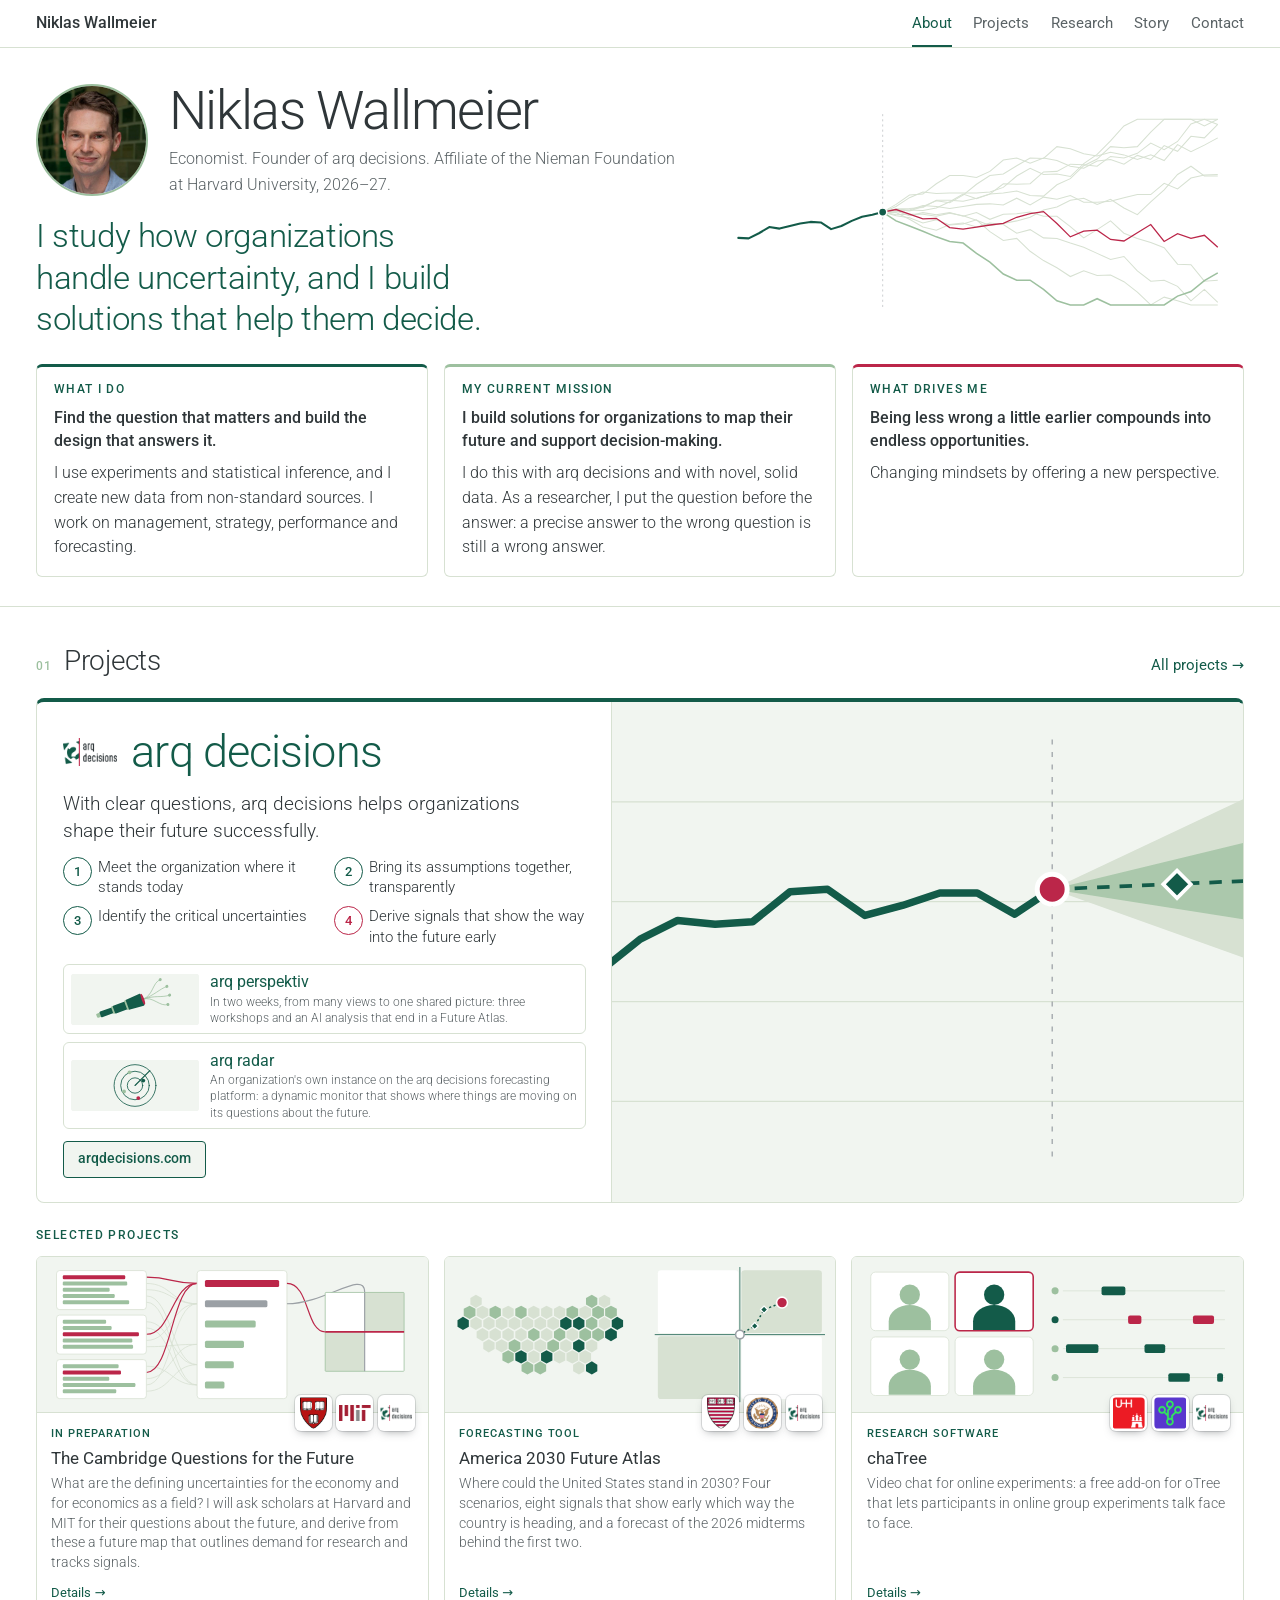
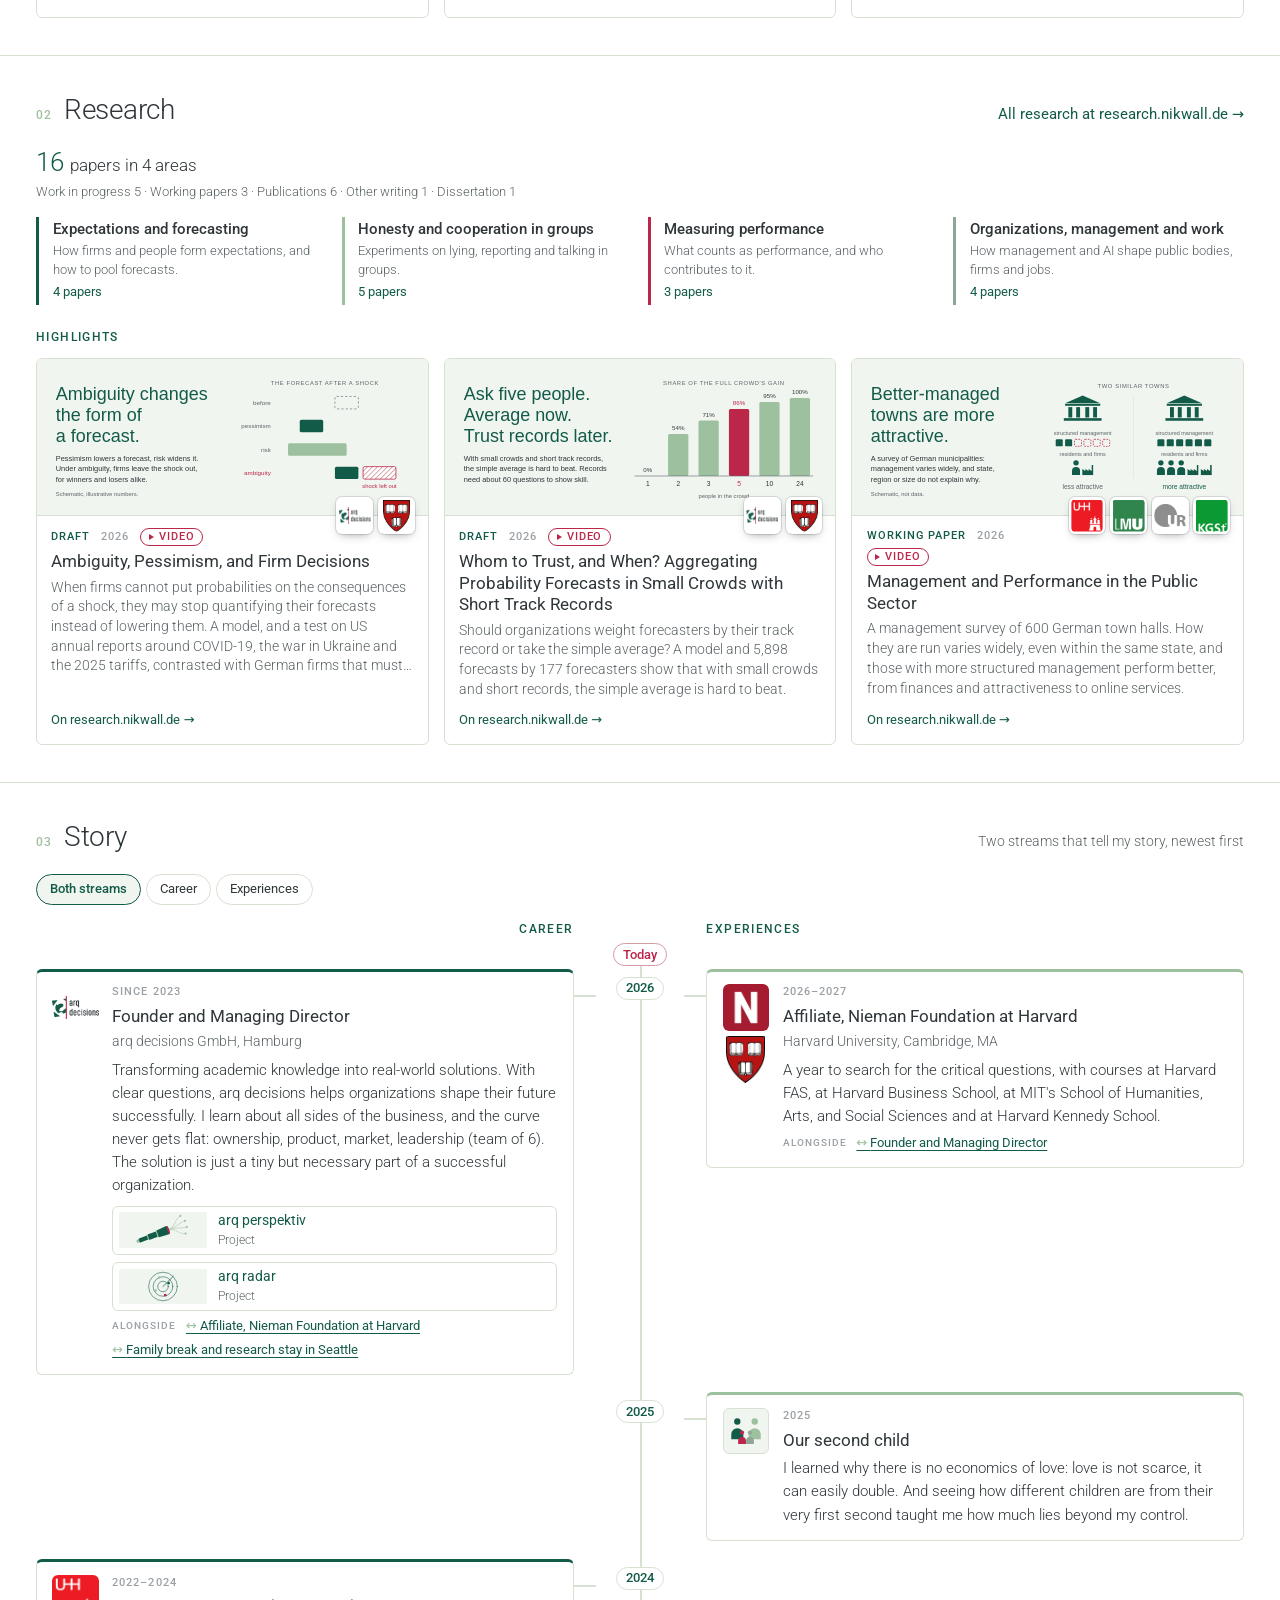
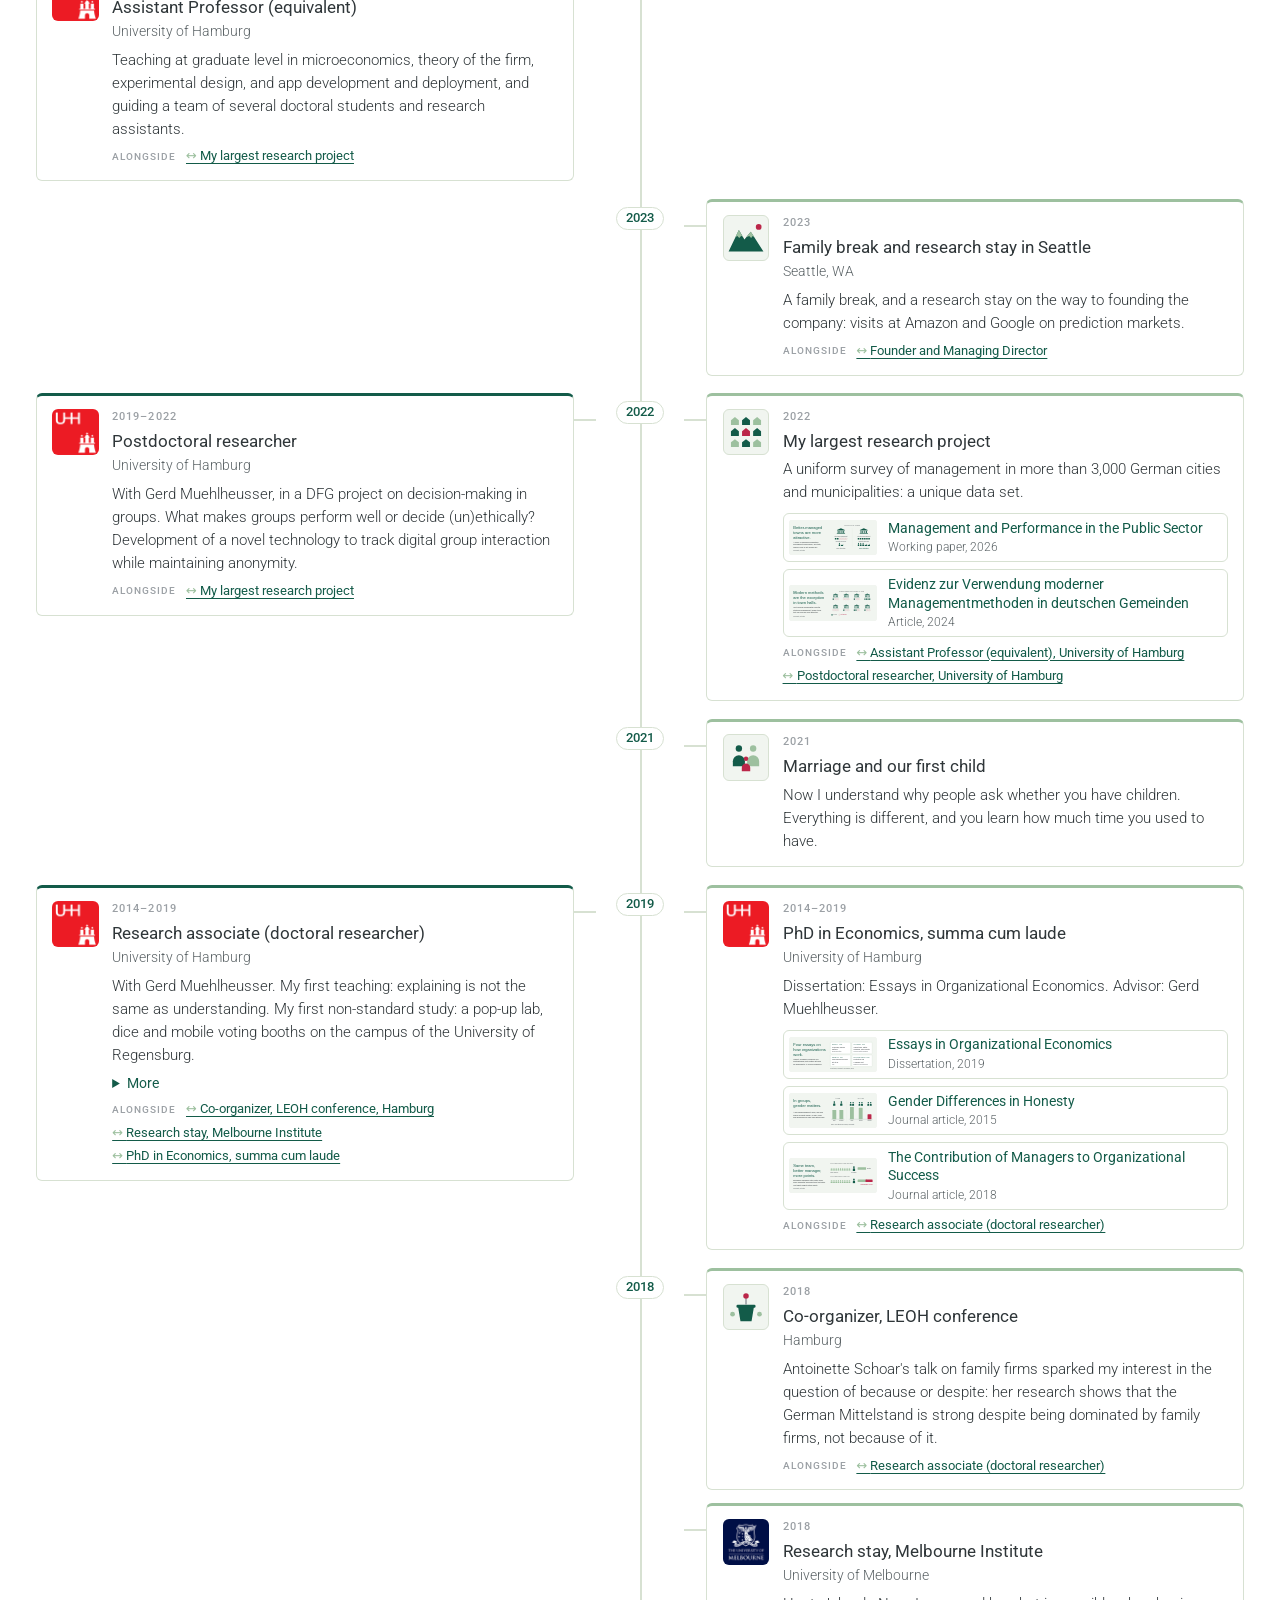
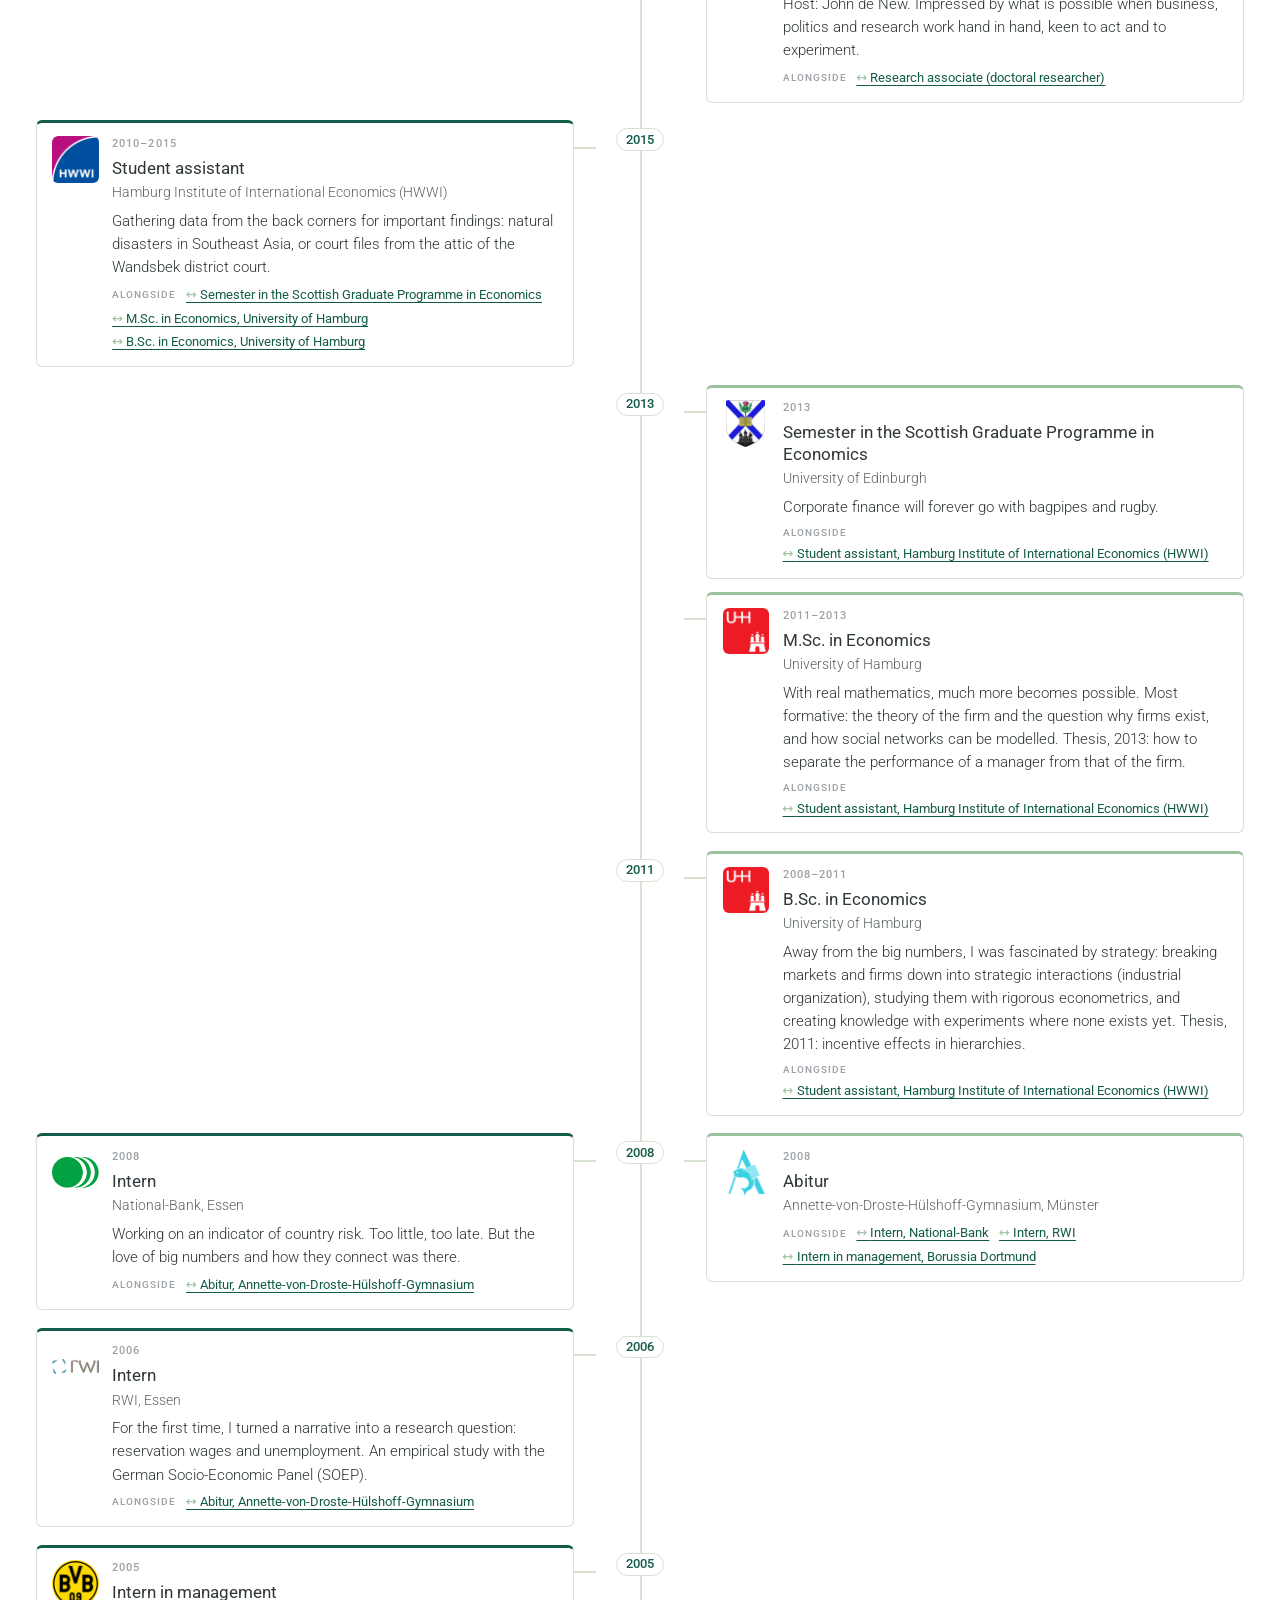
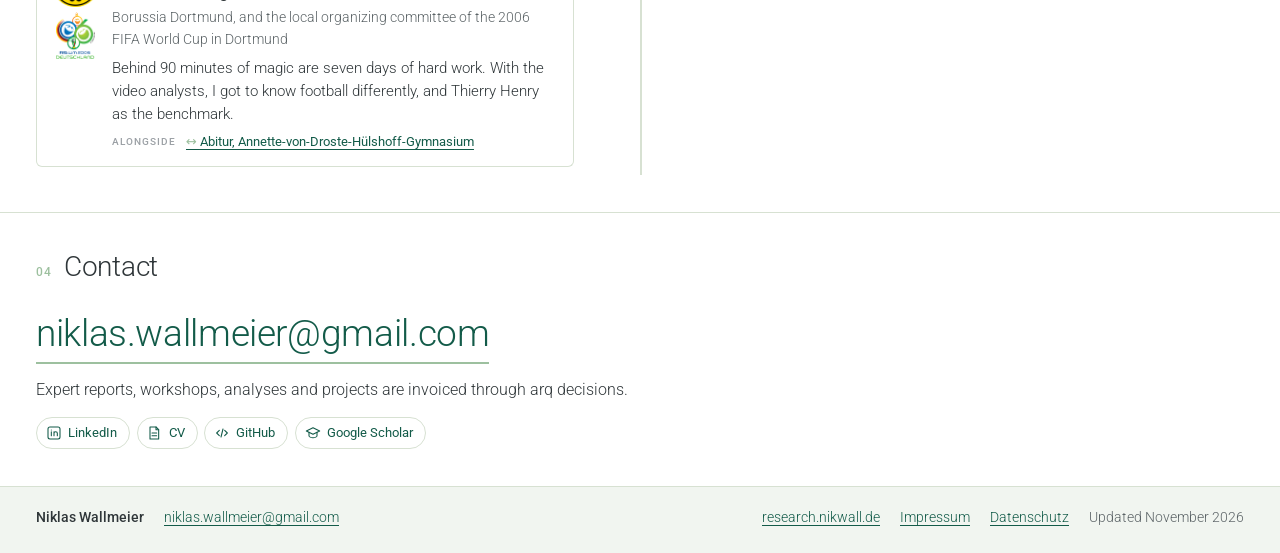
==== commit a44d844b: "nikwall.de: The Cambridge Questions for the Future, new text (final build of website-source 7dd96ba)" ====
--- a/index.html
+++ b/index.html
@@ -48,12 +48,12 @@
   <ol class="cards three">
 <li class="card">
   <a href="projects/cambridge-questions/">
-    <div class="card-vis"><svg class="cover" viewBox="0 0 1000 400" preserveAspectRatio="xMidYMid slice" aria-hidden="true"><rect width="1000" height="400" fill="#f1f5f0"/><path d="M280 69 C345 69 345 121 410 121" fill="none" stroke="#d7e1d2" stroke-width="2"/><path d="M280 85 C345 85 345 121 410 121" fill="none" stroke="#d7e1d2" stroke-width="2"/><path d="M280 101 C345 101 345 277 410 277" fill="none" stroke="#d7e1d2" stroke-width="2"/><path d="M280 117 C345 117 345 329 410 329" fill="none" stroke="#d7e1d2" stroke-width="2"/><path d="M280 167 C345 167 345 277 410 277" fill="none" stroke="#d7e1d2" stroke-width="2"/><path d="M280 183 C345 183 345 329 410 329" fill="none" stroke="#d7e1d2" stroke-width="2"/><path d="M280 215 C345 215 345 121 410 121" fill="none" stroke="#d7e1d2" stroke-width="2"/><path d="M280 231 C345 231 345 225 410 225" fill="none" stroke="#d7e1d2" stroke-width="2"/><path d="M280 281 C345 281 345 329 410 329" fill="none" stroke="#d7e1d2" stroke-width="2"/><path d="M280 313 C345 313 345 225 410 225" fill="none" stroke="#d7e1d2" stroke-width="2"/><path d="M280 329 C345 329 345 121 410 121" fill="none" stroke="#d7e1d2" stroke-width="2"/><path d="M280 345 C345 345 345 277 410 277" fill="none" stroke="#d7e1d2" stroke-width="2"/><path d="M280 53 C345 53 345 69 410 69" fill="none" stroke="#bb2649" stroke-width="3"/><path d="M280 199 C345 199 345 69 410 69" fill="none" stroke="#bb2649" stroke-width="3"/><path d="M280 297 C345 297 345 69 410 69" fill="none" stroke="#bb2649" stroke-width="3"/><rect x="50" y="36" width="230" height="100" rx="8" fill="#ffffff" stroke="#d7e1d2" stroke-width="2"/><rect x="66" y="48" width="160" height="10" rx="3" fill="#bb2649"/><rect x="66" y="64" width="165" height="10" rx="3" fill="#9dc09f"/><rect x="66" y="80" width="120" height="10" rx="3" fill="#9dc09f"/><rect x="66" y="96" width="133" height="10" rx="3" fill="#9dc09f"/><rect x="66" y="112" width="170" height="10" rx="3" fill="#9dc09f"/><rect x="50" y="150" width="230" height="100" rx="8" fill="#ffffff" stroke="#d7e1d2" stroke-width="2"/><rect x="66" y="162" width="111" height="10" rx="3" fill="#9dc09f"/><rect x="66" y="178" width="125" height="10" rx="3" fill="#9dc09f"/><rect x="66" y="194" width="195" height="10" rx="3" fill="#bb2649"/><rect x="66" y="210" width="178" height="10" rx="3" fill="#9dc09f"/><rect x="66" y="226" width="180" height="10" rx="3" fill="#9dc09f"/><rect x="50" y="264" width="230" height="100" rx="8" fill="#ffffff" stroke="#d7e1d2" stroke-width="2"/><rect x="66" y="276" width="143" height="10" rx="3" fill="#9dc09f"/><rect x="66" y="292" width="149" height="10" rx="3" fill="#bb2649"/><rect x="66" y="308" width="119" height="10" rx="3" fill="#9dc09f"/><rect x="66" y="324" width="186" height="10" rx="3" fill="#9dc09f"/><rect x="66" y="340" width="137" height="10" rx="3" fill="#9dc09f"/><rect x="410" y="36" width="230" height="328" rx="8" fill="#ffffff" stroke="#d7e1d2" stroke-width="2"/><rect x="430" y="60" width="190" height="18" rx="4" fill="#bb2649"/><rect x="430" y="112" width="160" height="18" rx="4" fill="#9ba0a5"/><rect x="430" y="164" width="130" height="18" rx="4" fill="#9dc09f"/><rect x="430" y="216" width="100" height="18" rx="4" fill="#9dc09f"/><rect x="430" y="268" width="74" height="18" rx="4" fill="#9dc09f"/><rect x="430" y="320" width="50" height="18" rx="4" fill="#9dc09f"/><path d="M640 69 C698 69 688 193 738 193" fill="none" stroke="#bb2649" stroke-width="3"/><path d="M640 121 C738 121 839 32 839 92" fill="none" stroke="#9ba0a5" stroke-width="3"/><rect x="752" y="106" width="202" height="202" rx="6" fill="#f1f5f0" stroke="#9dc09f" stroke-width="2"/><rect x="738" y="92" width="101" height="101" fill="#ffffff"/><rect x="839" y="92" width="101" height="101" fill="#d7e1d2"/><rect x="738" y="193" width="101" height="101" fill="#d7e1d2"/><rect x="839" y="193" width="101" height="101" fill="#ffffff"/><rect x="738" y="92" width="202" height="202" rx="2" fill="none" stroke="#9dc09f" stroke-width="2"/><line x1="839" y1="92" x2="839" y2="294" stroke="#9ba0a5" stroke-width="3"/><line x1="738" y1="193" x2="940" y2="193" stroke="#bb2649" stroke-width="4"/></svg></div>
+    <div class="card-vis"><svg class="cover" viewBox="0 0 1000 400" preserveAspectRatio="xMidYMid slice" aria-hidden="true"><rect width="1000" height="400" fill="#f1f5f0"/><path d="M280 69 C345 69 345 121 410 121" fill="none" stroke="#d7e1d2" stroke-width="2"/><path d="M280 85 C345 85 345 121 410 121" fill="none" stroke="#d7e1d2" stroke-width="2"/><path d="M280 101 C345 101 345 277 410 277" fill="none" stroke="#d7e1d2" stroke-width="2"/><path d="M280 117 C345 117 345 329 410 329" fill="none" stroke="#d7e1d2" stroke-width="2"/><path d="M280 167 C345 167 345 277 410 277" fill="none" stroke="#d7e1d2" stroke-width="2"/><path d="M280 183 C345 183 345 329 410 329" fill="none" stroke="#d7e1d2" stroke-width="2"/><path d="M280 215 C345 215 345 121 410 121" fill="none" stroke="#d7e1d2" stroke-width="2"/><path d="M280 231 C345 231 345 225 410 225" fill="none" stroke="#d7e1d2" stroke-width="2"/><path d="M280 281 C345 281 345 329 410 329" fill="none" stroke="#d7e1d2" stroke-width="2"/><path d="M280 313 C345 313 345 225 410 225" fill="none" stroke="#d7e1d2" stroke-width="2"/><path d="M280 329 C345 329 345 121 410 121" fill="none" stroke="#d7e1d2" stroke-width="2"/><path d="M280 345 C345 345 345 277 410 277" fill="none" stroke="#d7e1d2" stroke-width="2"/><path d="M280 53 C345 53 345 69 410 69" fill="none" stroke="#bb2649" stroke-width="3"/><path d="M280 199 C345 199 345 69 410 69" fill="none" stroke="#bb2649" stroke-width="3"/><path d="M280 297 C345 297 345 69 410 69" fill="none" stroke="#bb2649" stroke-width="3"/><rect x="50" y="36" width="230" height="100" rx="8" fill="#ffffff" stroke="#d7e1d2" stroke-width="2"/><rect x="66" y="48" width="160" height="10" rx="3" fill="#bb2649"/><rect x="66" y="64" width="165" height="10" rx="3" fill="#9dc09f"/><rect x="66" y="80" width="120" height="10" rx="3" fill="#9dc09f"/><rect x="66" y="96" width="133" height="10" rx="3" fill="#9dc09f"/><rect x="66" y="112" width="170" height="10" rx="3" fill="#9dc09f"/><rect x="50" y="150" width="230" height="100" rx="8" fill="#ffffff" stroke="#d7e1d2" stroke-width="2"/><rect x="66" y="162" width="111" height="10" rx="3" fill="#9dc09f"/><rect x="66" y="178" width="125" height="10" rx="3" fill="#9dc09f"/><rect x="66" y="194" width="195" height="10" rx="3" fill="#bb2649"/><rect x="66" y="210" width="178" height="10" rx="3" fill="#9dc09f"/><rect x="66" y="226" width="180" height="10" rx="3" fill="#9dc09f"/><rect x="50" y="264" width="230" height="100" rx="8" fill="#ffffff" stroke="#d7e1d2" stroke-width="2"/><rect x="66" y="276" width="143" height="10" rx="3" fill="#9dc09f"/><rect x="66" y="292" width="149" height="10" rx="3" fill="#bb2649"/><rect x="66" y="308" width="119" height="10" rx="3" fill="#9dc09f"/><rect x="66" y="324" width="186" height="10" rx="3" fill="#9dc09f"/><rect x="66" y="340" width="137" height="10" rx="3" fill="#9dc09f"/><rect x="410" y="36" width="230" height="328" rx="8" fill="#ffffff" stroke="#d7e1d2" stroke-width="2"/><rect x="430" y="60" width="190" height="18" rx="4" fill="#bb2649"/><rect x="430" y="112" width="160" height="18" rx="4" fill="#9ba0a5"/><rect x="430" y="164" width="130" height="18" rx="4" fill="#9dc09f"/><rect x="430" y="216" width="100" height="18" rx="4" fill="#9dc09f"/><rect x="430" y="268" width="74" height="18" rx="4" fill="#9dc09f"/><rect x="430" y="320" width="50" height="18" rx="4" fill="#9dc09f"/><path d="M640 69 C698 69 688 193 738 193" fill="none" stroke="#bb2649" stroke-width="3"/><path d="M640 121 C738 121 839 32 839 92" fill="none" stroke="#9ba0a5" stroke-width="3"/><rect x="738" y="92" width="101" height="101" fill="#ffffff"/><rect x="839" y="92" width="101" height="101" fill="#d7e1d2"/><rect x="738" y="193" width="101" height="101" fill="#d7e1d2"/><rect x="839" y="193" width="101" height="101" fill="#ffffff"/><rect x="738" y="92" width="202" height="202" rx="2" fill="none" stroke="#9dc09f" stroke-width="2"/><line x1="839" y1="92" x2="839" y2="294" stroke="#9ba0a5" stroke-width="3"/><line x1="738" y1="193" x2="940" y2="193" stroke="#bb2649" stroke-width="4"/></svg></div>
     <div class="card-body has-marks" style="--marks:3">
       <span class="pmarks"><img class="logo" src="media/logos/harvard.png" alt="Harvard University" title="Harvard University"><img class="logo" src="media/logos/mit.png" alt="Massachusetts Institute of Technology" title="Massachusetts Institute of Technology"><img class="logo" src="media/logos/arq.png" alt="arq decisions" title="arq decisions"></span>
       <p class="kicker"><span>In preparation</span></p>
-      <h3>The Cambridge Questions</h3>
-      <p class="sum">What are the most crucial open questions for the economy and for economics as a field? I will ask scholars at Harvard and MIT for five uncertainties each, and from these lists one shared set of questions takes shape.</p>
+      <h3>The Cambridge Questions for the Future</h3>
+      <p class="sum">What are the defining uncertainties for the economy and for economics as a field? I will ask scholars at Harvard and MIT for their questions about the future, and derive from these a future map that outlines demand for research and tracks signals.</p>
       <span class="go">Details</span>
     </div>
   </a>
--- a/style.css
+++ b/style.css
@@ -124,7 +124,7 @@
 .card h3 { font-size: 1.05rem; font-weight: 400; line-height: 1.28; }
 .card a:hover h3 { color: var(--green); }
 .card .sum { font-size: 0.85rem; line-height: 1.45; color: var(--muted); }
-.cards.three .sum { display: -webkit-box; -webkit-line-clamp: 4; line-clamp: 4; -webkit-box-orient: vertical; overflow: hidden; }
+.cards.three .sum { display: -webkit-box; -webkit-line-clamp: 5; line-clamp: 5; -webkit-box-orient: vertical; overflow: hidden; }
 /* project marks: top right of the card text, just touching the picture, like the journal covers */
 .card-body.has-marks { position: relative; }
 .card-body.has-marks > .kicker { padding-right: calc(var(--marks, 3) * 2.6rem); min-height: 1.1rem; }
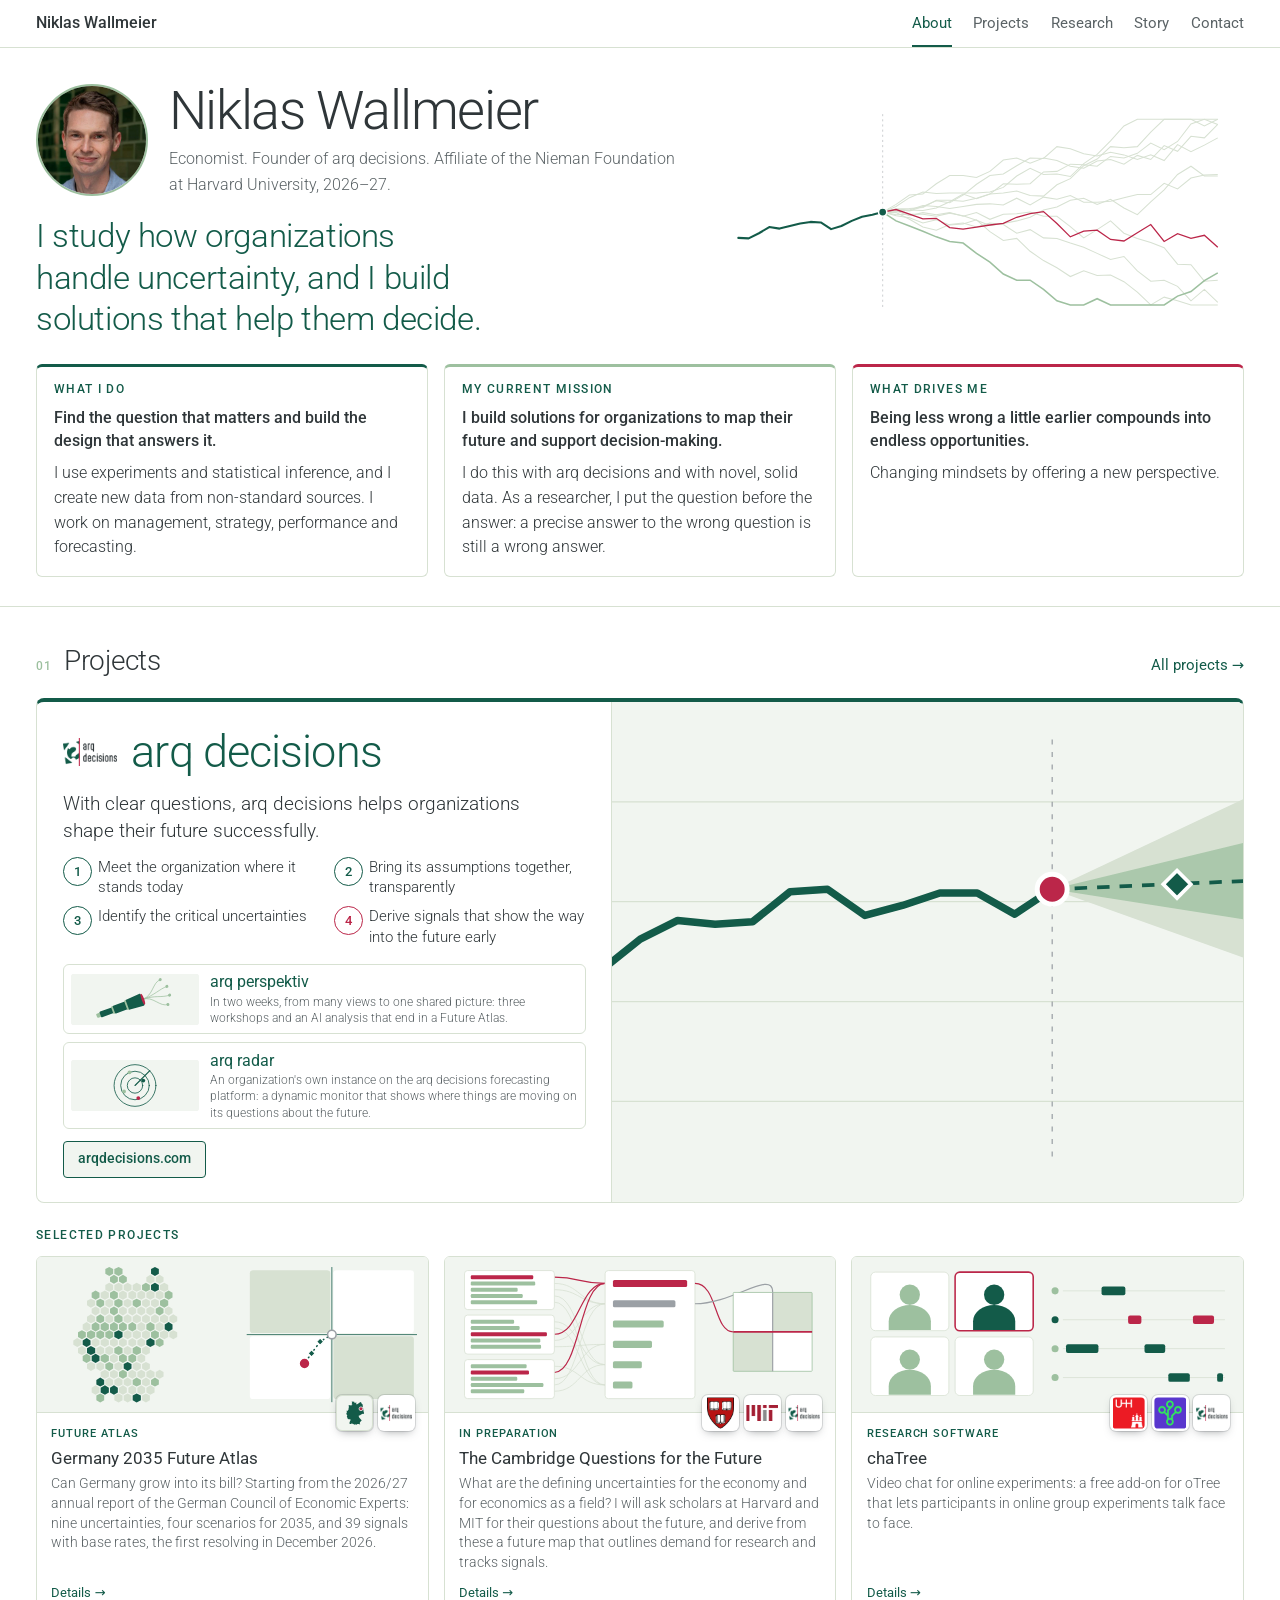
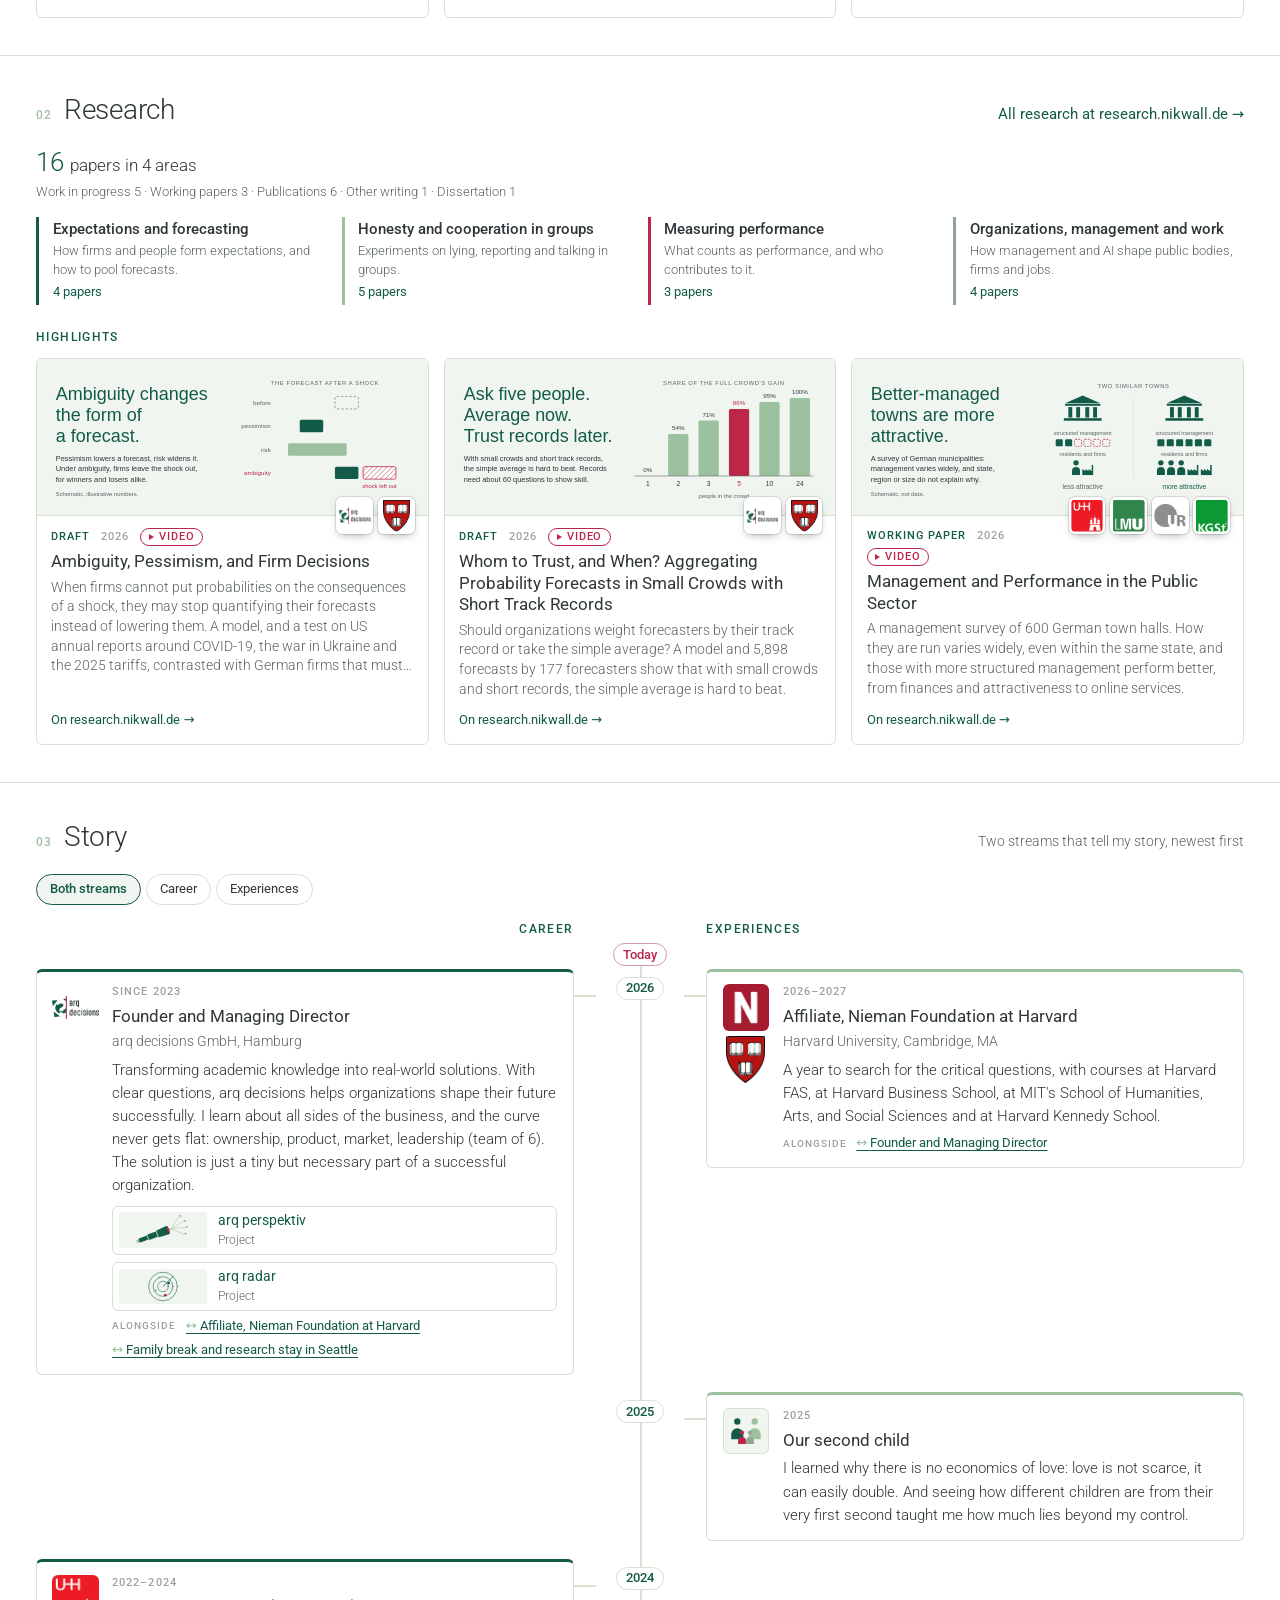
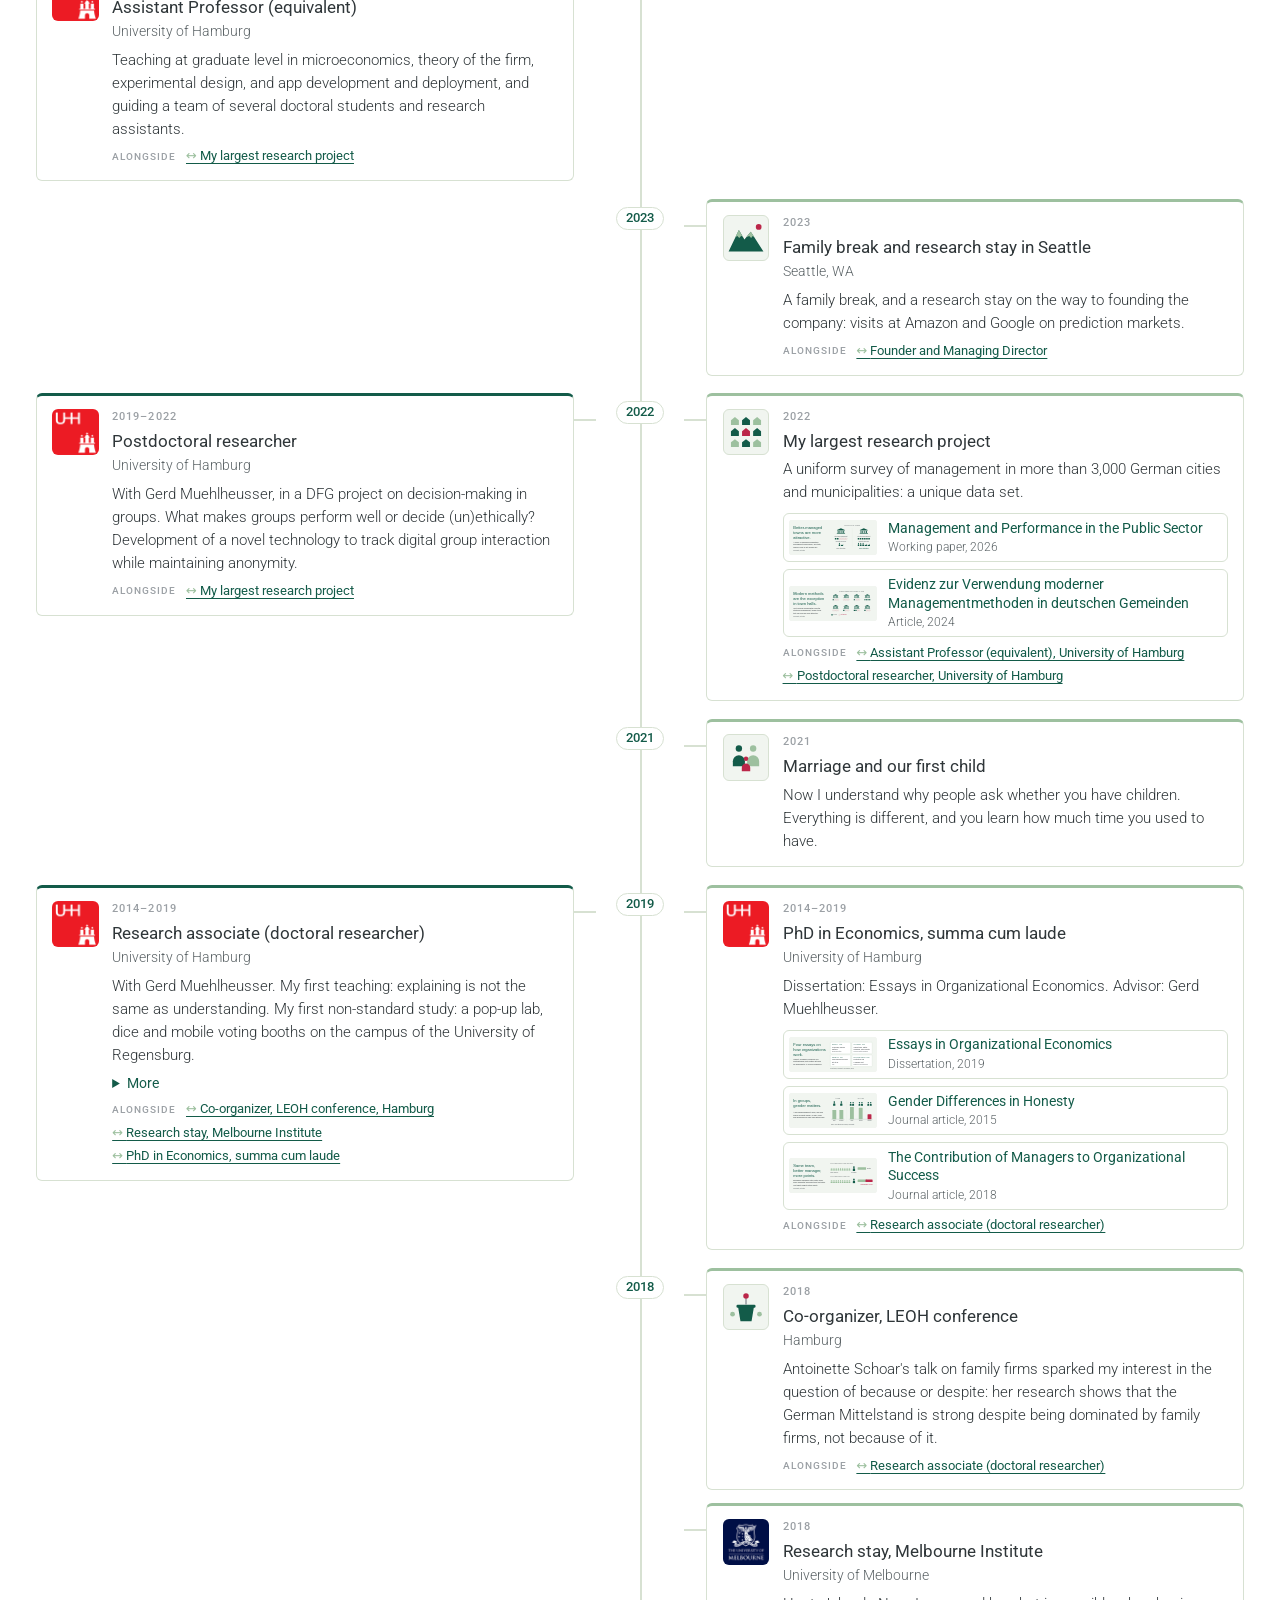
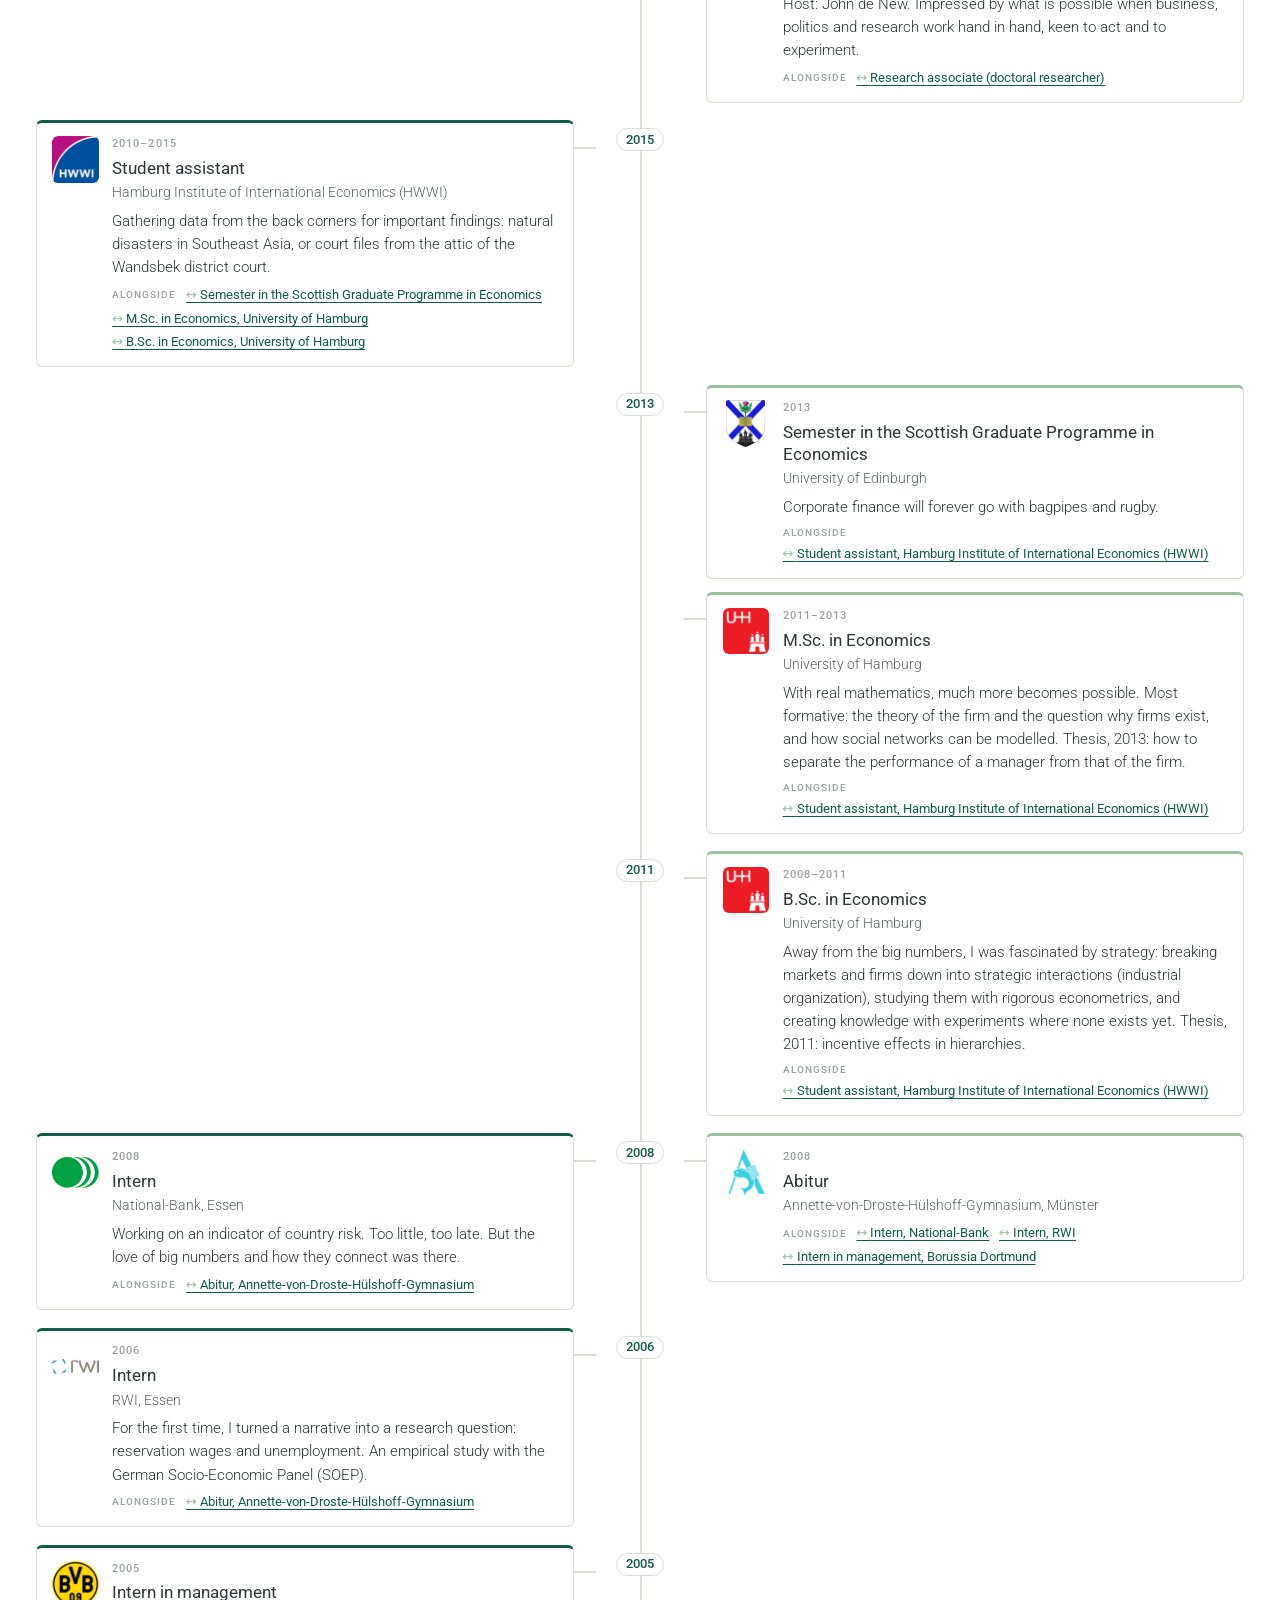
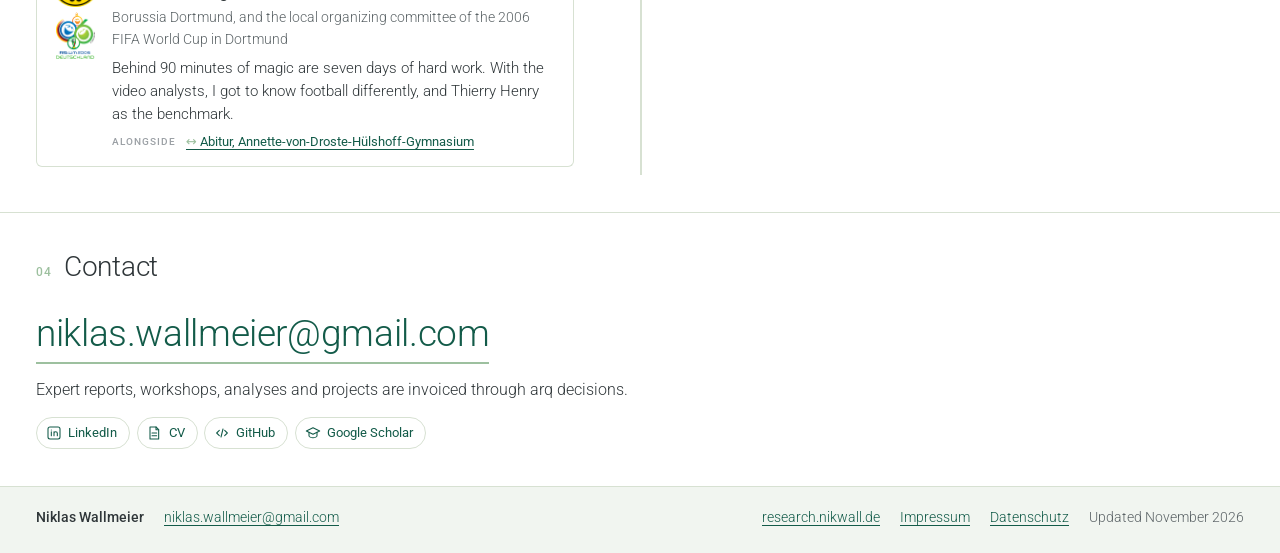
==== commit 200a47c6: "nikwall.de: Germany 2035 Future Atlas (final build of website-source b2abfd8) Co-Authored-By: Claude" ====
--- a/index.html
+++ b/index.html
@@ -12,6 +12,7 @@
 <meta property="og:type" content="website">
 <link rel="icon" href="data:image/svg+xml,%3Csvg xmlns='http://www.w3.org/2000/svg' viewBox='0 0 64 64'%3E%3Crect width='64' height='64' rx='10' fill='%23135b49'/%3E%3Ccircle cx='22' cy='32' r='7' fill='%239dc09f'/%3E%3Ccircle cx='42' cy='32' r='7' fill='%23bb2649'/%3E%3C/svg%3E">
 <link rel="stylesheet" href="fonts/fonts.css">
+<script data-goatcounter="https://nikwall.goatcounter.com/count" async src="https://gc.zgo.at/count.js"></script>
 <link rel="stylesheet" href="style.css">
 <script type="application/ld+json">{"@context": "https://schema.org", "@type": "Person", "name": "Niklas Wallmeier", "jobTitle": "Economist", "url": "https://nikwall.de/", "email": "mailto:niklas.wallmeier@gmail.com", "worksFor": {"@type": "Organization", "name": "arq decisions"}, "affiliation": {"@type": "Organization", "name": "Nieman Foundation at Harvard University"}, "alumniOf": {"@type": "CollegeOrUniversity", "name": "University of Hamburg"}, "sameAs": ["https://scholar.google.com/citations?user=21rIIOwAAAAJ", "https://orcid.org/0000-0002-2346-1702", "https://ideas.repec.org/f/pwa904.html", "https://github.com/nikwall", "https://www.linkedin.com/in/niklas-wallmeier", "https://research.nikwall.de/"]}</script>
 </head>
@@ -47,6 +48,18 @@
   <h3 class="sub">Selected projects</h3>
   <ol class="cards three">
 <li class="card">
+  <a href="projects/germany-2035-future-atlas/">
+    <div class="card-vis"><svg class="cover" viewBox="0 0 1000 400" preserveAspectRatio="xMidYMid slice" aria-hidden="true"><rect width="1000" height="400" fill="#f1f5f0"/><polygon points="195,44 185,50 175,44 175,32 185,27 195,32" fill="#9dc09f"/><polygon points="219,44 209,50 198,44 198,32 209,27 219,32" fill="#9dc09f"/><polygon points="312,44 302,50 292,44 292,32 302,27 312,32" fill="#135b49"/><polygon points="207,64 197,70 187,64 187,53 197,47 207,53" fill="#9dc09f"/><polygon points="230,64 220,70 210,64 210,53 220,47 230,53" fill="#9dc09f"/><polygon points="301,64 290,70 280,64 280,53 290,47 301,53" fill="#d7e1d2"/><polygon points="324,64 314,70 304,64 304,53 314,47 324,53" fill="#d7e1d2"/><polygon points="195,85 185,90 175,85 175,73 185,67 195,73" fill="#d7e1d2"/><polygon points="219,85 209,90 198,85 198,73 209,67 219,73" fill="#d7e1d2"/><polygon points="242,85 232,90 222,85 222,73 232,67 242,73" fill="#d7e1d2"/><polygon points="266,85 255,90 245,85 245,73 255,67 266,73" fill="#d7e1d2"/><polygon points="289,85 279,90 269,85 269,73 279,67 289,73" fill="#9dc09f"/><polygon points="312,85 302,90 292,85 292,73 302,67 312,73" fill="#135b49"/><polygon points="336,85 326,90 315,85 315,73 326,67 336,73" fill="#d7e1d2"/><polygon points="160,105 150,111 140,105 140,93 150,87 160,93" fill="#9dc09f"/><polygon points="184,105 174,111 163,105 163,93 174,87 184,93" fill="#d7e1d2"/><polygon points="207,105 197,111 187,105 187,93 197,87 207,93" fill="#9dc09f"/><polygon points="230,105 220,111 210,105 210,93 220,87 230,93" fill="#d7e1d2"/><polygon points="254,105 244,111 234,105 234,93 244,87 254,93" fill="#d7e1d2"/><polygon points="277,105 267,111 257,105 257,93 267,87 277,93" fill="#d7e1d2"/><polygon points="301,105 290,111 280,105 280,93 290,87 301,93" fill="#d7e1d2"/><polygon points="324,105 314,111 304,105 304,93 314,87 324,93" fill="#d7e1d2"/><polygon points="347,105 337,111 327,105 327,93 337,87 347,93" fill="#9dc09f"/><polygon points="149,125 138,131 128,125 128,113 138,108 149,113" fill="#d7e1d2"/><polygon points="172,125 162,131 152,125 152,113 162,108 172,113" fill="#9dc09f"/><polygon points="195,125 185,131 175,125 175,113 185,108 195,113" fill="#d7e1d2"/><polygon points="219,125 209,131 198,125 198,113 209,108 219,113" fill="#9dc09f"/><polygon points="242,125 232,131 222,125 222,113 232,108 242,113" fill="#d7e1d2"/><polygon points="266,125 255,131 245,125 245,113 255,108 266,113" fill="#9dc09f"/><polygon points="289,125 279,131 269,125 269,113 279,108 289,113" fill="#d7e1d2"/><polygon points="312,125 302,131 292,125 292,113 302,108 312,113" fill="#d7e1d2"/><polygon points="336,125 326,131 315,125 315,113 326,108 336,113" fill="#9dc09f"/><polygon points="160,145 150,151 140,145 140,134 150,128 160,134" fill="#d7e1d2"/><polygon points="184,145 174,151 163,145 163,134 174,128 184,134" fill="#d7e1d2"/><polygon points="207,145 197,151 187,145 187,134 197,128 207,134" fill="#9dc09f"/><polygon points="230,145 220,151 210,145 210,134 220,128 230,134" fill="#d7e1d2"/><polygon points="254,145 244,151 234,145 234,134 244,128 254,134" fill="#d7e1d2"/><polygon points="277,145 267,151 257,145 257,134 267,128 277,134" fill="#d7e1d2"/><polygon points="301,145 290,151 280,145 280,134 290,128 301,134" fill="#d7e1d2"/><polygon points="324,145 314,151 304,145 304,134 314,128 324,134" fill="#9dc09f"/><polygon points="347,145 337,151 327,145 327,134 337,128 347,134" fill="#d7e1d2"/><polygon points="149,166 138,171 128,166 128,154 138,148 149,154" fill="#d7e1d2"/><polygon points="172,166 162,171 152,166 152,154 162,148 172,154" fill="#9dc09f"/><polygon points="195,166 185,171 175,166 175,154 185,148 195,154" fill="#d7e1d2"/><polygon points="219,166 209,171 198,166 198,154 209,148 219,154" fill="#9dc09f"/><polygon points="242,166 232,171 222,166 222,154 232,148 242,154" fill="#d7e1d2"/><polygon points="266,166 255,171 245,166 245,154 255,148 266,154" fill="#d7e1d2"/><polygon points="289,166 279,171 269,166 269,154 279,148 289,154" fill="#d7e1d2"/><polygon points="312,166 302,171 292,166 292,154 302,148 312,154" fill="#d7e1d2"/><polygon points="336,166 326,171 315,166 315,154 326,148 336,154" fill="#d7e1d2"/><polygon points="359,166 349,171 339,166 339,154 349,148 359,154" fill="#d7e1d2"/><polygon points="137,186 127,192 117,186 117,174 127,168 137,174" fill="#d7e1d2"/><polygon points="160,186 150,192 140,186 140,174 150,168 160,174" fill="#9dc09f"/><polygon points="184,186 174,192 163,186 163,174 174,168 184,174" fill="#9dc09f"/><polygon points="207,186 197,192 187,186 187,174 197,168 207,174" fill="#9dc09f"/><polygon points="230,186 220,192 210,186 210,174 220,168 230,174" fill="#9dc09f"/><polygon points="254,186 244,192 234,186 234,174 244,168 254,174" fill="#9dc09f"/><polygon points="277,186 267,192 257,186 257,174 267,168 277,174" fill="#d7e1d2"/><polygon points="301,186 290,192 280,186 280,174 290,168 301,174" fill="#9dc09f"/><polygon points="324,186 314,192 304,186 304,174 314,168 324,174" fill="#d7e1d2"/><polygon points="347,186 337,192 327,186 327,174 337,168 347,174" fill="#135b49"/><polygon points="125,206 115,212 105,206 105,194 115,189 125,194" fill="#9dc09f"/><polygon points="149,206 138,212 128,206 128,194 138,189 149,194" fill="#9dc09f"/><polygon points="172,206 162,212 152,206 152,194 162,189 172,194" fill="#9dc09f"/><polygon points="195,206 185,212 175,206 175,194 185,189 195,194" fill="#9dc09f"/><polygon points="219,206 209,212 198,206 198,194 209,189 219,194" fill="#135b49"/><polygon points="242,206 232,212 222,206 222,194 232,189 242,194" fill="#d7e1d2"/><polygon points="266,206 255,212 245,206 245,194 255,189 266,194" fill="#d7e1d2"/><polygon points="289,206 279,212 269,206 269,194 279,189 289,194" fill="#d7e1d2"/><polygon points="312,206 302,212 292,206 292,194 302,189 312,194" fill="#9dc09f"/><polygon points="336,206 326,212 315,206 315,194 326,189 336,194" fill="#d7e1d2"/><polygon points="359,206 349,212 339,206 339,194 349,189 359,194" fill="#d7e1d2"/><polygon points="114,226 103,232 93,226 93,215 103,209 114,215" fill="#d7e1d2"/><polygon points="137,226 127,232 117,226 117,215 127,209 137,215" fill="#135b49"/><polygon points="160,226 150,232 140,226 140,215 150,209 160,215" fill="#d7e1d2"/><polygon points="184,226 174,232 163,226 163,215 174,209 184,215" fill="#d7e1d2"/><polygon points="207,226 197,232 187,226 187,215 197,209 207,215" fill="#d7e1d2"/><polygon points="230,226 220,232 210,226 210,215 220,209 230,215" fill="#d7e1d2"/><polygon points="254,226 244,232 234,226 234,215 244,209 254,215" fill="#d7e1d2"/><polygon points="277,226 267,232 257,226 257,215 267,209 277,215" fill="#d7e1d2"/><polygon points="301,226 290,232 280,226 280,215 290,209 301,215" fill="#135b49"/><polygon points="324,226 314,232 304,226 304,215 314,209 324,215" fill="#9dc09f"/><polygon points="125,247 115,252 105,247 105,235 115,229 125,235" fill="#d7e1d2"/><polygon points="149,247 138,252 128,247 128,235 138,229 149,235" fill="#135b49"/><polygon points="172,247 162,252 152,247 152,235 162,229 172,235" fill="#d7e1d2"/><polygon points="195,247 185,252 175,247 175,235 185,229 195,235" fill="#d7e1d2"/><polygon points="219,247 209,252 198,247 198,235 209,229 219,235" fill="#9dc09f"/><polygon points="242,247 232,252 222,247 222,235 232,229 242,235" fill="#d7e1d2"/><polygon points="266,247 255,252 245,247 245,235 255,229 266,235" fill="#9dc09f"/><polygon points="289,247 279,252 269,247 269,235 279,229 289,235" fill="#d7e1d2"/><polygon points="137,267 127,273 117,267 117,255 127,249 137,255" fill="#9dc09f"/><polygon points="160,267 150,273 140,267 140,255 150,249 160,255" fill="#135b49"/><polygon points="184,267 174,273 163,267 163,255 174,249 184,255" fill="#9dc09f"/><polygon points="207,267 197,273 187,267 187,255 197,249 207,255" fill="#d7e1d2"/><polygon points="230,267 220,273 210,267 210,255 220,249 230,255" fill="#9dc09f"/><polygon points="254,267 244,273 234,267 234,255 244,249 254,255" fill="#9dc09f"/><polygon points="277,267 267,273 257,267 257,255 267,249 277,255" fill="#d7e1d2"/><polygon points="149,287 138,293 128,287 128,275 138,270 149,275" fill="#d7e1d2"/><polygon points="172,287 162,293 152,287 152,275 162,270 172,275" fill="#d7e1d2"/><polygon points="195,287 185,293 175,287 175,275 185,270 195,275" fill="#9dc09f"/><polygon points="219,287 209,293 198,287 198,275 209,270 219,275" fill="#d7e1d2"/><polygon points="242,287 232,293 222,287 222,275 232,270 242,275" fill="#135b49"/><polygon points="266,287 255,293 245,287 245,275 255,270 266,275" fill="#d7e1d2"/><polygon points="289,287 279,293 269,287 269,275 279,270 289,275" fill="#d7e1d2"/><polygon points="184,307 174,313 163,307 163,296 174,290 184,296" fill="#d7e1d2"/><polygon points="207,307 197,313 187,307 187,296 197,290 207,296" fill="#d7e1d2"/><polygon points="230,307 220,313 210,307 210,296 220,290 230,296" fill="#9dc09f"/><polygon points="254,307 244,313 234,307 234,296 244,290 254,296" fill="#d7e1d2"/><polygon points="277,307 267,313 257,307 257,296 267,290 277,296" fill="#d7e1d2"/><polygon points="301,307 290,313 280,307 280,296 290,290 301,296" fill="#d7e1d2"/><polygon points="324,307 314,313 304,307 304,296 314,290 324,296" fill="#d7e1d2"/><polygon points="172,328 162,333 152,328 152,316 162,310 172,316" fill="#135b49"/><polygon points="195,328 185,333 175,328 175,316 185,310 195,316" fill="#d7e1d2"/><polygon points="219,328 209,333 198,328 198,316 209,310 219,316" fill="#d7e1d2"/><polygon points="242,328 232,333 222,328 222,316 232,310 242,316" fill="#d7e1d2"/><polygon points="266,328 255,333 245,328 245,316 255,310 266,316" fill="#9dc09f"/><polygon points="289,328 279,333 269,328 269,316 279,310 289,316" fill="#d7e1d2"/><polygon points="312,328 302,333 292,328 292,316 302,310 312,316" fill="#9dc09f"/><polygon points="160,348 150,354 140,348 140,336 150,330 160,336" fill="#d7e1d2"/><polygon points="184,348 174,354 163,348 163,336 174,330 184,336" fill="#135b49"/><polygon points="207,348 197,354 187,348 187,336 197,330 207,336" fill="#135b49"/><polygon points="230,348 220,354 210,348 210,336 220,330 230,336" fill="#d7e1d2"/><polygon points="254,348 244,354 234,348 234,336 244,330 254,336" fill="#d7e1d2"/><polygon points="277,348 267,354 257,348 257,336 267,330 277,336" fill="#d7e1d2"/><polygon points="301,348 290,354 280,348 280,336 290,330 301,336" fill="#d7e1d2"/><polygon points="172,368 162,374 152,368 152,356 162,351 172,356" fill="#9dc09f"/><polygon points="219,368 209,374 198,368 198,356 209,351 219,356" fill="#d7e1d2"/><polygon points="242,368 232,374 222,368 222,356 232,351 242,356" fill="#d7e1d2"/><polygon points="266,368 255,374 245,368 245,356 255,351 266,356" fill="#135b49"/><polygon points="289,368 279,374 269,368 269,356 279,351 289,356" fill="#d7e1d2"/><rect x="545" y="35" width="206" height="161" rx="8" fill="#d7e1d2"/><rect x="759" y="35" width="206" height="161" rx="8" fill="#ffffff"/><rect x="545" y="204" width="206" height="161" rx="8" fill="#ffffff"/><rect x="759" y="204" width="206" height="161" rx="8" fill="#d7e1d2"/><line x1="537" y1="200" x2="973" y2="200" stroke="#135b49" stroke-width="2"/><line x1="755" y1="27" x2="755" y2="373" stroke="#135b49" stroke-width="2"/><polyline points="755,200 725,218 703,248 685,274" fill="none" stroke="#135b49" stroke-width="4" stroke-dasharray="2 10" stroke-linecap="round"/><path d="M725 209 L734 218 L725 227 L716 218 Z" fill="#135b49" stroke="#ffffff" stroke-width="3"/><path d="M703 239 L712 248 L703 257 L694 248 Z" fill="#135b49" stroke="#ffffff" stroke-width="3"/><circle cx="755" cy="200" r="11" fill="#ffffff" stroke="#9ba0a5" stroke-width="4"/><circle cx="685" cy="274" r="14" fill="#bb2649" stroke="#ffffff" stroke-width="4"/></svg></div>
+    <div class="card-body has-marks" style="--marks:2">
+      <span class="pmarks"><span class="logo icon" role="img" aria-label="Germany" title="Germany"><svg viewBox="0 0 48 48" aria-hidden="true"><polygon points="17.9,4.1 22.4,4.7 23.0,6.7 26.1,6.1 25.5,9.0 27.3,8.8 29.4,7.8 30.8,6.3 33.7,5.2 35.0,8.0 36.4,9.0 36.5,10.3 37.0,12.4 36.2,14.8 37.7,16.1 37.5,17.4 38.0,19.5 38.2,21.6 39.0,23.7 38.3,25.3 36.7,25.0 34.0,26.3 32.2,27.6 29.8,28.1 30.4,31.0 32.1,33.1 33.7,34.7 35.0,36.3 33.9,37.2 32.4,38.9 31.6,40.7 32.4,42.9 29.8,42.3 27.8,42.4 25.8,43.3 24.0,42.5 23.2,44.0 22.4,42.5 21.4,42.6 19.9,42.0 17.9,41.5 16.6,42.3 14.6,42.4 14.4,39.7 15.3,37.0 16.6,35.1 14.6,34.4 12.6,34.2 10.7,32.6 10.5,31.0 9.8,29.2 10.7,28.1 9.8,26.6 9.3,25.8 9.0,24.2 9.7,23.4 10.0,21.9 9.2,20.0 11.6,19.8 12.0,18.7 12.8,17.9 12.8,15.8 13.3,14.0 13.3,12.7 12.6,10.9 15.3,10.2 16.3,11.1 17.6,10.9 18.2,9.4 19.2,9.3 18.7,8.2 17.9,6.9 18.9,6.1 17.9,4.1" fill="#135b49"/><circle cx="33.7" cy="16.5" r="3.2" fill="#bb2649" stroke="#ffffff" stroke-width="1.2"/></svg></span><img class="logo" src="media/logos/arq.png" alt="arq decisions" title="arq decisions"></span>
+      <p class="kicker"><span>Future atlas</span></p>
+      <h3>Germany 2035 Future Atlas</h3>
+      <p class="sum">Can Germany grow into its bill? Starting from the 2026/27 annual report of the German Council of Economic Experts: nine uncertainties, four scenarios for 2035, and 39 signals with base rates, the first resolving in December 2026.</p>
+      <span class="go">Details</span>
+    </div>
+  </a>
+</li>
+<li class="card">
   <a href="projects/cambridge-questions/">
     <div class="card-vis"><svg class="cover" viewBox="0 0 1000 400" preserveAspectRatio="xMidYMid slice" aria-hidden="true"><rect width="1000" height="400" fill="#f1f5f0"/><path d="M280 69 C345 69 345 121 410 121" fill="none" stroke="#d7e1d2" stroke-width="2"/><path d="M280 85 C345 85 345 121 410 121" fill="none" stroke="#d7e1d2" stroke-width="2"/><path d="M280 101 C345 101 345 277 410 277" fill="none" stroke="#d7e1d2" stroke-width="2"/><path d="M280 117 C345 117 345 329 410 329" fill="none" stroke="#d7e1d2" stroke-width="2"/><path d="M280 167 C345 167 345 277 410 277" fill="none" stroke="#d7e1d2" stroke-width="2"/><path d="M280 183 C345 183 345 329 410 329" fill="none" stroke="#d7e1d2" stroke-width="2"/><path d="M280 215 C345 215 345 121 410 121" fill="none" stroke="#d7e1d2" stroke-width="2"/><path d="M280 231 C345 231 345 225 410 225" fill="none" stroke="#d7e1d2" stroke-width="2"/><path d="M280 281 C345 281 345 329 410 329" fill="none" stroke="#d7e1d2" stroke-width="2"/><path d="M280 313 C345 313 345 225 410 225" fill="none" stroke="#d7e1d2" stroke-width="2"/><path d="M280 329 C345 329 345 121 410 121" fill="none" stroke="#d7e1d2" stroke-width="2"/><path d="M280 345 C345 345 345 277 410 277" fill="none" stroke="#d7e1d2" stroke-width="2"/><path d="M280 53 C345 53 345 69 410 69" fill="none" stroke="#bb2649" stroke-width="3"/><path d="M280 199 C345 199 345 69 410 69" fill="none" stroke="#bb2649" stroke-width="3"/><path d="M280 297 C345 297 345 69 410 69" fill="none" stroke="#bb2649" stroke-width="3"/><rect x="50" y="36" width="230" height="100" rx="8" fill="#ffffff" stroke="#d7e1d2" stroke-width="2"/><rect x="66" y="48" width="160" height="10" rx="3" fill="#bb2649"/><rect x="66" y="64" width="165" height="10" rx="3" fill="#9dc09f"/><rect x="66" y="80" width="120" height="10" rx="3" fill="#9dc09f"/><rect x="66" y="96" width="133" height="10" rx="3" fill="#9dc09f"/><rect x="66" y="112" width="170" height="10" rx="3" fill="#9dc09f"/><rect x="50" y="150" width="230" height="100" rx="8" fill="#ffffff" stroke="#d7e1d2" stroke-width="2"/><rect x="66" y="162" width="111" height="10" rx="3" fill="#9dc09f"/><rect x="66" y="178" width="125" height="10" rx="3" fill="#9dc09f"/><rect x="66" y="194" width="195" height="10" rx="3" fill="#bb2649"/><rect x="66" y="210" width="178" height="10" rx="3" fill="#9dc09f"/><rect x="66" y="226" width="180" height="10" rx="3" fill="#9dc09f"/><rect x="50" y="264" width="230" height="100" rx="8" fill="#ffffff" stroke="#d7e1d2" stroke-width="2"/><rect x="66" y="276" width="143" height="10" rx="3" fill="#9dc09f"/><rect x="66" y="292" width="149" height="10" rx="3" fill="#bb2649"/><rect x="66" y="308" width="119" height="10" rx="3" fill="#9dc09f"/><rect x="66" y="324" width="186" height="10" rx="3" fill="#9dc09f"/><rect x="66" y="340" width="137" height="10" rx="3" fill="#9dc09f"/><rect x="410" y="36" width="230" height="328" rx="8" fill="#ffffff" stroke="#d7e1d2" stroke-width="2"/><rect x="430" y="60" width="190" height="18" rx="4" fill="#bb2649"/><rect x="430" y="112" width="160" height="18" rx="4" fill="#9ba0a5"/><rect x="430" y="164" width="130" height="18" rx="4" fill="#9dc09f"/><rect x="430" y="216" width="100" height="18" rx="4" fill="#9dc09f"/><rect x="430" y="268" width="74" height="18" rx="4" fill="#9dc09f"/><rect x="430" y="320" width="50" height="18" rx="4" fill="#9dc09f"/><path d="M640 69 C698 69 688 193 738 193" fill="none" stroke="#bb2649" stroke-width="3"/><path d="M640 121 C738 121 839 32 839 92" fill="none" stroke="#9ba0a5" stroke-width="3"/><rect x="738" y="92" width="101" height="101" fill="#ffffff"/><rect x="839" y="92" width="101" height="101" fill="#d7e1d2"/><rect x="738" y="193" width="101" height="101" fill="#d7e1d2"/><rect x="839" y="193" width="101" height="101" fill="#ffffff"/><rect x="738" y="92" width="202" height="202" rx="2" fill="none" stroke="#9dc09f" stroke-width="2"/><line x1="839" y1="92" x2="839" y2="294" stroke="#9ba0a5" stroke-width="3"/><line x1="738" y1="193" x2="940" y2="193" stroke="#bb2649" stroke-width="4"/></svg></div>
     <div class="card-body has-marks" style="--marks:3">
@@ -54,18 +67,6 @@
       <p class="kicker"><span>In preparation</span></p>
       <h3>The Cambridge Questions for the Future</h3>
       <p class="sum">What are the defining uncertainties for the economy and for economics as a field? I will ask scholars at Harvard and MIT for their questions about the future, and derive from these a future map that outlines demand for research and tracks signals.</p>
-      <span class="go">Details</span>
-    </div>
-  </a>
-</li>
-<li class="card">
-  <a href="projects/america-2030-future-atlas/">
-    <div class="card-vis"><svg class="cover" viewBox="0 0 1000 400" preserveAspectRatio="xMidYMid slice" aria-hidden="true"><rect width="1000" height="400" fill="#f1f5f0"/><polygon points="94,123 79,132 65,123 65,106 79,98 94,106" fill="#d7e1d2"/><polygon points="390,123 376,132 361,123 361,106 376,98 390,106" fill="#9dc09f"/><polygon points="423,123 408,132 394,123 394,106 408,98 423,106" fill="#d7e1d2"/><polygon points="78,152 63,160 48,152 48,134 63,126 78,134" fill="#9dc09f"/><polygon points="111,152 96,160 81,152 81,134 96,126 111,134" fill="#d7e1d2"/><polygon points="143,152 129,160 114,152 114,134 129,126 143,134" fill="#9dc09f"/><polygon points="176,152 162,160 147,152 147,134 162,126 176,134" fill="#d7e1d2"/><polygon points="209,152 195,160 180,152 180,134 195,126 209,134" fill="#9dc09f"/><polygon points="242,152 227,160 213,152 213,134 227,126 242,134" fill="#d7e1d2"/><polygon points="275,152 260,160 246,152 246,134 260,126 275,134" fill="#d7e1d2"/><polygon points="308,152 293,160 279,152 279,134 293,126 308,134" fill="#d7e1d2"/><polygon points="341,152 326,160 311,152 311,134 326,126 341,134" fill="#9dc09f"/><polygon points="374,152 359,160 344,152 344,134 359,126 374,134" fill="#d7e1d2"/><polygon points="407,152 392,160 377,152 377,134 392,126 407,134" fill="#9dc09f"/><polygon points="440,152 425,160 410,152 410,134 425,126 440,134" fill="#9dc09f"/><polygon points="61,180 46,188 32,180 32,163 46,154 61,163" fill="#135b49"/><polygon points="94,180 79,188 65,180 65,163 79,154 94,163" fill="#d7e1d2"/><polygon points="127,180 112,188 98,180 98,163 112,154 127,163" fill="#d7e1d2"/><polygon points="160,180 145,188 130,180 130,163 145,154 160,163" fill="#d7e1d2"/><polygon points="193,180 178,188 163,180 163,163 178,154 193,163" fill="#d7e1d2"/><polygon points="226,180 211,188 196,180 196,163 211,154 226,163" fill="#d7e1d2"/><polygon points="259,180 244,188 229,180 229,163 244,154 259,163" fill="#d7e1d2"/><polygon points="292,180 277,188 262,180 262,163 277,154 292,163" fill="#d7e1d2"/><polygon points="324,180 310,188 295,180 295,163 310,154 324,163" fill="#135b49"/><polygon points="357,180 343,188 328,180 328,163 343,154 357,163" fill="#135b49"/><polygon points="390,180 376,188 361,180 361,163 376,154 390,163" fill="#9dc09f"/><polygon points="423,180 408,188 394,180 394,163 408,154 423,163" fill="#d7e1d2"/><polygon points="456,180 441,188 427,180 427,163 441,154 456,163" fill="#135b49"/><polygon points="111,208 96,217 81,208 81,192 96,183 111,192" fill="#d7e1d2"/><polygon points="143,208 129,217 114,208 114,192 129,183 143,192" fill="#d7e1d2"/><polygon points="176,208 162,217 147,208 147,192 162,183 176,192" fill="#d7e1d2"/><polygon points="209,208 195,217 180,208 180,192 195,183 209,192" fill="#d7e1d2"/><polygon points="242,208 227,217 213,208 213,192 227,183 242,192" fill="#9dc09f"/><polygon points="275,208 260,217 246,208 246,192 260,183 275,192" fill="#d7e1d2"/><polygon points="308,208 293,217 279,208 279,192 293,183 308,192" fill="#9dc09f"/><polygon points="341,208 326,217 311,208 311,192 326,183 341,192" fill="#d7e1d2"/><polygon points="374,208 359,217 344,208 344,192 359,183 374,192" fill="#9dc09f"/><polygon points="407,208 392,217 377,208 377,192 392,183 407,192" fill="#9dc09f"/><polygon points="440,208 425,217 410,208 410,192 425,183 440,192" fill="#135b49"/><polygon points="127,237 112,246 98,237 98,220 112,212 127,220" fill="#d7e1d2"/><polygon points="160,237 145,246 130,237 130,220 145,212 160,220" fill="#d7e1d2"/><polygon points="193,237 178,246 163,237 163,220 178,212 193,220" fill="#9dc09f"/><polygon points="226,237 211,246 196,237 196,220 211,212 226,220" fill="#d7e1d2"/><polygon points="259,237 244,246 229,237 229,220 244,212 259,220" fill="#d7e1d2"/><polygon points="292,237 277,246 262,237 262,220 277,212 292,220" fill="#9dc09f"/><polygon points="324,237 310,246 295,237 295,220 310,212 324,220" fill="#d7e1d2"/><polygon points="357,237 343,246 328,237 328,220 343,212 357,220" fill="#135b49"/><polygon points="390,237 376,246 361,237 361,220 376,212 390,220" fill="#d7e1d2"/><polygon points="176,266 162,274 147,266 147,248 162,240 176,248" fill="#9dc09f"/><polygon points="209,266 195,274 180,266 180,248 195,240 209,248" fill="#135b49"/><polygon points="242,266 227,274 213,266 213,248 227,240 242,248" fill="#d7e1d2"/><polygon points="275,266 260,274 246,266 246,248 260,240 275,248" fill="#135b49"/><polygon points="308,266 293,274 279,266 279,248 293,240 308,248" fill="#d7e1d2"/><polygon points="341,266 326,274 311,266 311,248 326,240 341,248" fill="#d7e1d2"/><polygon points="374,266 359,274 344,266 344,248 359,240 374,248" fill="#d7e1d2"/><polygon points="226,294 211,302 196,294 196,277 211,268 226,277" fill="#9dc09f"/><polygon points="259,294 244,302 229,294 229,277 244,268 259,277" fill="#9dc09f"/><polygon points="357,294 343,302 328,294 328,277 343,268 357,277" fill="#d7e1d2"/><polygon points="390,294 376,302 361,294 361,277 376,268 390,277" fill="#135b49"/><rect x="545" y="35" width="206" height="161" rx="8" fill="#ffffff"/><rect x="759" y="35" width="206" height="161" rx="8" fill="#d7e1d2"/><rect x="545" y="204" width="206" height="161" rx="8" fill="#d7e1d2"/><rect x="759" y="204" width="206" height="161" rx="8" fill="#ffffff"/><line x1="537" y1="200" x2="973" y2="200" stroke="#135b49" stroke-width="2"/><line x1="755" y1="27" x2="755" y2="373" stroke="#135b49" stroke-width="2"/><polyline points="755,200 793,178 817,136 863,118" fill="none" stroke="#135b49" stroke-width="4" stroke-dasharray="2 10" stroke-linecap="round"/><path d="M793 169 L802 178 L793 187 L784 178 Z" fill="#135b49" stroke="#ffffff" stroke-width="3"/><path d="M817 127 L826 136 L817 145 L808 136 Z" fill="#135b49" stroke="#ffffff" stroke-width="3"/><circle cx="755" cy="200" r="11" fill="#ffffff" stroke="#9ba0a5" stroke-width="4"/><circle cx="863" cy="118" r="14" fill="#bb2649" stroke="#ffffff" stroke-width="4"/></svg></div>
-    <div class="card-body has-marks" style="--marks:3">
-      <span class="pmarks"><img class="logo" src="media/logos/hks.png" alt="Harvard Kennedy School" title="Harvard Kennedy School"><img class="logo" src="media/logos/congress.png" alt="US Congress" title="US Congress"><img class="logo" src="media/logos/arq.png" alt="arq decisions" title="arq decisions"></span>
-      <p class="kicker"><span>Forecasting tool</span></p>
-      <h3>America 2030 Future Atlas</h3>
-      <p class="sum">Where could the United States stand in 2030? Four scenarios, eight signals that show early which way the country is heading, and a forecast of the 2026 midterms behind the first two.</p>
       <span class="go">Details</span>
     </div>
   </a>
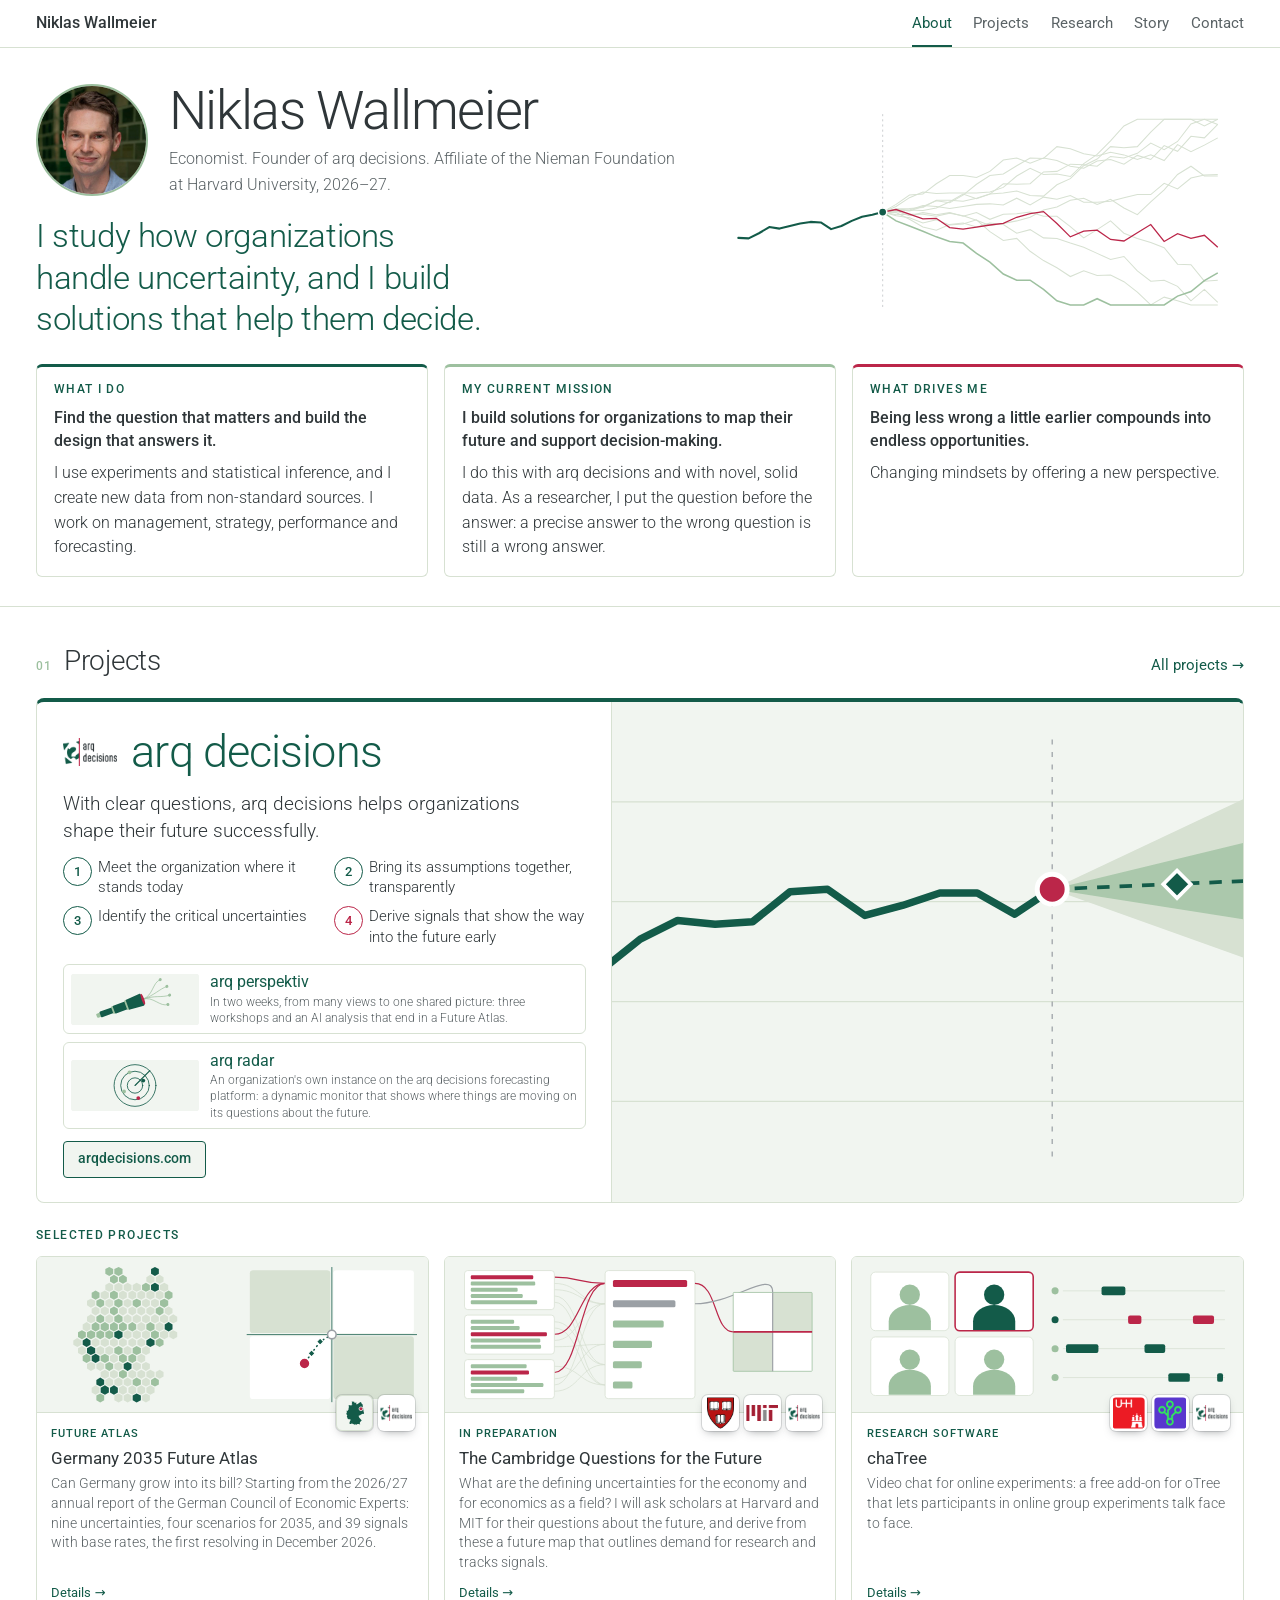
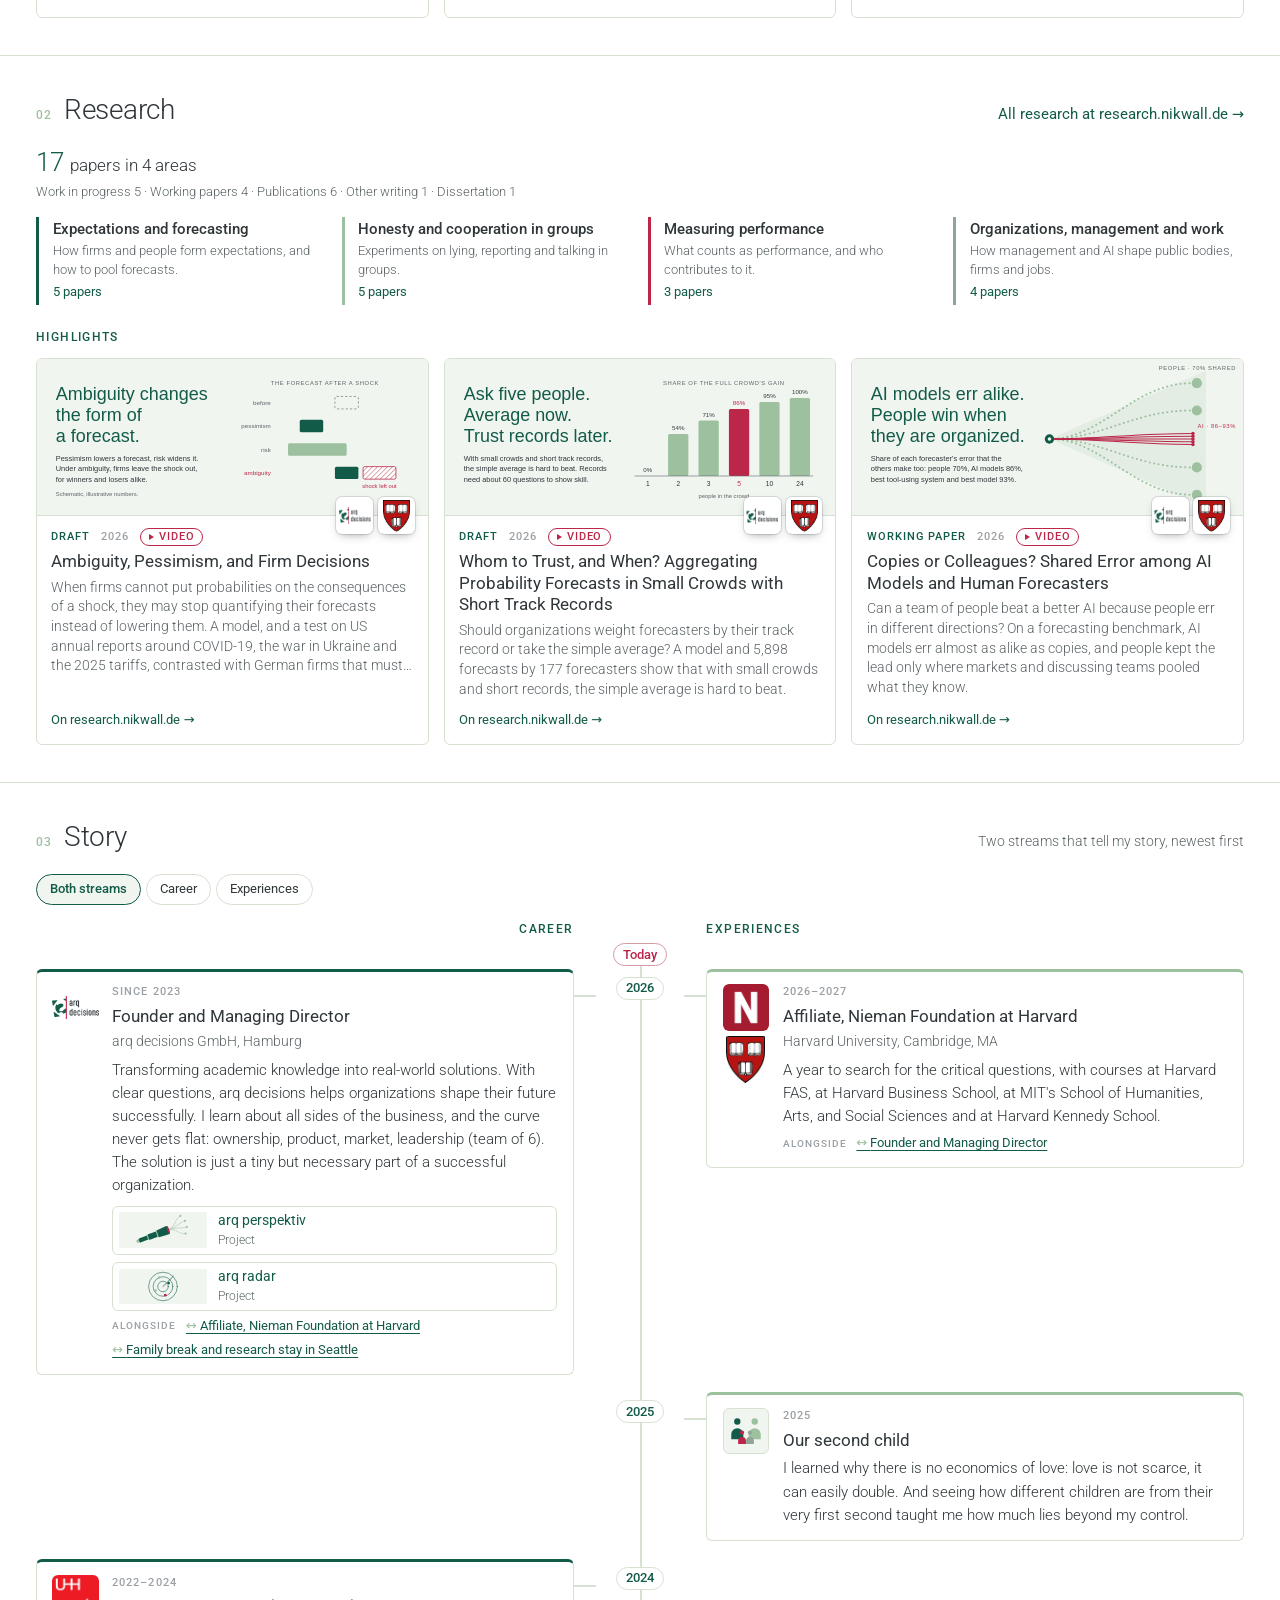
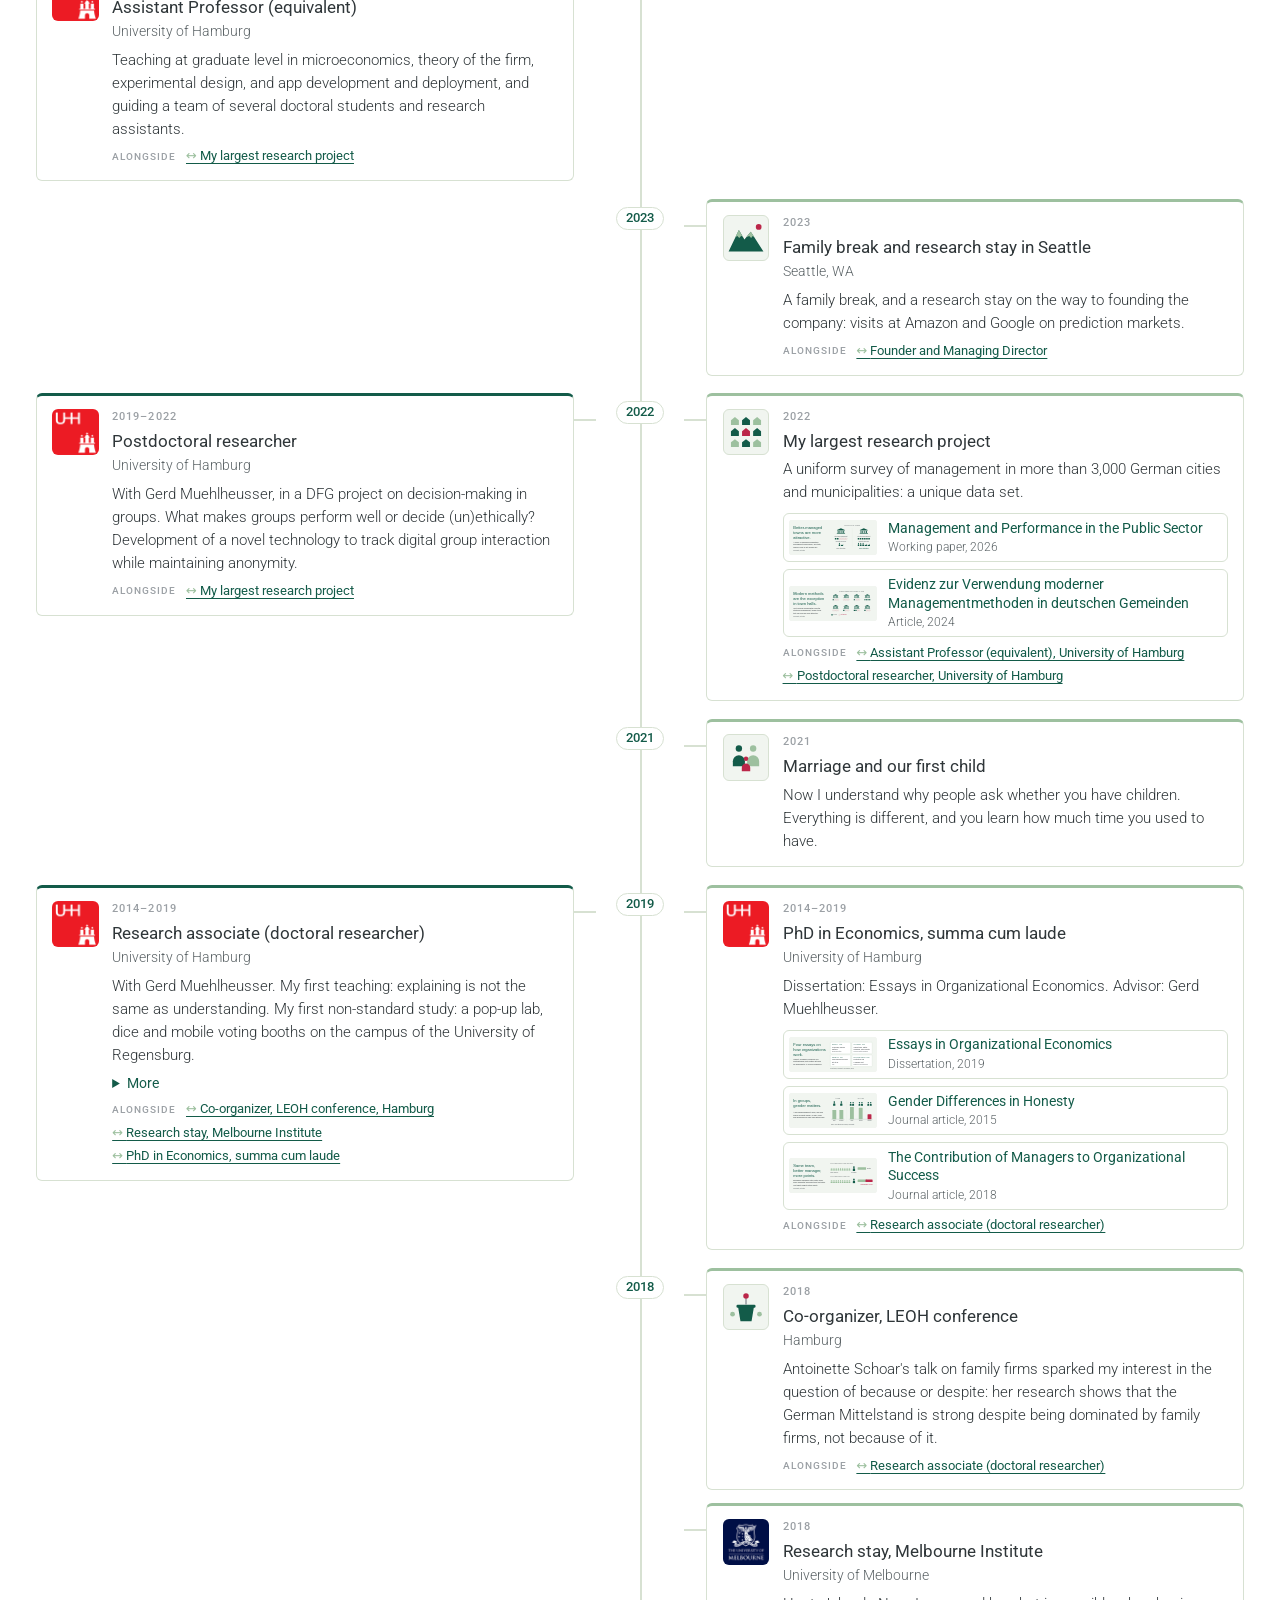
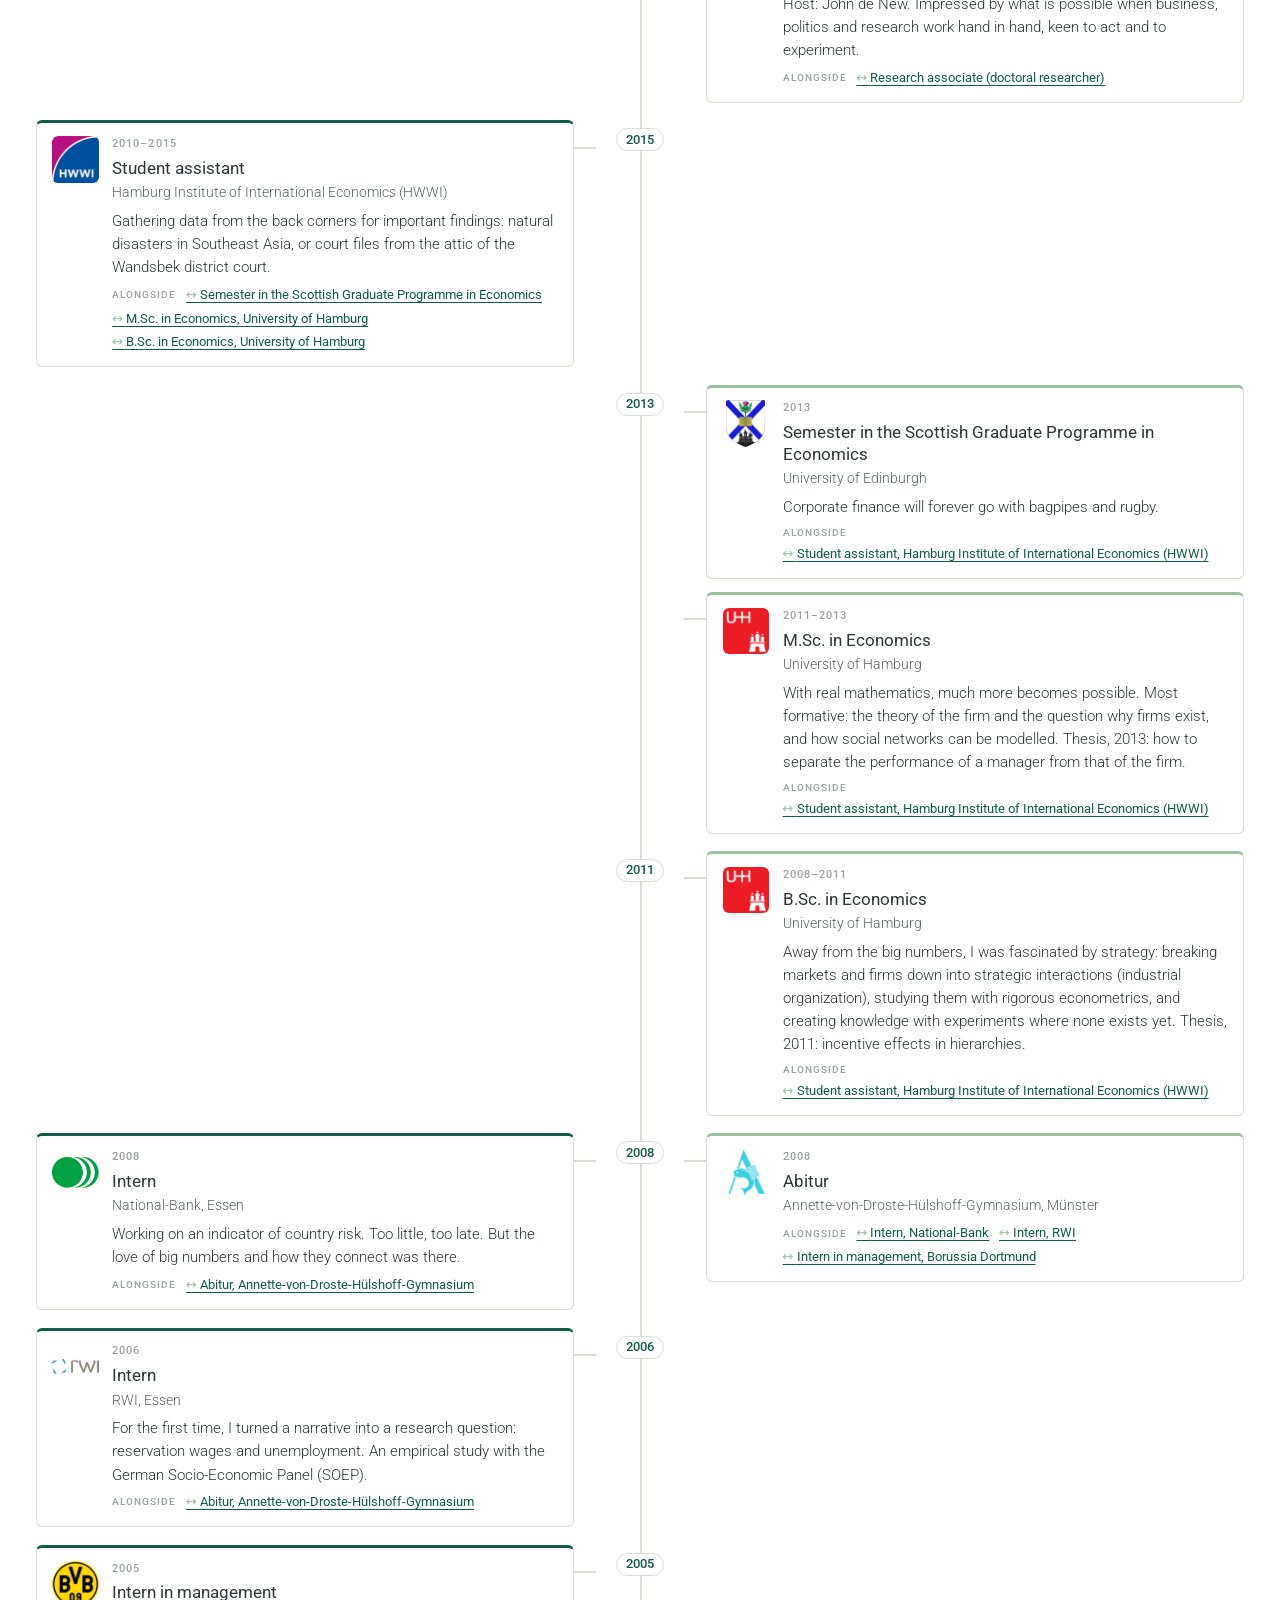
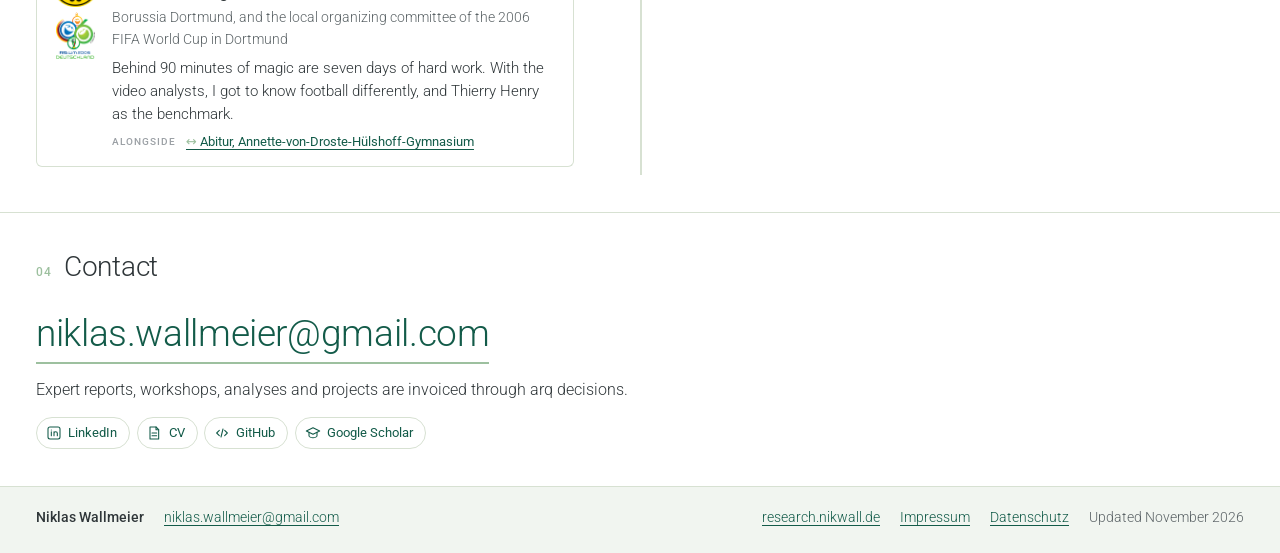
==== commit c4680b8c: "Final build of website-source c829c8a: Copies or Colleagues? (version 1)" ====
--- a/index.html
+++ b/index.html
@@ -87,8 +87,8 @@
 </div></section>
 <section class="sec" id="research"><div class="wrap">
   <div class="sec-head"><h2><span class="no">02</span>Research</h2><a class="more" href="https://research.nikwall.de/">All research at research.nikwall.de</a></div>
-  <p class="stats"><b>16</b> papers in 4 areas <span>Work in progress 5 · Working papers 3 · Publications 6 · Other writing 1 · Dissertation 1</span></p>
-  <ul class="topics"><li><a href="https://research.nikwall.de/#topic-forecasting"><b>Expectations and forecasting</b><span>How firms and people form expectations, and how to pool forecasts.</span><span class="n">4 papers</span></a></li><li><a href="https://research.nikwall.de/#topic-groups"><b>Honesty and cooperation in groups</b><span>Experiments on lying, reporting and talking in groups.</span><span class="n">5 papers</span></a></li><li><a href="https://research.nikwall.de/#topic-measurement"><b>Measuring performance</b><span>What counts as performance, and who contributes to it.</span><span class="n">3 papers</span></a></li><li><a href="https://research.nikwall.de/#topic-organizations"><b>Organizations, management and work</b><span>How management and AI shape public bodies, firms and jobs.</span><span class="n">4 papers</span></a></li></ul>
+  <p class="stats"><b>17</b> papers in 4 areas <span>Work in progress 5 · Working papers 4 · Publications 6 · Other writing 1 · Dissertation 1</span></p>
+  <ul class="topics"><li><a href="https://research.nikwall.de/#topic-forecasting"><b>Expectations and forecasting</b><span>How firms and people form expectations, and how to pool forecasts.</span><span class="n">5 papers</span></a></li><li><a href="https://research.nikwall.de/#topic-groups"><b>Honesty and cooperation in groups</b><span>Experiments on lying, reporting and talking in groups.</span><span class="n">5 papers</span></a></li><li><a href="https://research.nikwall.de/#topic-measurement"><b>Measuring performance</b><span>What counts as performance, and who contributes to it.</span><span class="n">3 papers</span></a></li><li><a href="https://research.nikwall.de/#topic-organizations"><b>Organizations, management and work</b><span>How management and AI shape public bodies, firms and jobs.</span><span class="n">4 papers</span></a></li></ul>
   <h3 class="sub">Highlights</h3>
   <ol class="cards three">
 <li class="card">
@@ -116,13 +116,13 @@
   </a>
 </li>
 <li class="card">
-  <a href="https://research.nikwall.de/papers/management-public-sector/">
-    <div class="card-vis"><img src="media/research/management-public-sector/visual.svg" alt=""></div>
-    <div class="card-body has-marks" style="--marks:4">
-      <span class="pmarks"><img class="logo" src="media/logos/uhh.png" alt="University of Hamburg" title="University of Hamburg"><img class="logo" src="media/logos/lmu.png" alt="LMU Munich" title="LMU Munich"><img class="logo" src="media/logos/regensburg.png" alt="University of Regensburg" title="University of Regensburg"><img class="logo" src="media/logos/kgst.png" alt="KGSt" title="KGSt"></span>
+  <a href="https://research.nikwall.de/papers/copies-or-colleagues/">
+    <div class="card-vis"><img src="media/research/copies-or-colleagues/visual.svg" alt=""></div>
+    <div class="card-body has-marks" style="--marks:2">
+      <span class="pmarks"><img class="logo" src="media/logos/arq.png" alt="arq decisions" title="arq decisions"><img class="logo" src="media/logos/harvard.png" alt="Harvard University" title="Harvard University"></span>
       <p class="kicker"><span>Working paper</span><span>2026</span><span class="vid"><svg viewBox="0 0 12 12" aria-hidden="true"><path d="M3 1.5v9l7.5-4.5z" fill="currentColor"/></svg>Video</span></p>
-      <h3>Management and Performance in the Public Sector</h3>
-      <p class="sum">A management survey of 600 German town halls. How they are run varies widely, even within the same state, and those with more structured management perform better, from finances and attractiveness to online services.</p>
+      <h3>Copies or Colleagues? Shared Error among AI Models and Human Forecasters</h3>
+      <p class="sum">Can a team of people beat a better AI because people err in different directions? On a forecasting benchmark, AI models err almost as alike as copies, and people kept the lead only where markets and discussing teams pooled what they know.</p>
       <span class="go">On research.nikwall.de</span>
     </div>
   </a>
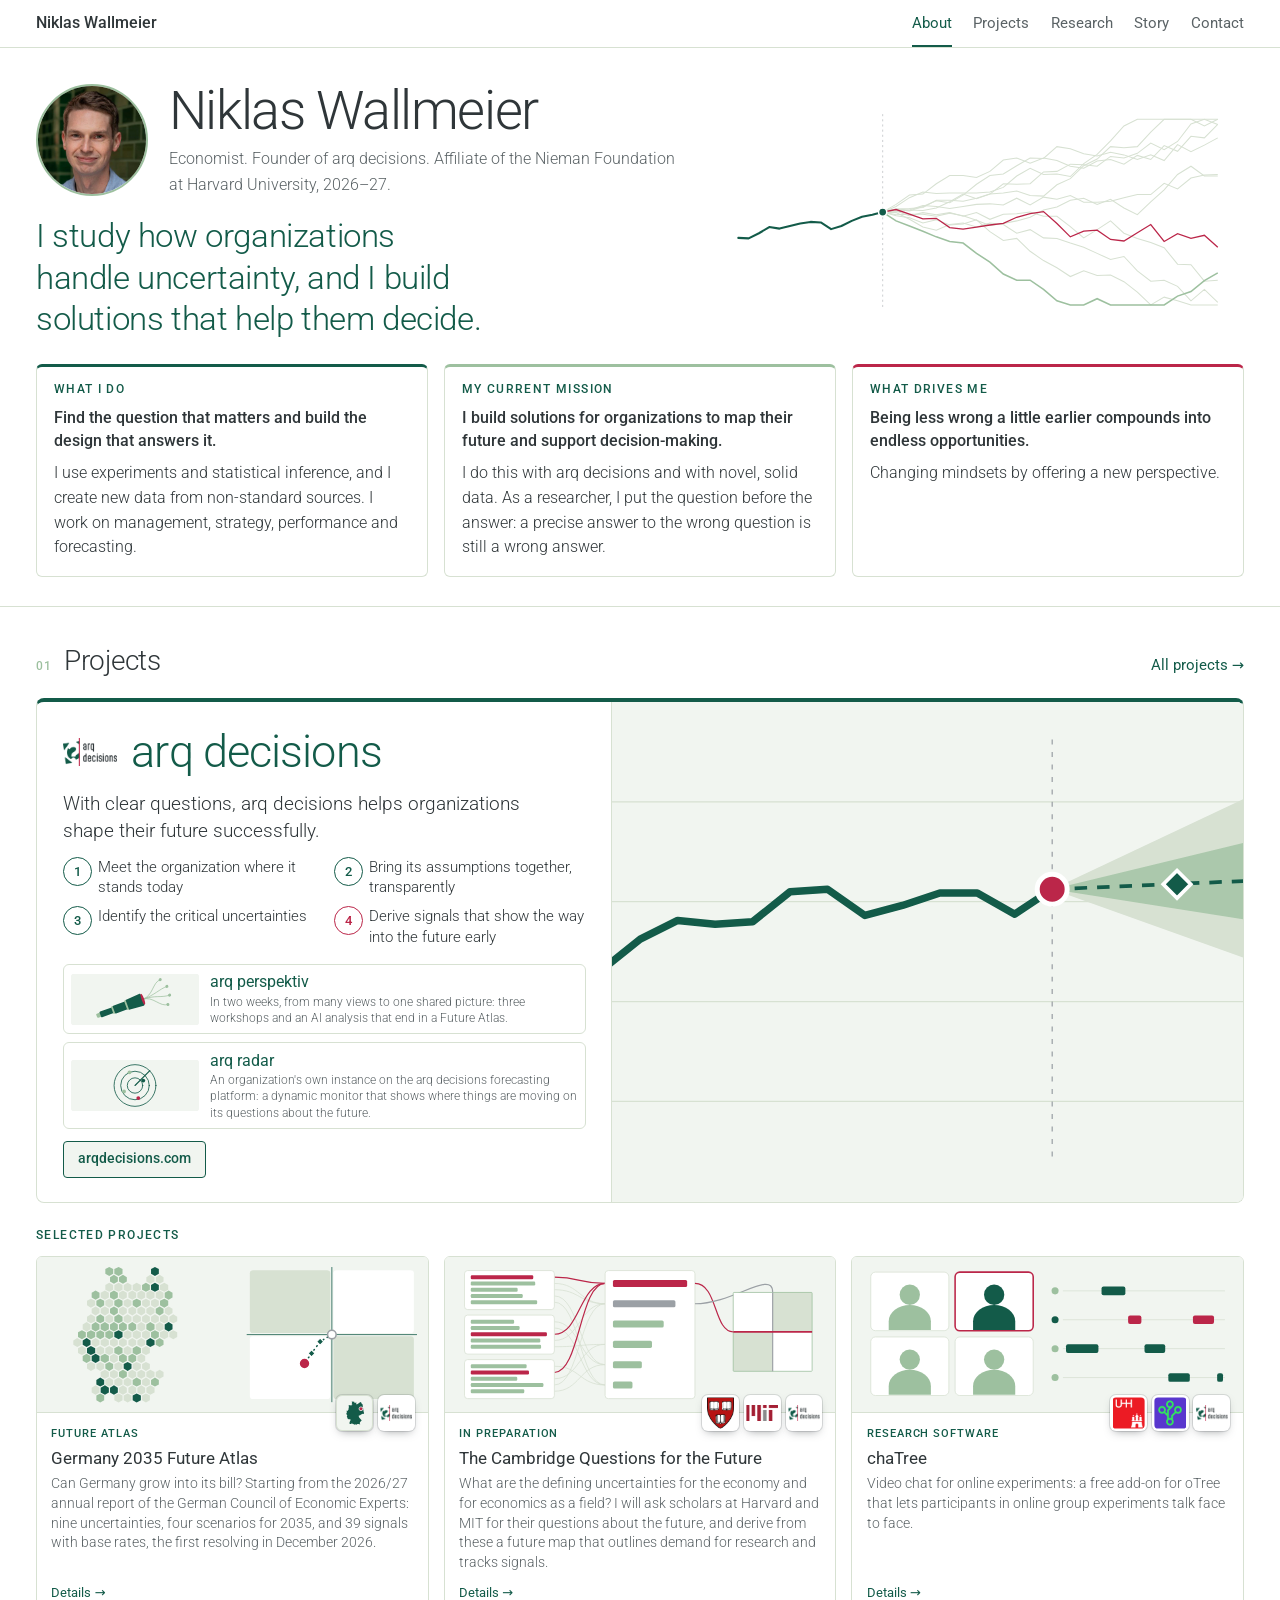
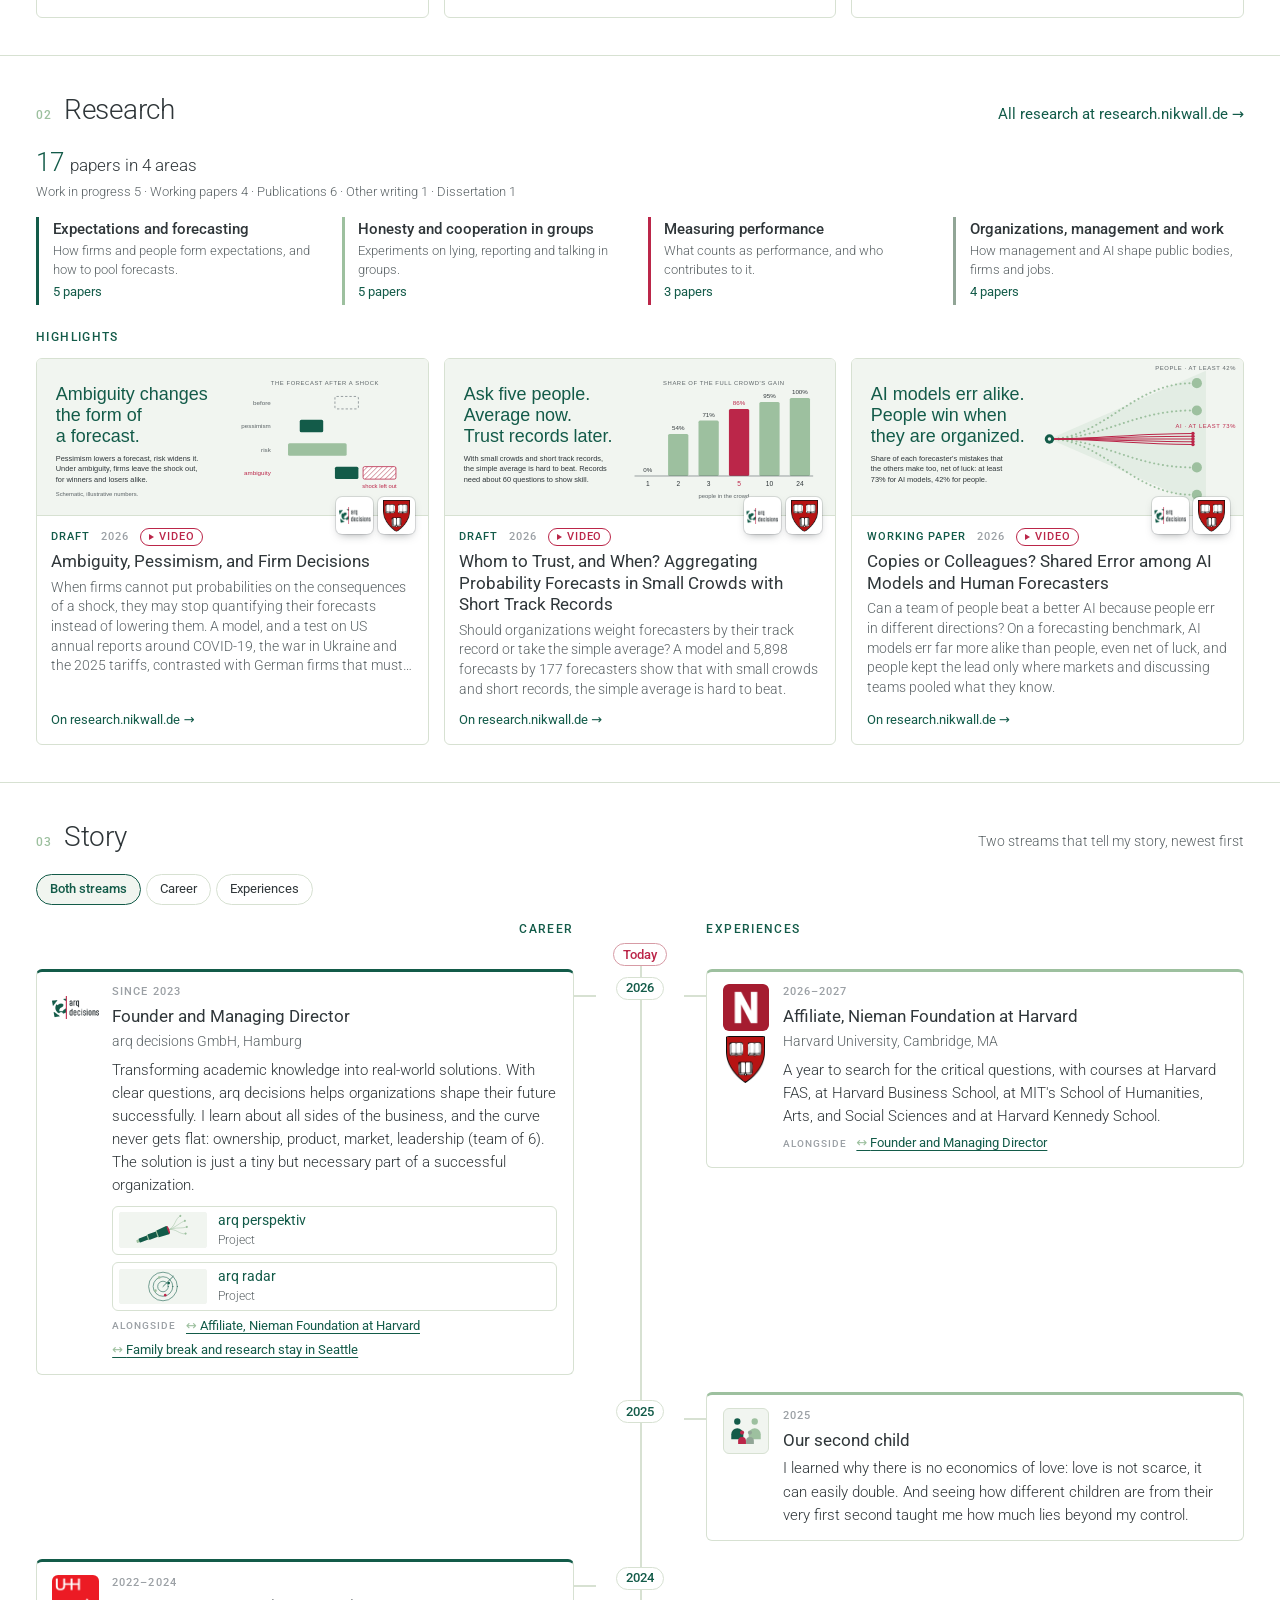
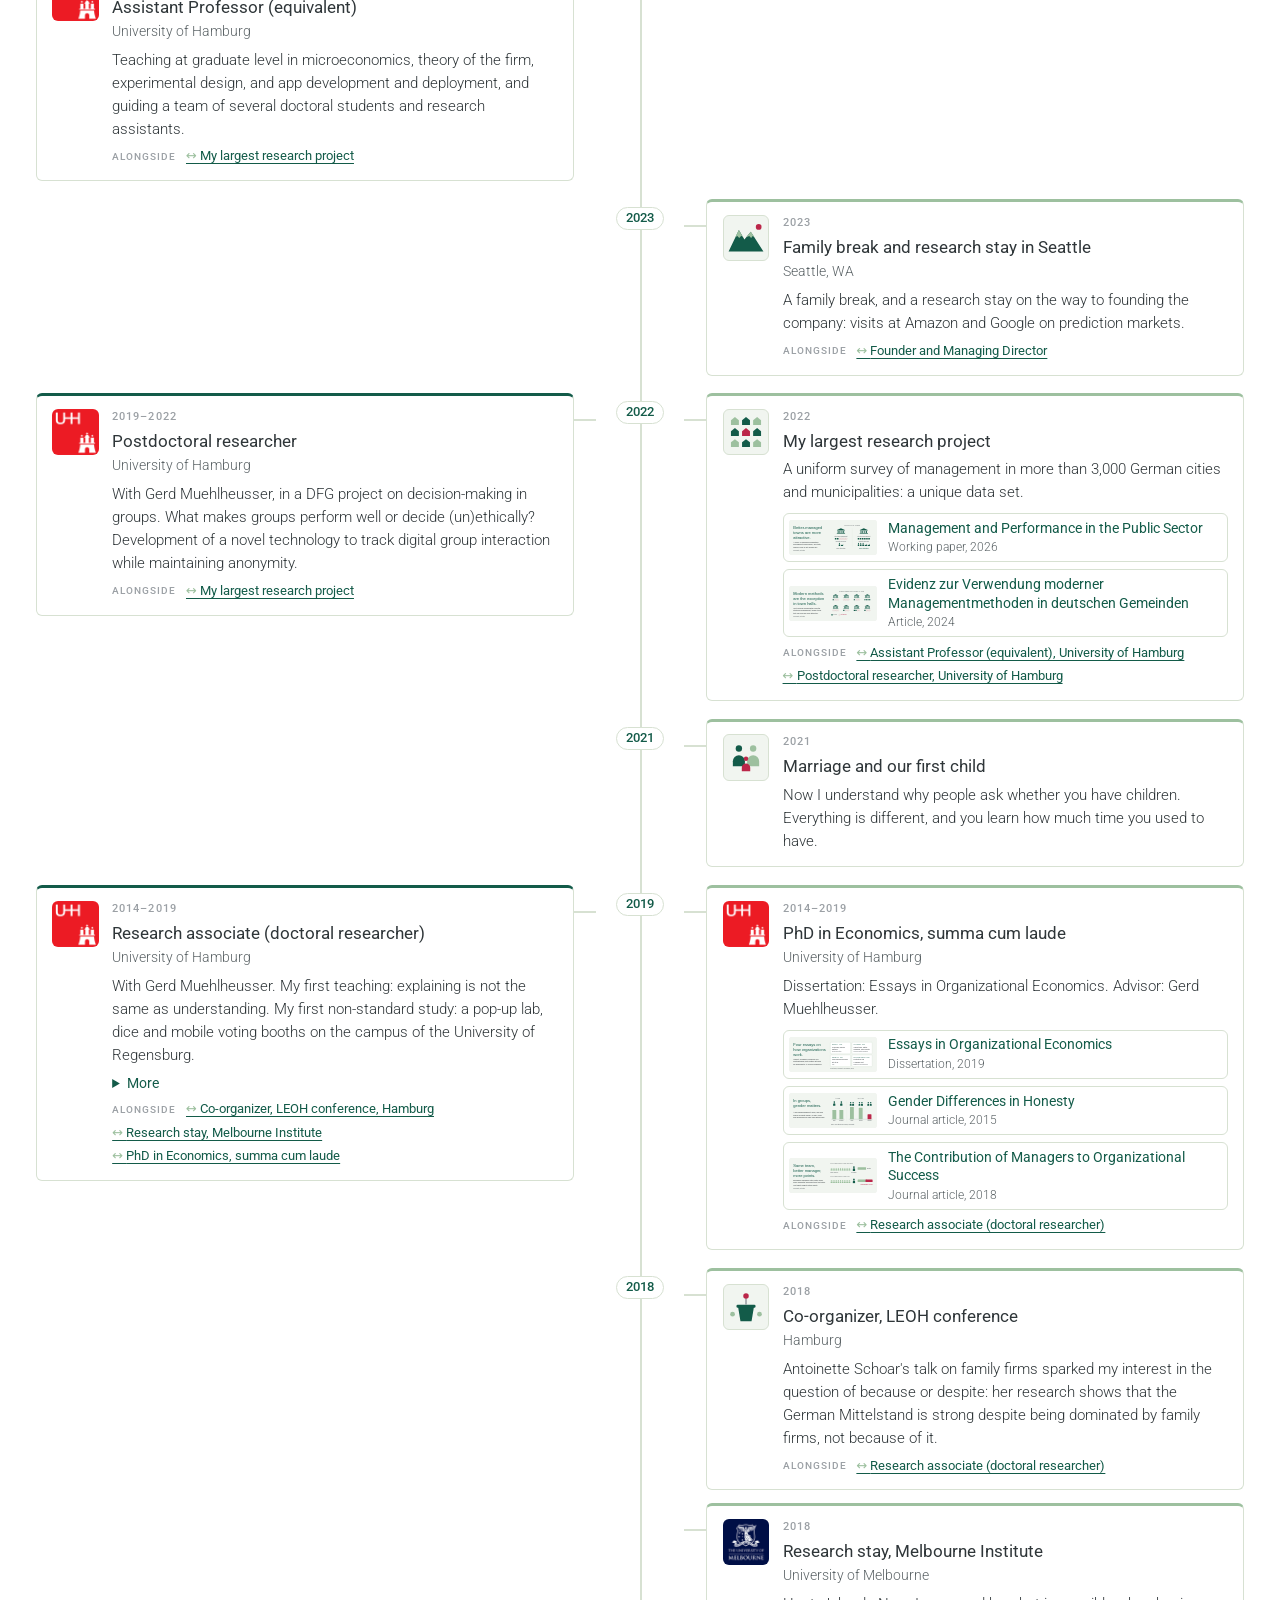
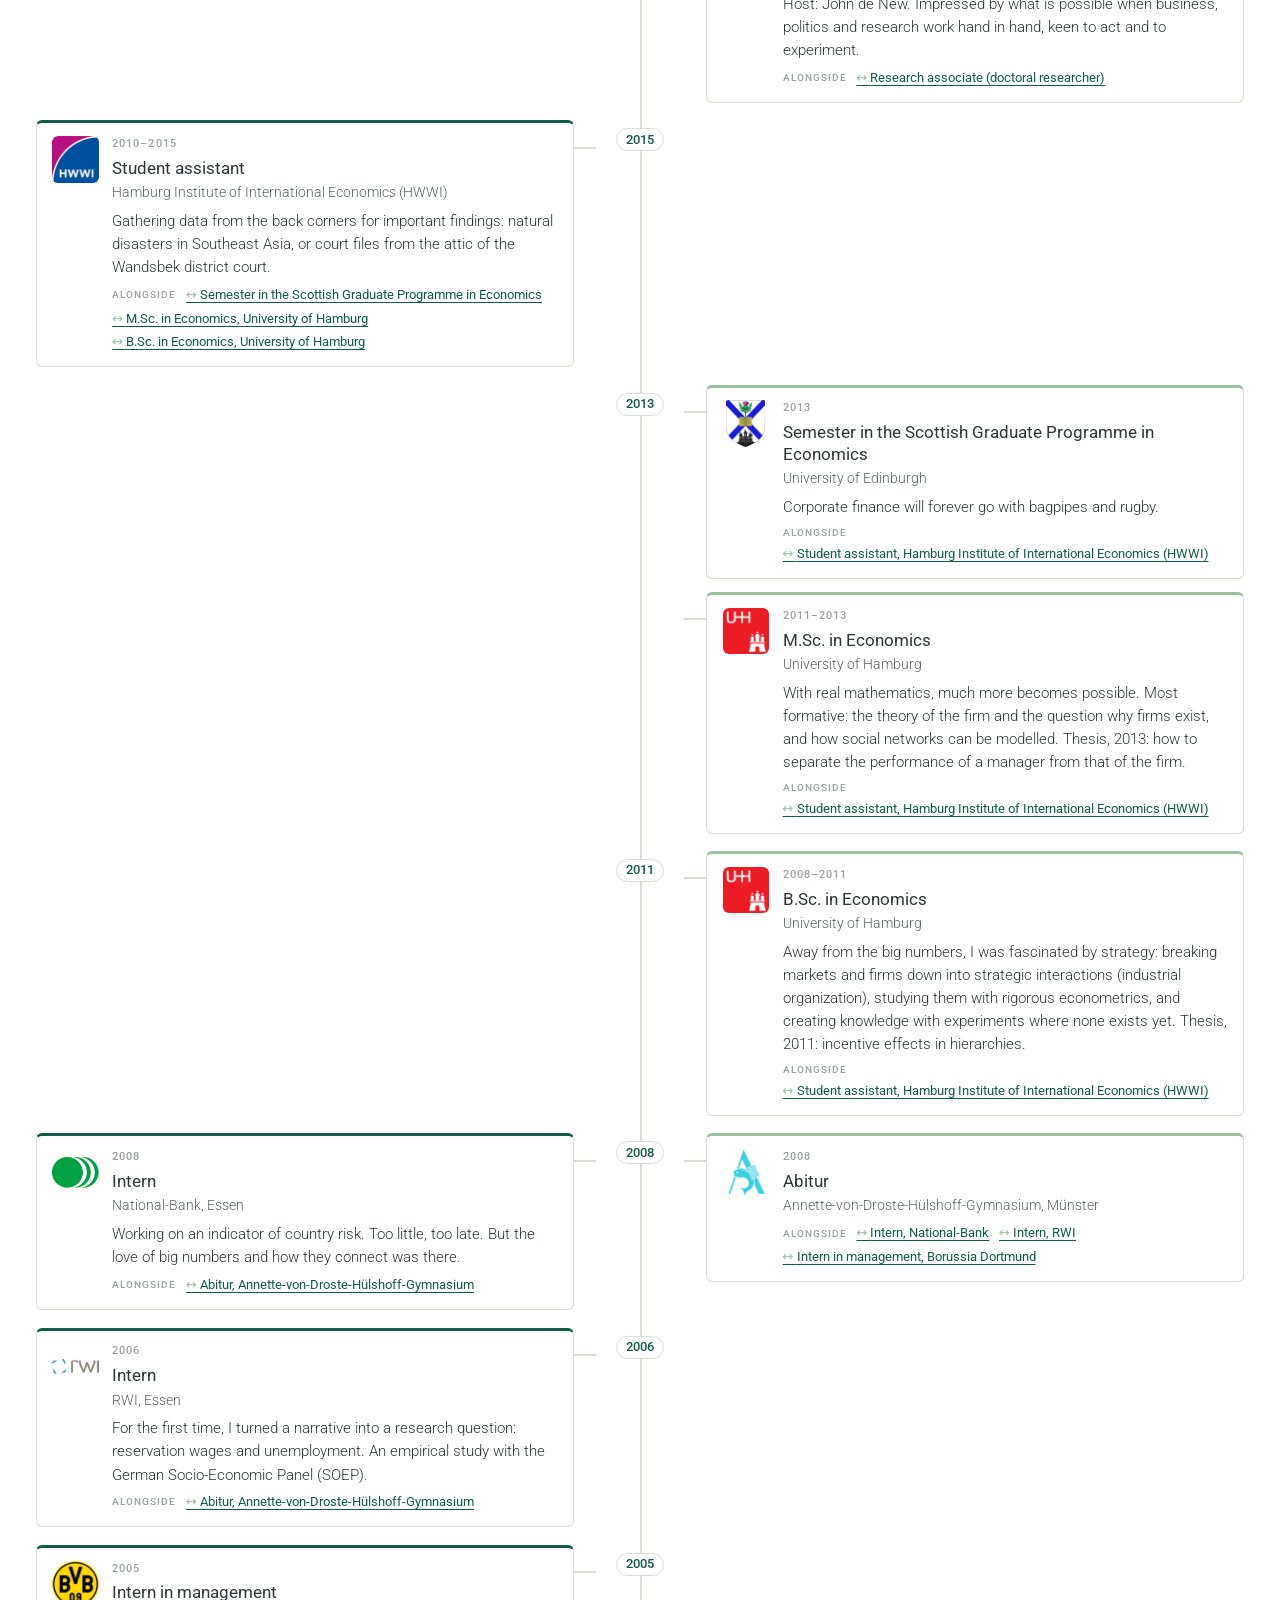
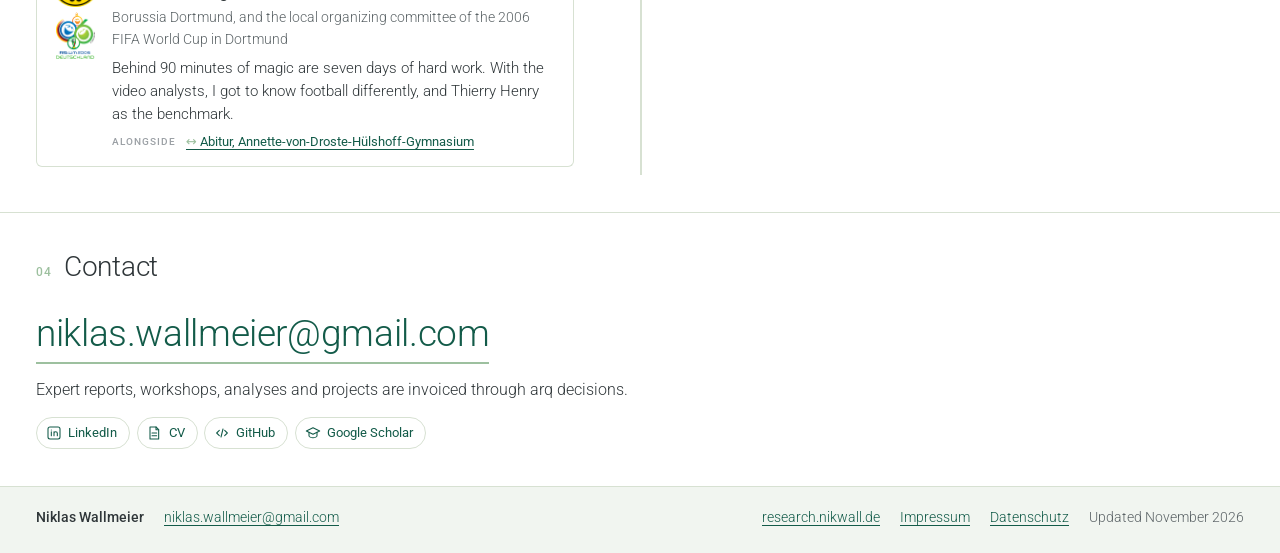
==== commit 9e138073: "Final build of website-source cdb2c82: Copies or Colleagues?, revision of 22 Nov" ====
--- a/index.html
+++ b/index.html
@@ -122,7 +122,7 @@
       <span class="pmarks"><img class="logo" src="media/logos/arq.png" alt="arq decisions" title="arq decisions"><img class="logo" src="media/logos/harvard.png" alt="Harvard University" title="Harvard University"></span>
       <p class="kicker"><span>Working paper</span><span>2026</span><span class="vid"><svg viewBox="0 0 12 12" aria-hidden="true"><path d="M3 1.5v9l7.5-4.5z" fill="currentColor"/></svg>Video</span></p>
       <h3>Copies or Colleagues? Shared Error among AI Models and Human Forecasters</h3>
-      <p class="sum">Can a team of people beat a better AI because people err in different directions? On a forecasting benchmark, AI models err almost as alike as copies, and people kept the lead only where markets and discussing teams pooled what they know.</p>
+      <p class="sum">Can a team of people beat a better AI because people err in different directions? On a forecasting benchmark, AI models err far more alike than people, even net of luck, and people kept the lead only where markets and discussing teams pooled what they know.</p>
       <span class="go">On research.nikwall.de</span>
     </div>
   </a>
